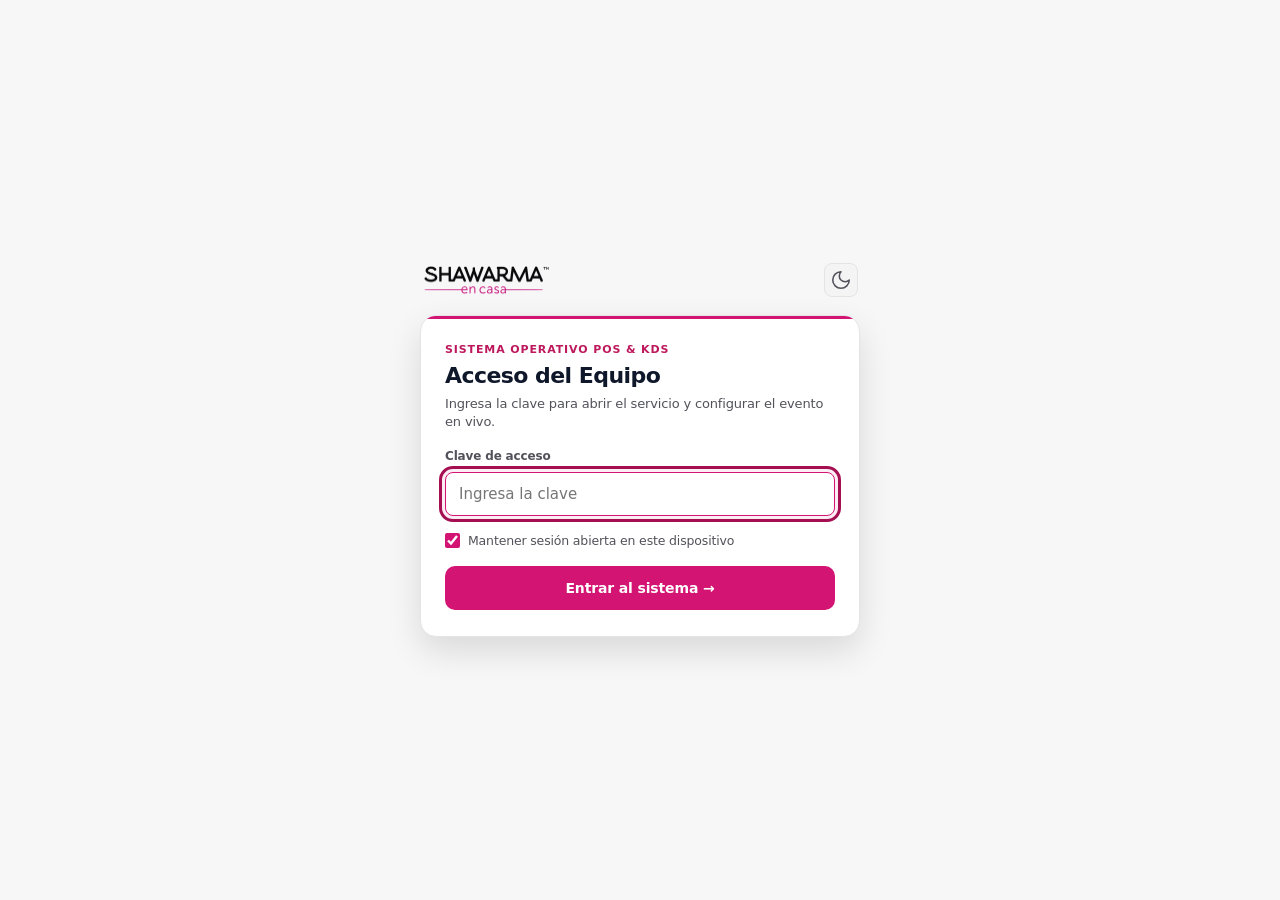
==== public/index.html @ c9a81798 "Add files via upload" ====
<!DOCTYPE html>
<html lang="es">
<head>
  <meta charset="UTF-8">
  <meta name="viewport" content="width=device-width, initial-scale=1.0, viewport-fit=cover">
  <title>SHAWARMA en casa - Kiosko & KDS</title>
  <meta name="apple-mobile-web-app-capable" content="yes">
  <meta name="apple-mobile-web-app-status-bar-style" content="black-translucent">
  <meta name="apple-mobile-web-app-title" content="Shawarma">
  <link rel="apple-touch-icon" href="images/brand-icon-dark-v34.png?v=20261028-v43">
  <link rel="icon" type="image/png" href="images/brand-icon-dark-v34.png?v=20261028-v43">
  <script>
    (function(){
      try {
        var saved = localStorage.getItem("shawarma_theme") || "auto";
        var isDay = saved === "dia" || (saved === "auto" && !(window.matchMedia && window.matchMedia("(prefers-color-scheme: dark)").matches));
        document.documentElement.dataset.theme = isDay ? "day" : "night";
        var params = new URLSearchParams(window.location.search);
        var path = (window.location.pathname || "/").replace(/^\/+|\/+$/g, "").toLowerCase();
        var view = params.get("turn") ? "guest" : (params.get("view") || (["order","kitchen","display","admin"].indexOf(path) !== -1 ? path : "order"));
        document.documentElement.dataset.bootView = view;
        var isUnlocked = view === "guest" || localStorage.getItem("shawarma_gate_remember_v1") === "1" || sessionStorage.getItem("shawarma_gate_ok_v1") === "1";
        document.documentElement.dataset.gate = isUnlocked ? "open" : "locked";
      } catch(e) {}
    })();
  </script>
  <style id="boutique-critical">
    html[data-theme="night"] { background: #09090B; color-scheme: dark; }
    html[data-theme="day"] { background: #F7F7F8; color-scheme: light; }
    html[data-boot-view="kitchen"] #view-order,
    html[data-boot-view="display"] #view-order,
    html[data-boot-view="admin"] #view-order,
    html[data-boot-view="guest"] #view-order { display: none !important; }
    html[data-theme="day"] .brand-logo-night { display: none !important; }
    html[data-theme="night"] .brand-logo-day { display: none !important; }
    #boutique-gate-overlay { display: none; }
    html[data-gate="locked"] .header-bar,
    html[data-gate="locked"] .view-content,
    html[data-gate="locked"] .p-mobile-review { display: none !important; }
    html[data-gate="locked"] #boutique-gate-overlay,
    html[data-gate="welcome"] #boutique-gate-overlay { display: flex !important; }
    html[data-gate="welcome"] .header-bar,
    html[data-gate="welcome"] .view-content,
    html[data-gate="welcome"] .p-mobile-review { display: none !important; }
  </style>
  <link rel="stylesheet" href="css/core.css?v=20261118-v82">
  <link rel="stylesheet" href="css/premium.css?v=20261118-v82">
  <link rel="stylesheet" href="css/unified.css?v=20261118-v82">
  <link rel="stylesheet" href="css/service.css?v=20261118-v82">
  <link rel="stylesheet" href="css/boutique.css?v=20261122-v105">
</head>
<body class="premium-ui" data-view="order">

  <!-- ========================================================================= -->
  <!-- BOUTIQUE ACCESS GATE (CLAVE) & WELCOME EVENT SETUP                        -->
  <!-- ========================================================================= -->
  <div id="boutique-gate-overlay" class="b-gate-overlay" role="dialog" aria-modal="true" aria-label="Acceso y bienvenida de Shawarma en Casa">
    <div class="b-gate-shell">
      <div class="b-gate-brand">
        <img src="images/shawarma-logo-exact.png?v=20261118-v81" alt="SHAWARMA en casa" class="b-gate-logo brand-logo-night">
        <img src="images/shawarma-logo-day-v80.png?v=20261118-v81" alt="SHAWARMA en casa" class="b-gate-logo brand-logo-day">
        <button type="button" class="header-theme-btn b-gate-theme-btn" onclick="app.toggleQuickTheme()" title="Cambiar entre Modo Día y Modo Noche" aria-label="Cambiar apariencia Día / Noche">
          <svg class="ui-icon theme-icon-sun" width="16" height="16" viewBox="0 0 24 24" fill="none" stroke="currentColor" stroke-width="1.75" stroke-linecap="round" stroke-linejoin="round"><circle cx="12" cy="12" r="4"/><path d="M12 2v2M12 20v2M4.93 4.93l1.41 1.41M17.66 17.66l1.41 1.41M2 12h2M20 12h2M6.34 17.66l-1.41 1.41M19.07 4.93l-1.41 1.41"/></svg>
          <svg class="ui-icon theme-icon-moon" width="16" height="16" viewBox="0 0 24 24" fill="none" stroke="currentColor" stroke-width="1.75" stroke-linecap="round" stroke-linejoin="round"><path d="M12 3a6 6 0 0 0 9 9 9 9 0 1 1-9-9Z"/></svg>
        </button>
      </div>

      <!-- STEP 1: CLAVE DE ACCESO -->
      <form id="b-gate-step-pin" class="b-gate-card" onsubmit="event.preventDefault(); app.submitAccessGate();">
        <div class="b-gate-head">
          <span class="b-gate-eyebrow">Sistema Operativo POS &amp; KDS</span>
          <h1>Acceso del Equipo</h1>
          <p>Ingresa la clave para abrir el servicio y configurar el evento en vivo.</p>
        </div>

        <label class="b-gate-field">
          <span>Clave de acceso</span>
          <input type="password" id="b-gate-pin-input" class="b-gate-input" placeholder="Ingresa la clave" autocomplete="current-password" autocapitalize="off" autocorrect="off" required>
        </label>

        <p id="b-gate-pin-error" class="b-gate-error" role="alert" style="display:none;"></p>

        <label class="b-gate-remember">
          <input type="checkbox" id="b-gate-remember-chk" checked>
          <span>Mantener sesión abierta en este dispositivo</span>
        </label>

        <button type="submit" id="b-gate-pin-submit" class="b-gate-primary-btn">
          <span>Entrar al sistema →</span>
        </button>
      </form>

      <!-- STEP 2: PANTALLA DE BIENVENIDA / DATOS DEL EVENTO -->
      <form id="b-gate-step-welcome" class="b-gate-card" style="display:none;" onsubmit="event.preventDefault(); app.submitWelcomeEvent();">
        <div class="b-gate-head">
          <span class="b-gate-eyebrow">Bienvenido · Nuevo Servicio</span>
          <h1>¿Para quién es el evento hoy?</h1>
          <p>El sistema sincronizará el anfitrión y la cantidad contratada al instante en el teléfono y los dos iPads.</p>
        </div>

        <div id="b-welcome-active-banner" class="b-welcome-active-banner" style="display:none;"></div>

        <label class="b-gate-field">
          <span>¿Quién contrató el evento?</span>
          <input type="text" id="b-welcome-owner" class="b-gate-input" placeholder="Ej. Familia Rodríguez · Cumpleaños Sofía" maxlength="100" autocomplete="off">
        </label>

        <label class="b-gate-field">
          <span>¿Cuántos shawarmas contrataron?</span>
          <input type="number" id="b-welcome-qty" class="b-gate-input" min="0" step="1" inputmode="numeric" placeholder="Ej. 40">
        </label>

        <div class="b-welcome-qty-chips" role="group" aria-label="Cantidades rápidas">
          <button type="button" class="b-qty-chip" onclick="app.setWelcomeQty(20)">20</button>
          <button type="button" class="b-qty-chip" onclick="app.setWelcomeQty(30)">30</button>
          <button type="button" class="b-qty-chip" onclick="app.setWelcomeQty(40)">40</button>
          <button type="button" class="b-qty-chip" onclick="app.setWelcomeQty(50)">50</button>
          <button type="button" class="b-qty-chip" onclick="app.setWelcomeQty(60)">60</button>
          <button type="button" class="b-qty-chip" onclick="app.setWelcomeQty(80)">80</button>
          <button type="button" class="b-qty-chip" onclick="app.setWelcomeQty(100)">100</button>
        </div>

        <div class="b-welcome-station-pick">
          <span class="b-gate-sublabel">Abrir directamente en este dispositivo</span>
          <div class="b-welcome-role-grid">
            <button type="button" class="b-role-pill is-selected" data-welcome-target="order" onclick="app.selectWelcomeTarget('order')">Pedidos</button>
            <button type="button" class="b-role-pill" data-welcome-target="armado" onclick="app.selectWelcomeTarget('armado')">1. Armado</button>
            <button type="button" class="b-role-pill" data-welcome-target="plancha" onclick="app.selectWelcomeTarget('plancha')">2. Plancha</button>
            <button type="button" class="b-role-pill" data-welcome-target="kitchen" onclick="app.selectWelcomeTarget('kitchen')">Cocina (Todos)</button>
          </div>
        </div>

        <button type="submit" class="b-gate-primary-btn">
          <span>Guardar y comenzar servicio →</span>
        </button>

        <button type="button" class="b-gate-secondary-link" onclick="app.skipWelcomeScreen()">
          Continuar sin modificar los datos actuales
        </button>
      </form>
    </div>
  </div>

  <!-- Top App Navigation Header - BRAND LEFT, 3 NAV TABS CENTER, CLOCK + STOPWATCH + TOOLS RIGHT -->
  <header class="header-bar">
    <div class="header-left-group">
      <div class="brand-section">
        <img src="images/shawarma-logo-exact.png?v=20261118-v82" alt="SHAWARMA en casa" class="brand-logo-img brand-logo-night">
        <img src="images/shawarma-logo-day-v80.png?v=20261118-v82" alt="SHAWARMA en casa" class="brand-logo-img brand-logo-day">
      </div>
    </div>

    <!-- Navigation Tabs (3 clean tabs on iPad/Mac, 4-tab Native Bottom Bar on Phone) -->
    <nav class="tabs-nav" role="tablist">
      <button class="tab-btn active" id="tab-order" onclick="app.switchView('order')" role="tab" aria-controls="view-order">
        <span class="tab-icon-wrap">
          <span class="tab-icon"><svg class="ui-icon" width="20" height="20" viewBox="0 0 24 24" fill="none" stroke="currentColor" stroke-width="1.75" stroke-linecap="round" stroke-linejoin="round"><path d="M16 4h2a2 2 0 0 1 2 2v14a2 2 0 0 1-2 2H6a2 2 0 0 1-2-2V6a2 2 0 0 1 2-2h2"/><rect x="8" y="2" width="8" height="4" rx="1" ry="1"/><path d="M9 14h6"/><path d="M9 18h6"/></svg></span>
        </span>
        <span class="tab-text">Pedidos</span>
      </button>
      <button class="tab-btn" id="tab-kitchen" onclick="app.switchView('kitchen')" role="tab" aria-controls="view-kitchen">
        <span class="tab-icon-wrap">
          <span class="tab-icon"><svg class="ui-icon" width="20" height="20" viewBox="0 0 24 24" fill="none" stroke="currentColor" stroke-width="1.75" stroke-linecap="round" stroke-linejoin="round"><path d="M6 19v2"/><path d="M18 19v2"/><path d="M4 11h16v6a2 2 0 0 1-2 2H6a2 2 0 0 1-2-2v-6Z"/><path d="M8 4c0 2-2 2-2 4"/><path d="M12 4c0 2-2 2-2 4"/><path d="M16 4c0 2-2 2-2 4"/></svg></span>
          <span class="badge-count" id="badge-kds-count" style="display:none;">0</span>
        </span>
        <span class="tab-text">Cocina</span>
      </button>
      <button class="tab-btn" id="tab-display" onclick="app.switchView('display')" role="tab" aria-controls="view-display">
        <span class="tab-icon-wrap">
          <span class="tab-icon"><svg class="ui-icon" width="20" height="20" viewBox="0 0 24 24" fill="none" stroke="currentColor" stroke-width="1.75" stroke-linecap="round" stroke-linejoin="round"><rect x="2" y="3" width="20" height="14" rx="2" ry="2"/><line x1="8" y1="21" x2="16" y2="21"/><line x1="12" y1="17" x2="12" y2="21"/></svg></span>
        </span>
        <span class="tab-text">Monitor</span>
      </button>
      <button class="tab-btn" id="tab-admin" onclick="app.switchView('admin')" role="tab" aria-controls="view-admin">
        <span class="tab-icon-wrap">
          <span class="tab-icon"><svg class="ui-icon" width="20" height="20" viewBox="0 0 24 24" fill="none" stroke="currentColor" stroke-width="1.75" stroke-linecap="round" stroke-linejoin="round"><path d="M12.22 2h-.44a2 2 0 0 0-2 2v.18a2 2 0 0 1-1 1.73l-.43.25a2 2 0 0 1-2 0l-.15-.08a2 2 0 0 0-2.73.73l-.22.38a2 2 0 0 0 .73 2.73l.15.1a2 2 0 0 1 1 1.72v.51a2 2 0 0 1-1 1.74l-.15.09a2 2 0 0 0-.73 2.73l.22.38a2 2 0 0 0 2.73.73l.15-.08a2 2 0 0 1 2 0l.43.25a2 2 0 0 1 1 1.73V20a2 2 0 0 0 2 2h.44a2 2 0 0 0 2-2v-.18a2 2 0 0 1 1-1.73l.43-.25a2 2 0 0 1 2 0l.15.08a2 2 0 0 0 2.73-.73l.22-.39a2 2 0 0 0-.73-2.73l-.15-.08a2 2 0 0 1-1-1.74v-.5a2 2 0 0 1 1-1.74l.15-.09a2 2 0 0 0 .73-2.73l-.22-.38a2 2 0 0 0-2.73-.73l-.15.08a2 2 0 0 1-2 0l-.43-.25a2 2 0 0 1-1-1.73V4a2 2 0 0 0-2-2z"/><circle cx="12" cy="12" r="3"/></svg></span>
        </span>
        <span class="tab-text">Admin</span>
      </button>
    </nav>

    <!-- Right Header Cluster: Clock | Stopwatch | Theme, Chat, Admin Gear, Status -->
    <div class="header-right-cluster">
      <div class="header-time-inline">
        <div class="header-clock-card header-clock-left" id="event-clock-container" title="Hora actual del servicio">
          <span id="event-clock-text">--:-- --</span>
        </div>
        <div class="header-station" id="header-time-widgets">
          <div class="header-timer-card" id="event-timer-container" title="Cronómetro de duración del evento">
            <div class="header-timer-content">
              <span class="header-micro-label">CRONÓMETRO</span>
              <span id="event-timer-text">00:00:00</span>
            </div>
            <div class="timer-btn-group" id="timer-btn-group">
              <button type="button" id="btn-timer-toggle" class="timer-control-btn" onclick="app.toggleEventTimer()" title="Pausar / Reanudar Cronómetro">
                <span id="timer-toggle-icon" style="display: inline-flex; align-items: center; justify-content: center;"><svg class="ui-icon" width="14" height="14" viewBox="0 0 24 24" fill="none" stroke="currentColor" stroke-width="1.8" stroke-linecap="round" stroke-linejoin="round"><polygon points="7 4.5 19 12 7 19.5 7 4.5"/></svg></span>
              </button>
              <button type="button" id="btn-timer-reset" class="timer-control-btn" onclick="app.resetEventTimer()" title="Reiniciar Cronómetro a 00:00:00">
                <span id="timer-reset-icon" style="display: inline-flex; align-items: center; justify-content: center;"><svg class="ui-icon" width="14" height="14" viewBox="0 0 24 24" fill="none" stroke="currentColor" stroke-width="1.8" stroke-linecap="round" stroke-linejoin="round"><path d="M5 12a7 7 0 1 0 7-7 7 7 0 0 0-5.2 2.3L4 10"/><path d="M4 5v5h5"/></svg></span>
              </button>
            </div>
          </div>
        </div>
      </div>

      <div class="header-right-tools">
        <button type="button" class="header-theme-btn" id="btn-quick-theme" onclick="app.toggleQuickTheme()" title="Cambiar entre Modo Día y Modo Noche" aria-label="Cambiar apariencia Día / Noche">
          <svg class="ui-icon theme-icon-sun" width="16" height="16" viewBox="0 0 24 24" fill="none" stroke="currentColor" stroke-width="1.75" stroke-linecap="round" stroke-linejoin="round"><circle cx="12" cy="12" r="4"/><path d="M12 2v2M12 20v2M4.93 4.93l1.41 1.41M17.66 17.66l1.41 1.41M2 12h2M20 12h2M6.34 17.66l-1.41 1.41M19.07 4.93l-1.41 1.41"/></svg>
          <svg class="ui-icon theme-icon-moon" width="16" height="16" viewBox="0 0 24 24" fill="none" stroke="currentColor" stroke-width="1.75" stroke-linecap="round" stroke-linejoin="round"><path d="M12 3a6 6 0 0 0 9 9 9 9 0 1 1-9-9Z"/></svg>
        </button>

        <button type="button" class="header-chat-btn" id="btn-team-chat" onclick="app.toggleTeamChat()" title="Abrir chat con el equipo" aria-label="Abrir chat del equipo">
          <svg class="ui-icon" width="16" height="16" viewBox="0 0 24 24" fill="none" stroke="currentColor" stroke-width="1.75" stroke-linecap="round" stroke-linejoin="round"><path d="M21 15a2 2 0 0 1-2 2H7l-4 4V5a2 2 0 0 1 2-2h14a2 2 0 0 1 2 2z"/></svg>
          <span class="badge-count" id="team-chat-badge" style="display:none;">0</span>
        </button>

        <button type="button" class="header-admin-btn" id="btn-header-admin" onclick="app.switchView('admin')" title="Administración y ajustes" aria-label="Abrir Administración">
          <svg class="ui-icon" width="16" height="16" viewBox="0 0 24 24" fill="none" stroke="currentColor" stroke-width="1.75" stroke-linecap="round" stroke-linejoin="round"><path d="M12.22 2h-.44a2 2 0 0 0-2 2v.18a2 2 0 0 1-1 1.73l-.43.25a2 2 0 0 1-2 0l-.15-.08a2 2 0 0 0-2.73.73l-.22.38a2 2 0 0 0 .73 2.73l.15.1a2 2 0 0 1 1 1.72v.51a2 2 0 0 1-1 1.74l-.15.09a2 2 0 0 0-.73 2.73l.22.38a2 2 0 0 0 2.73.73l.15-.08a2 2 0 0 1 2 0l.43.25a2 2 0 0 1 1 1.73V20a2 2 0 0 0 2 2h.44a2 2 0 0 0 2-2v-.18a2 2 0 0 1 1-1.73l.43-.25a2 2 0 0 1 2 0l.15.08a2 2 0 0 0 2.73-.73l.22-.39a2 2 0 0 0-.73-2.73l-.15-.08a2 2 0 0 1-1-1.74v-.5a2 2 0 0 1 1-1.74l.15-.09a2 2 0 0 0 .73-2.73l-.22-.38a2 2 0 0 0-2.73-.73l-.15.08a2 2 0 0 1-2 0l-.43-.25a2 2 0 0 1-1-1.73V4a2 2 0 0 0-2-2z"/><circle cx="12" cy="12" r="3"/></svg>
        </button>

        <div class="connection-badge" id="conn-badge">
          <div class="connection-dot"></div>
          <span id="conn-text">En línea</span>
        </div>
      </div>
    </div>
  </header>

  <!-- ========================================================================= -->
  <!-- VIEW 1: POS PEDIDOS (ULTRA SPEED)                                         -->
  <!-- ========================================================================= -->
  <main class="view-content active" id="view-order">
    <div id="pos-contract-bar" class="pos-contract-bar" style="display:none;" aria-live="polite"></div>
    <div class="kiosk-grid">
      
      <!-- Left Column: Fast Controls -->
      <section class="pos-card">
        
        <!-- Guest Name & Table -->
        <div class="guest-inputs-row">
          <div class="guest-input-col">
            <label class="field-label" for="guest-name">Nombre del invitado</label>
            <input type="text" id="guest-name" class="text-input-pos" placeholder="Nombre del invitado" autocomplete="off" autocorrect="off">
          </div>
          <div class="guest-input-col">
            <label class="field-label" for="guest-table">Mesa / referencia</label>
            <input type="text" id="guest-table" class="text-input-pos" placeholder="Ej. Mesa 2" autocomplete="off">
          </div>
        </div>

        <!-- 1. Protein Selection (Mixto, Pollo, Carne, Falafel) -->
        <div class="pos-section-header">
          <span>1. Elige la proteína</span>
          <span>Selección obligatoria</span>
        </div>
        <div class="protein-selector-grid">
          <button type="button" class="protein-card-btn selected" data-protein="Mixto" onclick="app.selectProtein('Mixto')">
            <span class="protein-emoji"><img src="images/protein-mixto-pink-v3.png?v=20261118-v80" alt="Mixto" class="protein-icon-art protein-art-mixto" width="38" height="38"></span>
            <span class="protein-title">Shawarma Mixto <span class="p-star-star" title="Especialidad de la casa">★</span></span>
          </button>
          <button type="button" class="protein-card-btn" data-protein="Pollo" onclick="app.selectProtein('Pollo')">
            <span class="protein-emoji"><img src="images/protein-pollo-white.png?v=20261118-v80" alt="Pollo" class="protein-icon-art" width="38" height="38"></span>
            <span class="protein-title">Shawarma de Pollo</span>
          </button>
          <button type="button" class="protein-card-btn" data-protein="Carne" onclick="app.selectProtein('Carne')">
            <span class="protein-emoji"><img src="images/protein-carne-white.png?v=20261118-v80" alt="Carne" class="protein-icon-art" width="38" height="38"></span>
            <span class="protein-title">Shawarma de Carne</span>
          </button>
          <button type="button" class="protein-card-btn" data-protein="Falafel" onclick="app.selectProtein('Falafel')">
            <span class="protein-emoji"><img src="images/protein-falafel-white.png?v=20261118-v80" alt="Falafel" class="protein-icon-art" width="38" height="38"></span>
            <span class="protein-title">Shawarma Falafel</span>
          </button>
        </div>

        <!-- 2. Fast Presets (Con Todo, Bowl, Para Niños, Sin Salsas, Solo Carnes, Sin Cebolla, Sin Pepinillo, Sin Tomate) -->
        <div class="pos-section-header">
          <span>2. Atajos</span>
          <span>Recetas rápidas</span>
        </div>
        <div class="presets-row">
          <button type="button" class="preset-pill-btn active" id="preset-con-todo" onclick="app.applyPreset('con-todo')">
            <span class="preset-icon"></span>
            <span class="preset-txt-main">Con todo</span>
          </button>
          <button type="button" class="preset-pill-btn preset-bowl" id="preset-bowl" onclick="app.applyPreset('bowl')">
            <span class="preset-icon"></span>
            <span class="preset-txt-main">Bowl sin pan</span>
          </button>
          <button type="button" class="preset-pill-btn preset-ninos" id="preset-ninos" onclick="app.applyPreset('ninos')">
            <span class="preset-icon"><img src="images/protein-mixto-white-v3.png?v=20261118-v80" alt="Pan y proteína" class="preset-protein-art" width="20" height="20"></span>
            <span class="preset-txt-main">Pan y proteína</span>
          </button>
          <button type="button" class="preset-pill-btn" id="preset-sin-salsas" onclick="app.applyPreset('sin-salsas')">
            <span class="preset-icon"></span>
            <span class="preset-txt-main">Sin salsas</span>
          </button>
          <button type="button" class="preset-pill-btn" id="preset-solo-carnes" onclick="app.applyPreset('solo-carnes')">
            <span class="preset-icon"></span>
            <span class="preset-txt-main">Carnes y salsas</span>
          </button>
          <button type="button" class="preset-pill-btn preset-no-item" id="preset-sin-cebolla" onclick="app.applyPreset('sin-cebolla')">
            <span class="preset-icon"></span>
            <span class="preset-txt-main">Sin cebolla</span>
          </button>
          <button type="button" class="preset-pill-btn preset-no-item" id="preset-sin-pepinillo" onclick="app.applyPreset('sin-pepinillo')">
            <span class="preset-icon"></span>
            <span class="preset-txt-main">Sin pepinillo</span>
          </button>
          <button type="button" class="preset-pill-btn preset-no-item" id="preset-sin-tomate" onclick="app.applyPreset('sin-tomate')">
            <span class="preset-icon"></span>
            <span class="preset-txt-main">Sin tomate</span>
          </button>
        </div>

        <!-- 3. Clean 8 Ingredients Matrix (SÍ QUIERE / NO QUIERE) -->
        <div class="pos-section-header">
          <span>3. Ingredientes</span>
          <span>Incluir o quitar</span>
        </div>
        <div class="ingredients-grid-pos" id="ingredients-matrix">
          <!-- Rendered dynamically by JS without subtitles -->
        </div>

        <!-- 4. Quick Notes Buttons for PREPARADOR -->
        <div style="margin-top: 10px;">
          <label class="field-label">Notas para cocina</label>
          <div class="quick-notes-container" id="quick-notes-bar">
            <button type="button" class="quick-note-chip" onclick="app.toggleQuickNote('Salsa Adicional')">Salsa Adicional</button>
            <button type="button" class="quick-note-chip" onclick="app.toggleQuickNote('Salsa Aparte')">Salsa Aparte</button>
            <button type="button" class="quick-note-chip" onclick="app.toggleQuickNote('Tabule Aparte')">Tabule Aparte</button>
            <button type="button" class="quick-note-chip" onclick="app.toggleQuickNote('Salsa de Tahini')">Salsa de Tahini</button>
            <button type="button" class="quick-note-chip" onclick="app.toggleQuickNote('Cortado por la mitad')">Cortado por la mitad</button>
            <button type="button" class="quick-note-chip" onclick="app.toggleQuickNote('Bien Tostado')">Bien Tostado</button>
            <button type="button" class="quick-note-chip" onclick="app.toggleQuickNote('Sin Falafel')">Sin Falafel</button>
            <button type="button" class="quick-note-chip" onclick="app.toggleQuickNote('Para Llevar')">Para Llevar</button>
          </div>
          <input type="text" id="order-notes" class="text-input-pos" style="height: 46px; font-size: 14px;" placeholder="Otra indicación para cocina…" oninput="app.updateQuickNoteButtons(); app.updatePreviewAndTurn()">
        </div>

      </section>

      <!-- Right Column: Live Turn Badge & Submit -->
      <aside class="sidebar-pos">
        <div class="summary-card-pos">
          
          <!-- Strict Turn Counter Header -->
          <div class="turn-badge-card">
            <div class="summary-top-tag">RESUMEN DEL PEDIDO</div>
            <div class="turn-row-modern">
              <div class="turn-number-giant" id="next-turn-display">01</div>
              <div class="turn-label-txt" id="turn-label-display">Próximo<br>turno</div>
            </div>
          </div>

          <div class="summary-divider-line"></div>

          <!-- Recipe Preview -->
          <div class="live-preview-box">
            <div class="tags-flow-container" id="preview-tags-container">
              <div class="p-guest-modern-block">
                <div class="p-guest-primary no-name">Invitado sin asignar</div>
              </div>
              <div class="p-summary-divider"></div>
              <div class="p-product-modern-row">
                <div class="p-product-icon-wrap">
                  <img src="images/protein-mixto-white-v3.png?v=20261011-v20" alt="Mixto" class="protein-icon-art">
                </div>
                <div class="p-product-modern-info">
                  <h3 class="p-preview-title">Shawarma Mixto <span class="p-star-star" title="Especialidad de la casa">★</span></h3>
                  <div class="p-standard">Con todo · 9 ingredientes</div>
                </div>
              </div>
            </div>
          </div>

          <!-- Group Tray (Bandeja Grupal para Parejas y Familias) -->
          <div id="group-tray-box" style="display: none;">
            <div style="display: flex; justify-content: space-between; align-items: center; margin-bottom: 8px;">
              <span style="font-size: 12px; font-weight: 700; display: flex; align-items: center; gap: 6px;">
                <span></span> <span id="group-tray-title">Bandeja grupal (0)</span>
              </span>
              <button type="button" onclick="app.clearCurrentGroup()" style="background: transparent; border: none; color: #f87171; font-size: 11px; font-weight: 600; cursor: pointer;">
                Descartar grupo
              </button>
            </div>
            <div id="group-tray-items-list" style="display: flex; flex-direction: column; gap: 6px;">
              <!-- Rendered dynamically -->
            </div>
          </div>

          <!-- Add to Group Button -->
          <button type="button" id="btn-add-to-group" onclick="app.addCurrentToGroup()">
            <svg width="16" height="16" viewBox="0 0 24 24" fill="none" stroke="currentColor" stroke-width="2" stroke-linecap="round" stroke-linejoin="round">
              <line x1="12" y1="5" x2="12" y2="19"></line>
              <line x1="5" y1="12" x2="19" y2="12"></line>
            </svg>
            <span id="btn-add-to-group-label">Agregar otro shawarma</span>
          </button>

          <!-- Submit Button -->
          <button type="button" class="btn-submit-pos" id="btn-submit-order" onclick="app.submitOrder()">
            <svg width="16" height="16" viewBox="0 0 24 24" fill="none" stroke="currentColor" stroke-width="2" stroke-linecap="round" stroke-linejoin="round">
              <line x1="22" y1="2" x2="11" y2="13"></line>
              <polygon points="22 2 15 22 11 13 2 9 22 2"></polygon>
            </svg>
            <span id="btn-submit-label">Enviar a cocina</span>
          </button>

          <!-- Cancel Edit Button (Hidden by default) -->
          <button type="button" id="btn-cancel-edit" onclick="app.cancelEditOrder()" style="display: none;">
            Cancelar edición
          </button>

          <!-- Logo Ahumado Sutil -->
          <div class="sidebar-watermark-container" style="margin-top: 14px; margin-bottom: 2px; text-align: center; opacity: 0.45; pointer-events: none;">
            <img src="images/identity-logo.png?v=20261118-v80" alt="Símbolo de Shawarma en Casa" id="sidebar-watermark-logo" class="sidebar-watermark-img" style="height: 80px; width: auto; object-fit: contain;">
            <div class="sidebar-watermark-verse" style="font-size: 11px; font-style: italic; margin-top: 4px; line-height: 1.4;">
              “Y ahora, que toda la Gloria sea para Dios...”<br>Efesios 3:20 NTV
            </div>
          </div>

        </div>
      </aside>

    </div>
  </main>

  <!-- ========================================================================= -->
  <!-- VIEW 2: KITCHEN DISPLAY SYSTEM (KDS)                                      -->
  <!-- ========================================================================= -->
  <main class="view-content" id="view-kitchen">

    <!-- Unified Boutique KDS Command Dock (Compressed 1-Row Pipeline + Batching Strip) -->
    <section class="kds-command-dock" aria-label="Controles de cocina">
      <!-- Zone 1: Unified 4-Stage Pipeline Tabs (left) + Live Event Contract Button (right) -->
      <div class="kds-dock-row kds-top-row">
        <div class="kds-dock-left">
          <div id="kds-station-bar" class="kds-station-bar" role="tablist" aria-label="Línea de Cocina">
            <button type="button" class="kds-station-btn active" data-station="armado" onclick="app.setKdsStation('armado')" role="tab" aria-selected="true">
              <svg class="ui-icon kds-st-svg" width="14" height="14" viewBox="0 0 24 24" fill="none" stroke="currentColor" stroke-width="1.75" stroke-linecap="round" stroke-linejoin="round" aria-hidden="true"><polygon points="12 2 2 7 12 12 22 7 12 2"/><polyline points="2 17 12 22 22 17"/><polyline points="2 12 12 17 22 12"/></svg>
              <span class="kds-st-label">1. Armado</span>
              <strong class="kds-st-badge" id="count-station-armado">0</strong>
            </button>
            <button type="button" class="kds-station-btn" data-station="plancha" onclick="app.setKdsStation('plancha')" role="tab" aria-selected="false">
              <svg class="ui-icon kds-st-svg" width="14" height="14" viewBox="0 0 24 24" fill="none" stroke="currentColor" stroke-width="1.75" stroke-linecap="round" stroke-linejoin="round" aria-hidden="true"><path d="M8.5 14.5A2.5 2.5 0 0 0 11 12c0-1.38-.5-2-1-3-1.072-2.143-.224-4.054 2-6 .5 2.5 2 4.9 4 6.5 2 1.6 3 3.5 3 5.5a7 7 0 1 1-14 0c0-1.153.433-2.294 1-3a2.5 2.5 0 0 0 2.5 2.5z"/></svg>
              <span class="kds-st-label">2. Plancha y Entrega</span>
              <strong class="kds-st-badge" id="count-station-plancha">0</strong>
            </button>
            <button type="button" class="kds-station-btn" data-station="delivered" onclick="app.setKdsStation('delivered')" role="tab" aria-selected="false">
              <svg class="ui-icon kds-st-svg" width="14" height="14" viewBox="0 0 24 24" fill="none" stroke="currentColor" stroke-width="1.75" stroke-linecap="round" stroke-linejoin="round" aria-hidden="true"><path d="M22 11.08V12a10 10 0 1 1-5.93-9.14"/><polyline points="22 4 12 14.01 9 11.01"/></svg>
              <span class="kds-st-label">Entregados</span>
              <strong class="kds-st-badge" id="count-delivered-kds">0</strong>
            </button>
            <button type="button" class="kds-station-btn" data-station="all" onclick="app.setKdsStation('all')" role="tab" aria-selected="false">
              <span class="kds-st-label">Todos</span>
              <strong class="kds-st-badge" id="count-all-kds">0</strong>
            </button>
          </div>
        </div>

        <button type="button" id="kds-contract-inline" class="kds-contract-inline" onclick="app.openWelcomeScreen()" title="Toca para editar el cliente o cantidad contratada del evento" style="display:none;" aria-live="polite"></button>
      </div>

      <!-- Zone 2: Preparaciones Iguales Summary Strip + Batch Action CTA -->
      <div class="kds-dock-row kds-batching-bar desktop-only-kds-summary" id="kds-batching-row">
        <div class="p-batch-heading">
          <span>Preparaciones iguales</span>
          <strong id="p-batch-total">0 pedidos · 0 uds</strong>
        </div>
        <div class="batch-chips-wrapper" id="kds-batch-counters">
          <!-- Rendered by JS -->
        </div>
        <div class="desktop-only-kds-summary kds-batch-cta-wrap">
          <button type="button" class="p-batch-ready" onclick="app.markNextBatchReady()">
            <span>Pasar tanda a plancha · hasta 6</span>
          </button>
        </div>
      </div>
    </section>

    <!-- Cards Grid -->
    <div class="kds-cards-stream" id="kds-cards-grid">
      <!-- Order cards rendered dynamically -->
    </div>

  </main>

  <!-- ========================================================================= -->
  <!-- VIEW 3: MONITOR DE EVENTO                                                 -->
  <!-- ========================================================================= -->
  <main class="view-content" id="view-display">
    <div id="event-monitor-top-bar" class="p-event-monitor-top"></div>
    <div class="turn-display-layout">
      
      <!-- Delivered Column -->
      <div class="turn-column-box">
        <div class="turn-column-header col-prep-hdr">
          <span>Entregados</span>
        </div>
        <div class="turns-cards-container" id="display-prep-list"></div>
      </div>

      <!-- Balance Column -->
      <div class="turn-column-box">
        <div class="turn-column-header col-ready-hdr">
          <span>Balance de los que faltan</span>
        </div>
        <div class="turns-cards-container" id="display-ready-list"></div>
      </div>

    </div>
  </main>

  <!-- ========================================================================= -->
  <!-- VIEW 4: ADMIN & REPORTES                                                  -->
  <!-- ========================================================================= -->
  <main class="view-content" id="view-admin">
<div class="u-page-heading"><div><span class="p-eyebrow">Configuración y servicio</span><h1>Administración</h1></div><p>El mismo sistema. Todo en su lugar.</p></div>
    <div class="u-admin-grid">
      <section class="pos-card u-card "><div class="u-section-title"><h2><svg class="ui-icon" viewBox="0 0 24 24" fill="none" stroke="currentColor" stroke-width="2" stroke-linecap="round" stroke-linejoin="round"><circle cx="12" cy="12" r="3"/><path d="M19.4 15a1.65 1.65 0 0 0 .33 1.82l.06.06a2 2 0 0 1 0 2.83 2 2 0 0 1-2.83 0l-.06-.06a1.65 1.65 0 0 0-1.82-.33 1.65 1.65 0 0 0-1 1.51V21a2 2 0 0 1-2 2 2 2 0 0 1-2-2v-.09A1.65 1.65 0 0 0 9 19.4a1.65 1.65 0 0 0-1.82.33l-.06.06a2 2 0 0 1-2.83 0 2 2 0 0 1 0-2.83l.06-.06a1.65 1.65 0 0 0 .33-1.82 1.65 1.65 0 0 0-1.51-1H3a2 2 0 0 1-2-2 2 2 0 0 1 2-2h.09A1.65 1.65 0 0 0 4.6 9a1.65 1.65 0 0 0-.33-1.82l-.06-.06a2 2 0 0 1 0-2.83 2 2 0 0 1 2.83 0l.06.06a1.65 1.65 0 0 0 1.82.33H9a1.65 1.65 0 0 0 1-1.51V3a2 2 0 0 1 2-2 2 2 0 0 1 2 2v.09a1.65 1.65 0 0 0 1 1.51 1.65 1.65 0 0 0 1.82-.33l.06-.06a2 2 0 0 1 2.83 0 2 2 0 0 1 0 2.83l-.06.06a1.65 1.65 0 0 0-.33 1.82V9a1.65 1.65 0 0 0 1.51 1H21a2 2 0 0 1 2 2 2 2 0 0 1-2 2h-.09a1.65 1.65 0 0 0-1.51 1z"/></svg>Apariencia</h2><p>La misma interfaz en Mac, iPad y celular.</p></div><div class="u-theme-options"><button type="button" class="u-button" id="btn-theme-noche" onclick="app.setTheme('noche')"><svg class="ui-icon" viewBox="0 0 24 24" fill="none" stroke="currentColor" stroke-width="2" stroke-linecap="round" stroke-linejoin="round"><rect x="2" y="3" width="20" height="14" rx="2"/><line x1="8" y1="21" x2="16" y2="21"/><line x1="12" y1="17" x2="12" y2="21"/></svg>Noche</button><button type="button" class="u-button" id="btn-theme-dia" onclick="app.setTheme('dia')"><svg class="ui-icon" viewBox="0 0 24 24" fill="none" stroke="currentColor" stroke-width="2" stroke-linecap="round" stroke-linejoin="round"><path d="M20 6 9 17l-5-5"/></svg>Día</button><button type="button" class="u-button" id="btn-theme-auto" onclick="app.setTheme('auto')"><svg class="ui-icon" viewBox="0 0 24 24" fill="none" stroke="currentColor" stroke-width="2" stroke-linecap="round" stroke-linejoin="round"><circle cx="12" cy="12" r="3"/><path d="M19.4 15a1.65 1.65 0 0 0 .33 1.82l.06.06a2 2 0 0 1 0 2.83 2 2 0 0 1-2.83 0l-.06-.06a1.65 1.65 0 0 0-1.82-.33 1.65 1.65 0 0 0-1 1.51V21a2 2 0 0 1-2 2 2 2 0 0 1-2-2v-.09A1.65 1.65 0 0 0 9 19.4a1.65 1.65 0 0 0-1.82.33l-.06.06a2 2 0 0 1-2.83 0 2 2 0 0 1 0-2.83l.06-.06a1.65 1.65 0 0 0 .33-1.82 1.65 1.65 0 0 0-1.51-1H3a2 2 0 0 1-2-2 2 2 0 0 1 2-2h.09A1.65 1.65 0 0 0 4.6 9a1.65 1.65 0 0 0-.33-1.82l-.06-.06a2 2 0 0 1 0-2.83 2 2 0 0 1 2.83 0l.06.06a1.65 1.65 0 0 0 1.82.33H9a1.65 1.65 0 0 0 1-1.51V3a2 2 0 0 1 2-2 2 2 0 0 1 2 2v.09a1.65 1.65 0 0 0 1 1.51 1.65 1.65 0 0 0 1.82-.33l.06-.06a2 2 0 0 1 2.83 0 2 2 0 0 1 0 2.83l-.06.06a1.65 1.65 0 0 0-.33 1.82V9a1.65 1.65 0 0 0 1.51 1H21a2 2 0 0 1 2 2 2 2 0 0 1-2 2h-.09a1.65 1.65 0 0 0-1.51 1z"/></svg>Automático</button></div><div class="u-language-setting"><span id="u-language-label">Idioma de este dispositivo</span><div class="u-language-options" role="group" aria-labelledby="u-language-label"><button type="button" class="u-button" id="u-language-es" lang="es" data-i18n-ignore onclick="app.setLanguage('es')" aria-pressed="true">Español</button><button type="button" class="u-button" id="u-language-en" lang="en" data-i18n-ignore onclick="app.setLanguage('en')" aria-pressed="false">English</button></div></div></section>
      <section class="pos-card u-card "><div class="u-section-title"><h2><svg class="ui-icon" viewBox="0 0 24 24" fill="none" stroke="currentColor" stroke-width="2" stroke-linecap="round" stroke-linejoin="round"><path d="M19 21v-2a4 4 0 0 0-4-4H9a4 4 0 0 0-4 4v2"/><circle cx="12" cy="7" r="4"/></svg>Dispositivo y operador</h2></div><div class="u-between"><div><strong id="admin-operator-display">Dispositivo 1</strong><p class="u-muted">Identifica quién toma los pedidos.</p></div><button type="button" class="u-button " onclick="app.promptChangeOperator()"><svg class="ui-icon" viewBox="0 0 24 24" fill="none" stroke="currentColor" stroke-width="2" stroke-linecap="round" stroke-linejoin="round"><path d="m14 5 5 5M3 21l1-6L16 3a2 2 0 0 1 5 5L9 20ZM13 21h9"/></svg><span>Cambiar nombre</span></button></div></section>
      <section class="pos-card u-card u-full"><div class="u-section-title"><h2><svg class="ui-icon" viewBox="0 0 24 24" fill="none" stroke="currentColor" stroke-width="2" stroke-linecap="round" stroke-linejoin="round"><rect x="2" y="3" width="20" height="14" rx="2"/><line x1="8" y1="21" x2="16" y2="21"/><line x1="12" y1="17" x2="12" y2="21"/></svg>Conexión entre pantallas</h2><p>Pedidos, cocina y monitor deben usar el mismo servidor.</p></div><div class="u-address" id="admin-url-text"></div><p class="u-muted" id="u-network-note"></p></section>
      <section class="pos-card u-card u-full"><div class="u-section-title"><h2><svg class="ui-icon" viewBox="0 0 24 24" fill="none" stroke="currentColor" stroke-width="2" stroke-linecap="round" stroke-linejoin="round"><path d="M9 5H7a2 2 0 0 0-2 2v12a2 2 0 0 0 2 2h10a2 2 0 0 0 2-2V7a2 2 0 0 0-2-2h-2"/><rect x="9" y="3" width="6" height="4" rx="1"/></svg>Resumen del evento</h2></div><div class="u-metrics u-event-metrics"><div class="u-metric"><svg class="ui-icon" viewBox="0 0 24 24" fill="none" stroke="currentColor" stroke-width="2" stroke-linecap="round" stroke-linejoin="round"><path d="M9 5H7a2 2 0 0 0-2 2v12a2 2 0 0 0 2 2h10a2 2 0 0 0 2-2V7a2 2 0 0 0-2-2h-2"/><rect x="9" y="3" width="6" height="4" rx="1"/></svg><strong id="stat-total">0</strong><span>Total unidades</span></div><div class="u-metric"><img src="images/protein-mixto-white-v3.png?v=20261011-v17" alt="Mixto" class="u-protein-icon" width="20" height="20"><strong id="stat-mixto">0</strong><span>Mixto</span></div><div class="u-metric"><img src="images/protein-pollo-white-v3.png?v=20261011-v17" alt="Pollo" class="u-protein-icon" width="20" height="20"><strong id="stat-pollo">0</strong><span>Pollo</span></div><div class="u-metric"><img src="images/protein-carne-white-v3.png?v=20261011-v17" alt="Carne" class="u-protein-icon" width="20" height="20"><strong id="stat-carne">0</strong><span>Carne</span></div><div class="u-metric"><img src="images/protein-falafel-white-v3.png?v=20261011-v17" alt="Falafel" class="u-protein-icon" width="20" height="20"><strong id="stat-falafel">0</strong><span>Falafel</span></div><div class="u-metric"><svg class="ui-icon" viewBox="0 0 24 24" fill="none" stroke="currentColor" stroke-width="2" stroke-linecap="round" stroke-linejoin="round"><path d="M4 11a8 8 0 0 0 16 0H4Z"/><path d="M6 19h12"/></svg><strong id="stat-bowls">0</strong><span>Bowls · sin pan</span></div></div><p class="u-stats-note">Las proteínas incluyen los bowls. Bowls es un dato adicional, no se suma otra vez al total.</p><div class="u-actions"><button type="button" class="u-button u-primary" onclick="app.showClientInvoiceModal()"><svg class="ui-icon" viewBox="0 0 24 24" fill="none" stroke="currentColor" stroke-width="2" stroke-linecap="round" stroke-linejoin="round"><path d="M9 5H7a2 2 0 0 0-2 2v12a2 2 0 0 0 2 2h10a2 2 0 0 0 2-2V7a2 2 0 0 0-2-2h-2"/><rect x="9" y="3" width="6" height="4" rx="1"/></svg><span>Resumen para el cliente</span></button><button type="button" class="u-button " onclick="app.exportRawCSV()"><svg class="ui-icon" viewBox="0 0 24 24" fill="none" stroke="currentColor" stroke-width="2" stroke-linecap="round" stroke-linejoin="round"><line x1="8" y1="6" x2="21" y2="6"/><line x1="8" y1="12" x2="21" y2="12"/><line x1="8" y1="18" x2="21" y2="18"/><line x1="3" y1="6" x2="3.01" y2="6"/><line x1="3" y1="12" x2="3.01" y2="12"/><line x1="3" y1="18" x2="3.01" y2="18"/></svg><span>Exportar pedidos CSV</span></button></div></section>
      <section class="pos-card u-card u-full"><div class="u-section-title"><h2><svg class="ui-icon" viewBox="0 0 24 24" fill="none" stroke="currentColor" stroke-width="2" stroke-linecap="round" stroke-linejoin="round"><path d="M3 3h7v7H3ZM14 3h7v7h-7ZM3 14h7v7H3ZM14 14h3v3h-3ZM20 14v3M14 20h3M20 20h1"/></svg>Código QR de Reseña</h2><p>Muestra el código QR oficial para que los comensales califiquen el servicio directamente.</p></div><div class="u-actions"><button type="button" class="u-button u-primary" onclick="app.showGoogleReviewQRModal()"><svg class="ui-icon" viewBox="0 0 24 24" fill="none" stroke="currentColor" stroke-width="2" stroke-linecap="round" stroke-linejoin="round"><path d="M3 3h7v7H3ZM14 3h7v7h-7ZM3 14h7v7H3ZM14 14h3v3h-3ZM20 14v3M14 20h3M20 20h1"/></svg><span>Mostrar QR de Reseña</span></button></div><p class="u-muted">Pide a los clientes que escaneen el código desde su celular para calificar directamente en segundos.</p></section>
      <section id="finance-locked-card" class="pos-card u-card u-full u-between"><div><div class="u-section-title"><h2><svg class="ui-icon" viewBox="0 0 24 24" fill="none" stroke="currentColor" stroke-width="2" stroke-linecap="round" stroke-linejoin="round"><circle cx="12" cy="12" r="3"/><path d="M19.4 15a1.65 1.65 0 0 0 .33 1.82l.06.06a2 2 0 0 1 0 2.83 2 2 0 0 1-2.83 0l-.06-.06a1.65 1.65 0 0 0-1.82-.33 1.65 1.65 0 0 0-1 1.51V21a2 2 0 0 1-2 2 2 2 0 0 1-2-2v-.09A1.65 1.65 0 0 0 9 19.4a1.65 1.65 0 0 0-1.82.33l-.06.06a2 2 0 0 1-2.83 0 2 2 0 0 1 0-2.83l.06-.06a1.65 1.65 0 0 0 .33-1.82 1.65 1.65 0 0 0-1.51-1H3a2 2 0 0 1-2-2 2 2 0 0 1 2-2h.09A1.65 1.65 0 0 0 4.6 9a1.65 1.65 0 0 0-.33-1.82l-.06-.06a2 2 0 0 1 0-2.83 2 2 0 0 1 2.83 0l.06.06a1.65 1.65 0 0 0 1.82.33H9a1.65 1.65 0 0 0 1-1.51V3a2 2 0 0 1 2-2 2 2 0 0 1 2 2v.09a1.65 1.65 0 0 0 1 1.51 1.65 1.65 0 0 0 1.82-.33l.06-.06a2 2 0 0 1 2.83 0 2 2 0 0 1 0 2.83l-.06.06a1.65 1.65 0 0 0-.33 1.82V9a1.65 1.65 0 0 0 1.51 1H21a2 2 0 0 1 2 2 2 2 0 0 1-2 2h-.09a1.65 1.65 0 0 0-1.51 1z"/></svg>Costos y rentabilidad</h2></div><p class="u-muted">Accede con el PIN financiero configurado en este dispositivo.</p></div><button type="button" class="u-button " onclick="app.promptUnlockFinance()"><svg class="ui-icon" viewBox="0 0 24 24" fill="none" stroke="currentColor" stroke-width="2" stroke-linecap="round" stroke-linejoin="round"><circle cx="12" cy="12" r="3"/><path d="M19.4 15a1.65 1.65 0 0 0 .33 1.82l.06.06a2 2 0 0 1 0 2.83 2 2 0 0 1-2.83 0l-.06-.06a1.65 1.65 0 0 0-1.82-.33 1.65 1.65 0 0 0-1 1.51V21a2 2 0 0 1-2 2 2 2 0 0 1-2-2v-.09A1.65 1.65 0 0 0 9 19.4a1.65 1.65 0 0 0-1.82.33l-.06.06a2 2 0 0 1-2.83 0 2 2 0 0 1 0-2.83l.06-.06a1.65 1.65 0 0 0 .33-1.82 1.65 1.65 0 0 0-1.51-1H3a2 2 0 0 1-2-2 2 2 0 0 1 2-2h.09A1.65 1.65 0 0 0 4.6 9a1.65 1.65 0 0 0-.33-1.82l-.06-.06a2 2 0 0 1 0-2.83 2 2 0 0 1 2.83 0l.06.06a1.65 1.65 0 0 0 1.82.33H9a1.65 1.65 0 0 0 1-1.51V3a2 2 0 0 1 2-2 2 2 0 0 1 2 2v.09a1.65 1.65 0 0 0 1 1.51 1.65 1.65 0 0 0 1.82-.33l.06-.06a2 2 0 0 1 2.83 0 2 2 0 0 1 0 2.83l-.06.06a1.65 1.65 0 0 0-.33 1.82V9a1.65 1.65 0 0 0 1.51 1H21a2 2 0 0 1 2 2 2 2 0 0 1-2 2h-.09a1.65 1.65 0 0 0-1.51 1z"/></svg><span>Abrir módulo financiero</span></button></section>
      <section id="finance-unlocked-card" class="pos-card u-card u-full" style="display:none">
        <div class="u-between"><div class="u-section-title"><h2><svg class="ui-icon" viewBox="0 0 24 24" fill="none" stroke="currentColor" stroke-width="2" stroke-linecap="round" stroke-linejoin="round"><circle cx="12" cy="12" r="3"/><path d="M19.4 15a1.65 1.65 0 0 0 .33 1.82l.06.06a2 2 0 0 1 0 2.83 2 2 0 0 1-2.83 0l-.06-.06a1.65 1.65 0 0 0-1.82-.33 1.65 1.65 0 0 0-1 1.51V21a2 2 0 0 1-2 2 2 2 0 0 1-2-2v-.09A1.65 1.65 0 0 0 9 19.4a1.65 1.65 0 0 0-1.82.33l-.06.06a2 2 0 0 1-2.83 0 2 2 0 0 1 0-2.83l.06-.06a1.65 1.65 0 0 0 .33-1.82 1.65 1.65 0 0 0-1.51-1H3a2 2 0 0 1-2-2 2 2 0 0 1 2-2h.09A1.65 1.65 0 0 0 4.6 9a1.65 1.65 0 0 0-.33-1.82l-.06-.06a2 2 0 0 1 0-2.83 2 2 0 0 1 2.83 0l.06.06a1.65 1.65 0 0 0 1.82.33H9a1.65 1.65 0 0 0 1-1.51V3a2 2 0 0 1 2-2 2 2 0 0 1 2 2v.09a1.65 1.65 0 0 0 1 1.51 1.65 1.65 0 0 0 1.82-.33l.06-.06a2 2 0 0 1 2.83 0 2 2 0 0 1 0 2.83l-.06.06a1.65 1.65 0 0 0-.33 1.82V9a1.65 1.65 0 0 0 1.51 1H21a2 2 0 0 1 2 2 2 2 0 0 1-2 2h-.09a1.65 1.65 0 0 0-1.51 1z"/></svg>Costos y rentabilidad</h2></div><div class="u-actions"><button type="button" class="u-button " onclick="app.changeFinancePinPrompt()"><svg class="ui-icon" viewBox="0 0 24 24" fill="none" stroke="currentColor" stroke-width="2" stroke-linecap="round" stroke-linejoin="round"><path d="m14 5 5 5M3 21l1-6L16 3a2 2 0 0 1 5 5L9 20ZM13 21h9"/></svg><span>Cambiar PIN</span></button><button type="button" class="u-button " onclick="app.lockFinance()"><svg class="ui-icon" viewBox="0 0 24 24" fill="none" stroke="currentColor" stroke-width="2" stroke-linecap="round" stroke-linejoin="round"><line x1="18" y1="6" x2="6" y2="18"/><line x1="6" y1="6" x2="18" y2="18"/></svg><span>Bloquear</span></button></div></div>
        <div class="u-actions"><button type="button" class="u-button " onclick="app.toggleCostSettingsModal(true)"><svg class="ui-icon" viewBox="0 0 24 24" fill="none" stroke="currentColor" stroke-width="2" stroke-linecap="round" stroke-linejoin="round"><path d="m14 5 5 5M3 21l1-6L16 3a2 2 0 0 1 5 5L9 20ZM13 21h9"/></svg><span>Editar insumos y empaques</span></button><button type="button" class="u-button " onclick="app.addSupplyRow()"><svg class="ui-icon" viewBox="0 0 24 24" fill="none" stroke="currentColor" stroke-width="2" stroke-linecap="round" stroke-linejoin="round"><line x1="12" y1="5" x2="12" y2="19"/><line x1="5" y1="12" x2="19" y2="12"/></svg><span>Agregar renglón</span></button><button type="button" class="u-button " onclick="app.exportFinancialCSV()"><svg class="ui-icon" viewBox="0 0 24 24" fill="none" stroke="currentColor" stroke-width="2" stroke-linecap="round" stroke-linejoin="round"><line x1="8" y1="6" x2="21" y2="6"/><line x1="8" y1="12" x2="21" y2="12"/><line x1="8" y1="18" x2="21" y2="18"/><line x1="3" y1="6" x2="3.01" y2="6"/><line x1="3" y1="12" x2="3.01" y2="12"/><line x1="3" y1="18" x2="3.01" y2="18"/></svg><span>Exportar costos CSV</span></button></div>
        <div class="u-finance-inputs"><label>Cantidad de shawarmas<input type="number" min="0" step="1" id="cost-input-shawarmas" placeholder="0" oninput="app.recalculateCosts()"></label><label>Ingreso del evento ($)<input type="number" step="0.01" min="0" id="cost-input-revenue" placeholder="0.00" oninput="app.recalculateCosts()"></label><label>Logística y otros gastos ($)<input type="number" step="0.01" min="0" id="cost-input-logistics" placeholder="0.00" oninput="app.recalculateCosts()"></label></div>
        <div class="u-metrics"><div class="u-metric"><strong id="kpi-cost-total">0</strong><span>Costo de insumos</span></div><div class="u-metric"><strong id="kpi-profit-net">0</strong><span>Resultado neto</span></div><div class="u-metric"><strong id="kpi-margin-pct">0</strong><span>Margen</span></div><div class="u-metric"><strong id="kpi-cost-per-unit">0</strong><span>Costo por unidad</span></div><div class="u-metric"><strong id="kpi-single-plate-cost">0</strong><span>Mixto estándar</span></div></div>
        <h3 class="u-subheading">Insumos y empaques</h3><div class="u-table-scroll" tabindex="0" role="region" aria-label="Desglose de costos"><table class="u-table"><thead><tr><th>Insumo</th><th>Uso</th><th>Cantidad</th><th>Costo unitario</th><th>Subtotal</th></tr></thead><tbody id="cost-breakdown-tbody"></tbody></table></div>
      </section>
      <section class="pos-card u-card u-full"><div class="u-section-title"><h2><svg class="ui-icon" viewBox="0 0 24 24" fill="none" stroke="currentColor" stroke-width="2" stroke-linecap="round" stroke-linejoin="round"><path d="M21 16V8a2 2 0 0 0-1-1.73l-7-4a2 2 0 0 0-2 0l-7 4A2 2 0 0 0 3 8v8a2 2 0 0 0 1 1.73l7 4a2 2 0 0 0 2 0l7-4A2 2 0 0 0 21 16z"/><polyline points="3.27 6.96 12 12.01 20.73 6.96"/><line x1="12" y1="22.08" x2="12" y2="12"/></svg>Historial de eventos archivados</h2><p>Consulta los eventos guardados anteriormente y descarga su historial.</p></div><div class="u-metrics u-two-metrics"><div class="u-metric"><strong id="vault-total-orders">0</strong><span>Comandas guardadas</span></div><div class="u-metric"><strong id="vault-total-events">0</strong><span>Eventos archivados</span></div></div><div id="vault-events-list" class="u-archive-list"></div><div class="u-actions"><button type="button" class="u-button " onclick="app.exportVaultCSV()"><svg class="ui-icon" viewBox="0 0 24 24" fill="none" stroke="currentColor" stroke-width="2" stroke-linecap="round" stroke-linejoin="round"><line x1="8" y1="6" x2="21" y2="6"/><line x1="8" y1="12" x2="21" y2="12"/><line x1="8" y1="18" x2="21" y2="18"/><line x1="3" y1="6" x2="3.01" y2="6"/><line x1="3" y1="12" x2="3.01" y2="12"/><line x1="3" y1="18" x2="3.01" y2="18"/></svg><span>Exportar historial CSV</span></button></div></section>
      <section class="pos-card u-card u-full"><div class="u-section-title"><h2><svg class="ui-icon" viewBox="0 0 24 24" fill="none" stroke="currentColor" stroke-width="2" stroke-linecap="round" stroke-linejoin="round"><path d="M21 16V8a2 2 0 0 0-1-1.73l-7-4a2 2 0 0 0-2 0l-7 4A2 2 0 0 0 3 8v8a2 2 0 0 0 1 1.73l7 4a2 2 0 0 0 2 0l7-4A2 2 0 0 0 21 16z"/><polyline points="3.27 6.96 12 12.01 20.73 6.96"/><line x1="12" y1="22.08" x2="12" y2="12"/></svg>Copia de seguridad del evento activo</h2><p>Descarga una copia completa en archivo ZIP que contiene el Excel para consulta y el JSON para resguardo.</p></div><p class="u-muted" id="u-safety-storage">Copias de recuperación del dispositivo: activo.</p><p class="u-muted" id="u-safety-wake">Pantalla activa: disponible.</p><div class="u-actions"><button type="button" class="u-button u-primary" onclick="app.downloadEventBundle()"><svg class="ui-icon" viewBox="0 0 24 24" fill="none" stroke="currentColor" stroke-width="2" stroke-linecap="round" stroke-linejoin="round"><path d="M21 16V8a2 2 0 0 0-1-1.73l-7-4a2 2 0 0 0-2 0l-7 4A2 2 0 0 0 3 8v8a2 2 0 0 0 1 1.73l7 4a2 2 0 0 0 2 0l7-4A2 2 0 0 0 21 16z"/><polyline points="3.27 6.96 12 12.01 20.73 6.96"/><line x1="12" y1="22.08" x2="12" y2="12"/></svg><span>Descargar copia de seguridad (Excel + JSON)</span></button><button type="button" class="u-button " onclick="app.toggleScreenAwake()"><svg class="ui-icon" viewBox="0 0 24 24" fill="none" stroke="currentColor" stroke-width="2" stroke-linecap="round" stroke-linejoin="round"><rect x="2" y="3" width="20" height="14" rx="2"/><line x1="8" y1="21" x2="16" y2="21"/><line x1="12" y1="17" x2="12" y2="21"/></svg><span>Mantener pantalla activa</span></button></div></section>
      <section class="pos-card u-card u-full"><div class="u-section-title"><h2><svg class="ui-icon" viewBox="0 0 24 24" fill="none" stroke="currentColor" stroke-width="2" stroke-linecap="round" stroke-linejoin="round"><circle cx="12" cy="12" r="10"/><line x1="12" y1="8" x2="12" y2="12"/><line x1="12" y1="16" x2="12.01" y2="16"/></svg>Gestión y Cierre del Evento</h2><p>Cierra el evento con respaldo completo para comenzar el siguiente desde el Turno #1, o descarta pedidos de prueba.</p></div><div class="u-actions"><button type="button" class="u-button u-primary" onclick="app.closeEventBackupAndStartNext()"><svg class="ui-icon" viewBox="0 0 24 24" fill="none" stroke="currentColor" stroke-width="2" stroke-linecap="round" stroke-linejoin="round"><path d="M20 6 9 17l-5-5"/></svg><span>Cerrar este evento, respaldar y próximo evento</span></button><button type="button" class="u-button u-danger s-clear-button" onclick="app.closeEventWithoutSaving()"><svg class="ui-icon" viewBox="0 0 24 24" fill="none" stroke="currentColor" stroke-width="2" stroke-linecap="round" stroke-linejoin="round"><path d="M3 6h18M9 6V3h6v3M5 6l1 15h12l1-15M10 10v7M14 10v7"/></svg><span>Cerrar evento sin guardar</span></button><button type="button" class="u-button " onclick="app.showClientInvoiceModal()"><svg class="ui-icon" viewBox="0 0 24 24" fill="none" stroke="currentColor" stroke-width="2" stroke-linecap="round" stroke-linejoin="round"><line x1="8" y1="6" x2="21" y2="6"/><line x1="8" y1="12" x2="21" y2="12"/><line x1="8" y1="18" x2="21" y2="18"/><line x1="3" y1="6" x2="3.01" y2="6"/><line x1="3" y1="12" x2="3.01" y2="12"/><line x1="3" y1="18" x2="3.01" y2="18"/></svg><span>Ver resumen / Reporte del evento</span></button></div><p class="u-muted"><strong>Cerrar este evento, respaldar y próximo evento:</strong> Guarda automáticamente la copia completa en Excel y JSON, muestra el resumen con el desglose de comandas servidas y reinicia todo el sistema limpiamente en el <strong>Turno #1</strong> para tu siguiente catering.</p><p class="u-muted"><strong>Cerrar evento sin guardar:</strong> Diseñado exclusivamente para pruebas de conexión y rendimiento previas al evento. Descarta todos los pedidos de prueba sin generar respaldos y deja el sistema 100% limpio en el <strong>Turno #1</strong> listo para el catering real.</p></section>
    </div>
  </main>

  <!-- ========================================================================= -->
  <!-- ========================================================================= -->
  <!-- VIEW 5: NOTIFICADOR VIRTUAL DEL COMENSAL / BUZZER MÓVIL                    -->
  <!-- ========================================================================= -->
  <main class="view-content" id="view-guest" style="max-width: 460px; margin: 24px auto; padding: 16px;">
    <div style="text-align: center; margin-bottom: 22px;">
      <img src="images/shawarma-logo-exact.png?v=20261011-v16" id="guest-view-logo" alt="SHAWARMA en casa" style="height: 48px; max-width: 220px; object-fit: contain; filter: drop-shadow(0 4px 16px rgba(0,0,0,0.5));">
    </div>

    <!-- Pager Container -->
    <div id="guest-buzzer-card" style="background: var(--bg-surface); border: 1px solid var(--border-color); border-top: 3px solid var(--brand-pink); border-radius: 20px; padding: 32px 24px; text-align: center; box-shadow: 0 20px 60px rgba(0,0,0,0.55); backdrop-filter: blur(12px); transition: all 0.35s ease; position: relative;">
      
      <!-- Close Button (X) -->
      <button type="button" id="btn-close-guest-view" onclick="app.exitGuestView()" aria-label="Cerrar vista y volver a pedidos" style="position: absolute; top: 16px; right: 16px; background: var(--bg-surface-2); border: 1.5px solid var(--border-color); color: var(--text-white); width: 38px; height: 38px; border-radius: 50%; cursor: pointer; display: flex; align-items: center; justify-content: center; z-index: 10; transition: all 0.2s ease; box-shadow: 0 2px 10px rgba(0,0,0,0.3);">
        <svg class="ui-icon" viewBox="0 0 24 24" fill="none" stroke="currentColor" stroke-width="2.5" stroke-linecap="round" stroke-linejoin="round" style="width: 18px; height: 18px;"><line x1="18" y1="6" x2="6" y2="18"></line><line x1="6" y1="6" x2="18" y2="18"></line></svg>
      </button>

      <!-- Order Turn & Name -->
      <div class="p-eyebrow" style="font-size: 12px; letter-spacing: 0.14em; margin-bottom: 4px;">TU TURNO ASIGNADO</div>
      <div id="guest-view-turn" style="font-size: 64px; font-weight: 850; line-height: 1; letter-spacing: -1.5px; color: #ffffff; text-shadow: 0 0 24px rgba(225, 29, 72, 0.45); margin: 8px 0; font-variant-numeric: tabular-nums;">#0</div>
      <div id="guest-view-name" style="font-size: 22px; font-weight: 750; color: var(--text-white); margin-bottom: 6px;">Comensal</div>
      <div>
        <div id="guest-view-detail" style="display: inline-flex; align-items: center; justify-content: center; gap: 6px; padding: 6px 14px; border-radius: 20px; background: var(--bg-surface-2); border: 1px solid var(--border-color); font-size: 13px; font-weight: 600; color: var(--text-dim); margin-top: 4px;">Shawarma Mixto</div>
      </div>

      <!-- Divider -->
      <div style="height: 1px; background: linear-gradient(90deg, transparent, var(--border-color), transparent); margin: 24px 0;"></div>

      <!-- State In Preparation -->
      <div id="guest-state-prep">
        <div class="guest-prep-badge" style="display: inline-flex; align-items: center; justify-content: center; width: 64px; height: 64px; border-radius: 50%; background: rgba(245, 158, 11, 0.12); border: 1.5px solid rgba(245, 158, 11, 0.35); box-shadow: 0 0 24px rgba(245, 158, 11, 0.2); margin-bottom: 14px; animation: pulse 2s infinite;">
          <svg class="ui-icon" viewBox="0 0 24 24" fill="none" stroke="#f59e0b" stroke-width="2" stroke-linecap="round" stroke-linejoin="round" style="width: 30px; height: 30px;"><polygon points="12 2 15.09 8.26 22 9.27 17 14.14 18.18 21.02 12 17.77 5.82 21.02 7 14.14 2 9.27 8.91 8.26 12 2"></polygon></svg>
        </div>
        <div style="font-size: 20px; font-weight: 800; color: #f59e0b; margin-bottom: 4px; letter-spacing: 0.5px;">En Preparación</div>
        <p style="font-size: 14px; color: var(--text-dim); line-height: 1.5; max-width: 360px; margin: 0 auto 10px;">
          Tu pedido está en fila y se preparará fresco al momento.
        </p>
        <div style="display: inline-flex; align-items: center; gap: 6px; padding: 4px 12px; border-radius: 12px; background: rgba(245, 158, 11, 0.08); border: 1px solid rgba(245, 158, 11, 0.2); color: #f59e0b; font-size: 12.5px; font-weight: 700; margin-bottom: 18px;">
          <span>⏱️ Tiempo estimado: ~10 - 15 min</span>
        </div>

        <div style="background: var(--bg-surface-2); border: 1px solid var(--border-color); border-radius: 12px; padding: 12px 16px; font-size: 13px; line-height: 1.45; color: var(--text-dim); display: flex; align-items: center; gap: 10px; margin-bottom: 18px; text-align: left;">
          <svg class="ui-icon" viewBox="0 0 24 24" fill="none" stroke="var(--brand-pink)" stroke-width="2" stroke-linecap="round" stroke-linejoin="round" style="width: 20px; height: 20px; flex-shrink: 0;"><path d="M18 8A6 6 0 0 0 6 8c0 7-3 9-3 9h18s-3-2-3-9"></path><path d="M13.73 21a2 2 0 0 1-3.46 0"></path></svg>
          <span>Mantén esta pantalla en tu navegador para ver la actualización de tu turno en tiempo real.</span>
        </div>

        <div id="guest-perm-box" style="margin-bottom: 12px;">
          <button type="button" id="btn-request-perm" class="u-button" style="width: 100%; justify-content: center; border-color: rgba(16, 185, 129, 0.4); color: var(--yes-green); font-size: 13px; font-weight: 700; min-height: 42px; gap: 8px;" onclick="app.requestNotificationPermission()">
            <svg class="ui-icon" viewBox="0 0 24 24" fill="none" stroke="currentColor" stroke-width="2" stroke-linecap="round" stroke-linejoin="round" style="width: 16px; height: 16px;"><path d="M18 8A6 6 0 0 0 6 8c0 7-3 9-3 9h18s-3-2-3-9"></path><path d="M13.73 21a2 2 0 0 1-3.46 0"></path></svg>
            <span>Activar sonido de aviso al estar listo</span>
          </button>
        </div>

        <div>
          <button type="button" class="u-button" style="width: 100%; justify-content: center; font-size: 12.5px; font-weight: 700; min-height: 40px; border-color: var(--border-color); color: var(--text-dim); gap: 6px;" onclick="app.simulateGuestReady()">
            <span>⚡</span>
            <span>Probar animación y aviso de "¡Listo!"</span>
          </button>
        </div>
      </div>

      <!-- State Ready (Buzzer Alarm) -->
      <div id="guest-state-ready" style="display: none;">
        <div class="guest-ready-badge" style="display: inline-flex; align-items: center; justify-content: center; width: 72px; height: 72px; border-radius: 50%; background: rgba(16, 185, 129, 0.15); border: 2px solid var(--yes-green); box-shadow: 0 0 32px rgba(16, 185, 129, 0.4); margin-bottom: 14px; animation: bounce 1.2s infinite;">
          <svg class="ui-icon" viewBox="0 0 24 24" fill="none" stroke="var(--yes-green)" stroke-width="3" stroke-linecap="round" stroke-linejoin="round" style="width: 36px; height: 36px;"><polyline points="20 6 9 17 4 12"></polyline></svg>
        </div>
        <div style="font-size: 26px; font-weight: 900; color: var(--yes-green); margin-bottom: 6px; letter-spacing: -0.5px;">¡TU SHAWARMA ESTÁ LISTO!</div>
        <p style="font-size: 15px; color: var(--text-white); font-weight: 600; line-height: 1.45; margin-bottom: 22px;">
          Tu orden está lista en el puesto de servicio. Por favor, acércate a retirarla.
        </p>
        <div id="guest-ack-btn-container" style="margin-bottom: 14px;">
          <button type="button" class="u-button u-primary" style="background: var(--yes-green) !important; border-color: var(--yes-green) !important; color: #ffffff !important; min-height: 52px; font-size: 16px; font-weight: 850; box-shadow: 0 6px 20px rgba(16, 185, 129, 0.45); width: 100%; justify-content: center;" onclick="app.ackGuestReady()">
            ✅ ¡Entendido! Voy a recogerlo
          </button>
        </div>
        <button type="button" style="background: transparent; color: var(--text-dim); border: none; font-size: 12px; font-weight: 700; cursor: pointer; padding: 6px;" onclick="app.resetGuestSimulation()">
          ↺ Volver a estado de preparación
        </button>
      </div>

      <!-- Exit Button -->
      <div style="margin-top: 24px; padding-top: 16px; border-top: 1px solid var(--border-color);">
        <button type="button" class="u-button" onclick="app.exitGuestView()" style="width: 100%; justify-content: center; font-size: 13px; font-weight: 750; min-height: 42px; border-color: var(--border-color); color: var(--text-dim); gap: 6px;">
          <span>✕</span>
          <span>Cerrar / Volver al Sistema de Pedidos</span>
        </button>
      </div>

    </div>
  </main>

  <!-- ========================================================================= -->
  <!-- MODAL DE CÓDIGO QR PARA EL INVITADO (BUZZER VIRTUAL)                      -->
  <!-- ========================================================================= -->
  <div class="modal-overlay u-overlay" id="order-qr-modal" style="z-index: 10000;" onclick="app.closeQRModal(event)">
    <section class="u-dialog u-qr-dialog" onclick="event.stopPropagation()" role="dialog" aria-modal="true" aria-labelledby="qr-modal-turn" style="max-width: 430px; text-align: center; border-radius: 18px; padding: 26px 22px;">
      <header class="u-dialog-heading" style="margin-bottom: 10px; padding-bottom: 12px; border-bottom: 1px solid var(--border-color); display: flex; align-items: center; justify-content: space-between;">
        <div style="text-align: left;">
          <span class="p-eyebrow" style="font-size: 11px; letter-spacing: 0.12em;">AVISO AL CELULAR DEL INVITADO</span>
          <h2 id="qr-modal-turn" style="font-size: 28px; font-weight: 850; color: var(--text-white); margin: 2px 0 0; letter-spacing: -0.5px;">TURNO #0</h2>
        </div>
        <button type="button" class="p-icon-button" onclick="app.closeQRModal()" aria-label="Cerrar modal" style="background: var(--bg-surface-2); border: 1px solid var(--border-color); color: var(--text-white); width: 34px; height: 34px; border-radius: 8px; cursor: pointer; display: grid; place-items: center;">
          <svg class="ui-icon" viewBox="0 0 24 24" fill="none" stroke="currentColor" stroke-width="2" stroke-linecap="round" stroke-linejoin="round" style="width: 16px; height: 16px;"><line x1="18" y1="6" x2="6" y2="18"></line><line x1="6" y1="6" x2="18" y2="18"></line></svg>
        </button>
      </header>

      <div class="p-guest-line" style="display: flex; flex-direction: column; align-items: center; justify-content: center; gap: 4px; border: none; padding: 0 0 14px 0; margin-bottom: 14px; border-bottom: 1px solid var(--border-color);">
        <div style="display: inline-flex; align-items: center; justify-content: center; gap: 8px;">
          <img id="qr-modal-protein-icon" src="images/protein-mixto-pink-v3.png?v=20261015-v30" alt="Shawarma" style="width: 24px; height: 24px; object-fit: contain; flex-shrink: 0; display: inline-block;">
          <strong id="qr-modal-name" style="font-size: 16px; font-weight: 800; color: var(--text-white); text-transform: uppercase; letter-spacing: 0.5px;">SHAWARMA MIXTO</strong>
        </div>
        <div id="qr-modal-guest-sub" style="font-size: 17px; color: #ffffff; font-weight: 850; letter-spacing: 0.2px; margin-top: 2px;"></div>
      </div>

      <div style="text-align: center; margin-bottom: 16px;">
        <div class="qr-canvas-wrapper" style="background: #ffffff; padding: 16px; border-radius: 16px; display: inline-block; box-shadow: 0 10px 32px rgba(0,0,0,0.35);">
          <div id="qr-code-canvas-container" style="display: flex; justify-content: center; align-items: center; min-width: 220px; min-height: 220px;"></div>
        </div>
      </div>

      <div style="margin-bottom: 14px;">
        <a id="qr-modal-test-link" href="#" target="_blank" class="u-button" style="width: 100%; justify-content: center; text-decoration: none; font-weight: 700; gap: 8px; min-height: 42px; font-size: 13px;">
          <svg class="ui-icon" viewBox="0 0 24 24" fill="none" stroke="currentColor" stroke-width="2" stroke-linecap="round" stroke-linejoin="round" style="width: 16px; height: 16px;"><rect x="5" y="2" width="14" height="20" rx="2" ry="2"></rect><line x1="12" y1="18" x2="12.01" y2="18"></line></svg>
          <span>Abrir pantalla del celular y probar</span>
        </a>
      </div>

      <div style="background: var(--bg-surface-2); border: 1px solid var(--border-color); border-radius: 10px; padding: 11px 14px; display: flex; align-items: flex-start; gap: 10px; text-align: left; margin-bottom: 18px;">
        <svg class="ui-icon" viewBox="0 0 24 24" fill="none" stroke="var(--brand-pink)" stroke-width="2" stroke-linecap="round" stroke-linejoin="round" style="width: 20px; height: 20px; flex-shrink: 0; margin-top: 2px;"><path d="M3 3h7v7H3ZM14 3h7v7h-7ZM3 14h7v7H3ZM14 14h3v3h-3ZM20 14v3M14 20h3M20 20h1"/></svg>
        <p style="font-size: 12.5px; color: var(--text-dim); line-height: 1.45; margin: 0;">
          Pídele al comensal que <strong>escanee este código con la cámara de su teléfono</strong> para seguir su turno en vivo en la pantalla de su celular.
        </p>
      </div>

      <footer class="u-dialog-footer" style="padding-top: 0; border: none; margin-top: 0;">
        <button type="button" class="u-button u-primary" style="width: 100%; justify-content: center; min-height: 46px; font-weight: 750; font-size: 14px;" onclick="app.closeQRModal()">
          Entendido / Cerrar
        </button>
      </footer>
    </section>
  </div>

  <!-- ========================================================================= -->
  <!-- ========================================================================= -->
  <!-- MODAL DE CÓDIGO QR PARA CALIFICAR EL SERVICIO                             -->
  <!-- ========================================================================= -->
  <div class="modal-overlay u-overlay" id="google-review-modal" style="display: none; z-index: 10000;" onclick="app.closeGoogleReviewModal(event)">
    <section class="u-dialog u-qr-dialog" onclick="event.stopPropagation()" role="dialog" aria-modal="true" aria-labelledby="google-review-modal-title" style="max-width: 380px; width: 90%; min-height: 590px; text-align: center; border-radius: 30px; padding: 48px 20px 84px; background: #c61179; border: 2px solid rgba(255, 255, 255, 0.22); box-shadow: 0 25px 65px rgba(0,0,0,0.75); position: relative; color: #ffffff; display: flex; flex-direction: column; align-items: center; justify-content: flex-start; box-sizing: border-box;">
      
      <!-- Botón de Cerrar (X) Superior -->
      <button type="button" class="p-icon-button" onclick="app.closeGoogleReviewModal()" aria-label="Cerrar modal" style="position: absolute; top: 18px; right: 18px; background: rgba(0,0,0,0.25); border: 1.5px solid rgba(255,255,255,0.35); color: #ffffff; width: 36px; height: 36px; border-radius: 50%; cursor: pointer; display: grid; place-items: center;">
        <svg class="ui-icon" viewBox="0 0 24 24" fill="none" stroke="currentColor" stroke-width="2.5" stroke-linecap="round" stroke-linejoin="round" style="width: 18px; height: 18px;"><line x1="18" y1="6" x2="6" y2="18"></line><line x1="6" y1="6" x2="18" y2="18"></line></svg>
      </button>

      <!-- Encabezado idéntico al flyer oficial con más espacio vertical -->
      <div style="margin-bottom: 26px;">
        <h2 id="google-review-modal-title" style="font-family: -apple-system, BlinkMacSystemFont, 'Segoe UI', Roboto, Helvetica, Arial, sans-serif; font-size: 32px; font-weight: 900; line-height: 1.08; letter-spacing: -0.5px; color: #ffffff; text-transform: uppercase; margin: 0; text-shadow: 2px 3px 0px rgba(0,0,0,0.75);">
          TU REVIEW<br>ES IMPORTANTE
        </h2>
      </div>

      <!-- Código QR Oficial Ultra Nítido (1200x1200px HD con Centro en Negro) -->
      <div style="background: #ffffff; padding: 14px; border-radius: 20px; display: inline-block; box-shadow: 0 12px 32px rgba(0,0,0,0.45); margin: 0 auto;">
        <img id="google-review-qr-img" src="images/google-review-qr-v28.png?v=20261013-v29" onerror="this.src='images/google-review-qr.png?v=20261013-v29'" alt="Código QR para Calificar en Google" style="width: 270px; height: 270px; display: block; border-radius: 6px; margin: 0 auto; box-shadow: 0 2px 8px rgba(0,0,0,0.06);">
      </div>
    </section>
  </div>

  <!-- MODAL FLOTANTE DE DETALLE DE PEDIDO (MONITOR DE TURNOS)                   -->
  <!-- ========================================================================= -->
  <div class="modal-overlay" id="order-detail-modal" onclick="app.closeModal(event)">
    <div class="modal-card" onclick="event.stopPropagation()">
      <div style="display:flex; justify-content:space-between; align-items:flex-start; border-bottom:1px solid var(--border-color); padding-bottom:14px; margin-bottom:16px;">
        <div>
          <div style="font-size:26px; font-weight:900; color:var(--brand-pink);" id="modal-turn-title">TURNO #0</div>
          <div style="font-size:13px; color:var(--text-dim);" id="modal-time-detail">Hora del pedido</div>
        </div>
        <button type="button" style="background:#272736; border:none; color:white; font-size:18px; font-weight:900; width:36px; height:36px; border-radius:50%; cursor:pointer;" onclick="app.closeModal()">✕</button>
      </div>

      <div style="margin-bottom:16px;">
        <div style="font-size:18px; font-weight:900; color:white;" id="modal-guest-name">COMENSAL</div>
        <div style="font-size:13px; color:#38bdf8; font-weight:800; margin-top:2px;" id="modal-table-name">📍 Mesa / Ref</div>
      </div>

      <div id="modal-product-banner" style="margin-bottom:14px;"></div>
      <div id="modal-ingredients-body" style="display:flex; flex-direction:column; gap:8px;"></div>
      <div id="modal-notes-box" style="margin-top:14px;"></div>

      <div style="margin-top:16px; display: flex; justify-content: space-between; align-items: center; gap: 8px;">
        <button type="button" id="modal-btn-prev" style="background:#272736; color:white; border:none; padding:12px; border-radius:var(--radius-md); font-weight:900; font-size:14px; cursor:pointer; flex: 1;" onclick="app.navigateModal(-1)">◀ Ant.</button>
        <button type="button" style="background:var(--brand-pink); color:white; border:none; padding:12px 16px; border-radius:var(--radius-md); font-weight:900; font-size:14px; cursor:pointer; flex: 2;" onclick="app.closeModal()">Entendido</button>
        <button type="button" id="modal-btn-next" style="background:#272736; color:white; border:none; padding:12px; border-radius:var(--radius-md); font-weight:900; font-size:14px; cursor:pointer; flex: 1;" onclick="app.navigateModal(1)">Sig. ▶</button>
      </div>
    </div>
  </div>

  <!-- ========================================================================= -->
  <!-- MODAL: RESUMEN EJECUTIVO & FACTURA PARA CLIENTE (PRINTABLE / PDF / WAO)   -->
  <!-- ========================================================================= -->
  <div id="client-invoice-modal" style="display: none; position: fixed; inset: 0; background: rgba(0,0,0,0.85); z-index: 9999; backdrop-filter: blur(8px); align-items: center; justify-content: center; padding: 16px; overflow-y: auto;">
    <div style="background: #ffffff; color: #0f172a; max-width: 650px; width: 100%; border-radius: 16px; padding: 32px; box-shadow: 0 25px 50px -12px rgba(0, 0, 0, 0.5); font-family: -apple-system, BlinkMacSystemFont, 'Segoe UI', Roboto, sans-serif; position: relative; margin: auto;">
      
      <!-- Top Action Bar (Print, Language & Close) - Hidden when printing -->
      <div class="no-print" style="display: flex; justify-content: space-between; align-items: center; border-bottom: 1px solid #e2e8f0; padding-bottom: 16px; margin-bottom: 24px; flex-wrap: wrap; gap: 10px;">
        <!-- Selector de Idioma (Español / English) -->
        <div style="display: flex; background: #f1f5f9; border: 1px solid #cbd5e1; border-radius: 8px; padding: 3px; gap: 3px;">
          <button type="button" id="btn-lang-es" style="background: #0f172a; color: white; border: none; padding: 6px 14px; border-radius: 6px; font-weight: 900; font-size: 12px; cursor: pointer; transition: all 0.15s ease;" onclick="app.setInvoiceLang('es')">
            🇪🇸 Español
          </button>
          <button type="button" id="btn-lang-en" style="background: transparent; color: #64748b; border: none; padding: 6px 14px; border-radius: 6px; font-weight: 800; font-size: 12px; cursor: pointer; transition: all 0.15s ease;" onclick="app.setInvoiceLang('en')">
            🇺🇸 English
          </button>
        </div>

        <div style="display: flex; gap: 8px;">
          <button type="button" onclick="window.print()" style="background: #0f172a; color: white; border: none; padding: 8px 16px; border-radius: 8px; font-size: 13px; font-weight: 800; cursor: pointer; display: inline-flex; align-items: center; gap: 6px;">
            <span>🖨️</span> <span id="btn-print-label">Imprimir / PDF</span>
          </button>
          <button type="button" onclick="app.copyInvoiceToClipboard()" style="background: #10b981; color: white; border: none; padding: 8px 16px; border-radius: 8px; font-size: 13px; font-weight: 800; cursor: pointer; display: inline-flex; align-items: center; gap: 6px;">
            <span>📋</span> <span id="btn-whatsapp-label">Copiar WhatsApp</span>
          </button>
          <button type="button" onclick="app.closeClientInvoiceModal()" style="background: #f1f5f9; color: #475569; border: 1px solid #cbd5e1; padding: 8px 14px; border-radius: 8px; font-size: 13px; font-weight: 800; cursor: pointer;">
            ✕
          </button>
        </div>
      </div>

      <!-- Printable Document Header (Perfect Top Alignment & Balance) -->
      <div style="display: flex; justify-content: space-between; align-items: flex-start; margin-bottom: 24px; border-bottom: 2px solid #0f172a; padding-bottom: 18px;">
        <div style="display: flex; flex-direction: column; justify-content: flex-start; padding-top: 2px;">
          <img src="images/shawarma-logo-light.png?v=20261011-v16" alt="SHAWARMA en casa" style="height: 48px; width: auto; max-width: 250px; object-fit: contain; display: block;">
        </div>
        <div style="text-align: right; display: flex; flex-direction: column; justify-content: flex-start;">
          <div style="font-size: 22px; font-weight: 900; color: #0f172a; line-height: 1.1; letter-spacing: -0.5px;" id="invoice-doc-title">ESTADO DE CUENTA</div>
          <div style="font-size: 13px; font-weight: 800; color: #e11d48; margin-top: 4px;" id="invoice-doc-number">#FAC-0001</div>
          <div style="font-size: 12px; color: #64748b; margin-top: 2px;" id="invoice-doc-date">Fecha: 28/08/2026</div>
        </div>
      </div>

      <!-- Event Information Strip -->
      <div style="display: grid; grid-template-columns: repeat(3, 1fr); gap: 12px; background: #f8fafc; border: 1px solid #e2e8f0; padding: 14px 16px; border-radius: 10px; margin-bottom: 24px; font-size: 12px;">
        <div>
          <span style="color: #64748b; font-weight: 700; display: block; text-transform: uppercase;" id="lbl-inv-event">Evento / Cliente:</span>
          <strong style="color: #0f172a; font-size: 13px;" id="invoice-event-name">Catering Privado</strong>
        </div>
        <div>
          <span style="color: #64748b; font-weight: 700; display: block; text-transform: uppercase;" id="lbl-inv-duration">Duración del Servicio:</span>
          <strong style="color: #0f172a; font-size: 13px;" id="invoice-event-duration">01h 45m</strong>
        </div>
        <div>
          <span style="color: #64748b; font-weight: 700; display: block; text-transform: uppercase;" id="lbl-inv-operator">Atendido por:</span>
          <strong style="color: #0f172a; font-size: 13px;" id="invoice-operator-name">Dispositivo 1</strong>
        </div>
      </div>

      <!-- Itemized Table Breakdown -->
      <div style="margin-bottom: 24px;">
        <table style="width: 100%; border-collapse: collapse; font-size: 13px;">
          <thead>
            <tr style="background: #0f172a; color: white;">
              <th style="padding: 10px 14px; text-align: left; border-top-left-radius: 8px; font-weight: 800;" id="th-inv-desc">Descripción del Producto</th>
              <th style="padding: 10px 14px; text-align: center; font-weight: 800;" id="th-inv-format">Formato</th>
              <th style="padding: 10px 14px; text-align: right; border-top-right-radius: 8px; font-weight: 800;" id="th-inv-qty">Cantidad</th>
            </tr>
          </thead>
          <tbody id="invoice-items-tbody">
            <!-- Rendered dynamically by JS -->
          </tbody>
          <tfoot>
            <tr style="border-top: 2px solid #0f172a; background: #f8fafc;">
              <td colspan="2" style="padding: 14px; font-weight: 900; font-size: 14px; text-transform: uppercase;" id="td-inv-total-label">Total Shawarmas Despachados</td>
              <td style="padding: 14px; text-align: right; font-weight: 900; font-size: 20px; color: #0f172a;" id="invoice-total-count">0</td>
            </tr>
          </tfoot>
        </table>
      </div>

      <!-- Turn Range Details (Without FIFO Audit text) -->
      <div style="background: #f1f5f9; padding: 12px 16px; border-radius: 8px; font-size: 12px; color: #475569; margin-bottom: 24px; text-align: center;">
        <span id="lbl-inv-range">Rango de Comandas:</span> <strong id="invoice-turn-range">Turnos #0001 al #0025</strong>
      </div>

      <!-- Footer Note & Verse -->
      <div style="text-align: center; border-top: 1px solid #e2e8f0; padding-top: 16px; color: #94a3b8; font-size: 11px;">
        <div style="font-weight: 800; color: #475569; margin-bottom: 2px;">SHAWARMA EN CASA • EXPERIENCIA GASTRONÓMICA</div>
        <div style="font-style: italic;">“Y ahora, que toda la Gloria sea para Dios...” — Efesios 3:20 NTV</div>
      </div>

    </div>
  </div>

  <!-- ========================================================================= -->
  <!-- MODAL: PIN DE SEGURIDAD PARA MODULO FINANCIERO                           -->
  <!-- ========================================================================= -->
  <div id="finance-pin-modal" style="display: none; position: fixed; inset: 0; background: rgba(0,0,0,0.85); z-index: 9999; backdrop-filter: blur(8px); align-items: center; justify-content: center; padding: 16px;">
    <div style="background: var(--bg-surface); color: var(--text-white); max-width: 360px; width: 100%; border-radius: 16px; border: 1.5px solid #10b981; padding: 28px; box-shadow: 0 25px 50px -12px rgba(0, 0, 0, 0.5); text-align: center; margin: auto;">
      <div style="font-size: 32px; margin-bottom: 8px;">🔒</div>
      <h3 style="font-size: 18px; font-weight: 900; color: #10b981; margin: 0 0 6px 0;">Acceso Financiero Privado</h3>
      <p style="font-size: 12px; color: var(--text-dim); margin-bottom: 20px;">
        Ingresa tu clave de 4 dígitos para ver costos y rentabilidad. (Clave por defecto: <strong style="color: #38bdf8;">1234</strong>)
      </p>
      
      <div style="margin-bottom: 20px;">
        <input type="password" id="input-finance-pin" maxlength="4" placeholder="••••" style="width: 160px; text-align: center; font-size: 32px; letter-spacing: 8px; background: var(--bg-dark); border: 2px solid #10b981; color: #10b981; padding: 10px; border-radius: 12px; font-weight: 900;" onkeydown="if(event.key==='Enter') app.submitFinancePin()">
      </div>

      <div style="display: flex; gap: 10px; justify-content: center;">
        <button type="button" onclick="app.closeFinancePinModal()" style="background: var(--bg-surface-2); color: var(--text-dim); border: 1px solid var(--border-color); padding: 10px 18px; border-radius: 8px; font-weight: 800; font-size: 13px; cursor: pointer;">
          Cancelar
        </button>
        <button type="button" onclick="app.submitFinancePin()" style="background: #10b981; color: white; border: none; padding: 10px 24px; border-radius: 8px; font-weight: 900; font-size: 13px; cursor: pointer;">
          Entrar 🔓
        </button>
      </div>

      <div style="margin-top: 16px; font-size: 11px;">
        <a href="javascript:void(0)" onclick="app.resetFinancePinPrompt()" style="color: #64748b; text-decoration: underline;">¿Olvidaste o deseas restablecer el PIN?</a>
      </div>
    </div>
  </div>

  <!-- ========================================================================= -->
  <!-- MODAL: CONFIGURADOR DE PRECIOS POR CAJA/PAQUETE (ESCANDALLO)             -->
  <!-- ========================================================================= -->
  <div id="cost-settings-modal" style="display: none; position: fixed; inset: 0; background: rgba(0,0,0,0.85); z-index: 9999; backdrop-filter: blur(8px); align-items: center; justify-content: center; padding: 16px; overflow-y: auto;">
    <div style="background: var(--bg-surface); color: var(--text-white); max-width: 720px; width: 100%; border-radius: 16px; border: 1.5px solid var(--border-color); padding: 28px; box-shadow: 0 25px 50px -12px rgba(0, 0, 0, 0.5); position: relative; margin: auto;">
      
      <div style="display: flex; justify-content: space-between; align-items: center; margin-bottom: 16px; border-bottom: 1px solid var(--border-color); padding-bottom: 12px;">
        <div style="font-size: 18px; font-weight: 900; color: #10b981; display: flex; align-items: center; gap: 8px;">
          <span>⚙️</span> <span>Configurar Precios de Compra por Caja / Paquete</span>
        </div>
        <button type="button" onclick="app.toggleCostSettingsModal(false)" style="background: var(--bg-surface-2); color: var(--text-dim); border: 1px solid var(--border-color); width: 32px; height: 32px; border-radius: 8px; font-weight: 900; cursor: pointer;">✕</button>
      </div>

      <p style="font-size: 12px; color: var(--text-dim); margin-bottom: 16px; line-height: 1.4;">
        Escribe lo que te costó la caja o paquete y cuántas unidades trae. La aplicación calculará automáticamente el <strong>costo unitario exacto</strong> de cada insumo.
      </p>

      <div style="max-height: 440px; overflow-y: auto; padding-right: 6px; display: flex; flex-direction: column; gap: 8px;" id="cost-settings-inputs-list">
        <!-- Rendered dynamically by JS -->
      </div>

      <div style="margin-top: 20px; display: flex; justify-content: space-between; align-items: center; border-top: 1px solid var(--border-color); padding-top: 16px; flex-wrap: wrap; gap: 10px;">
        <button type="button" onclick="app.resetCostConfigToDefault()" style="background: var(--bg-surface-2); color: var(--text-dim); border: 1px solid var(--border-color); padding: 10px 16px; border-radius: 8px; font-size: 12px; font-weight: 800; cursor: pointer;">
          Restablecer Valores Reales
        </button>
        <button type="button" onclick="app.saveCostSettingsFromModal()" style="background: #10b981; color: white; border: none; padding: 10px 24px; border-radius: 8px; font-size: 13px; font-weight: 900; cursor: pointer;">
          💾 Guardar y Recalcular
        </button>
      </div>

    </div>
  </div>

  <div class="toast-tray" id="toast-tray"></div>

  <!-- ========================================================================= -->
  <!-- JAVASCRIPT LOGIC (100% INLINE, ROBUST & OFFLINE)                          -->
  <!-- ========================================================================= -->
  <script>
    const INGREDIENTS_CONFIG = [
      { id: 'hummus', name: 'Hummus', icon: '🫘', isDefault: true },
      { id: 'tabule', name: 'Tabule', icon: '🥗', isDefault: true },
      { id: 'cebolla', name: 'Cebolla', icon: '🧅', isDefault: true },
      { id: 'tomate', name: 'Tomate', icon: '🍅', isDefault: true },
      { id: 'pepinillo', name: 'Pepinillo', icon: '🥒', isDefault: true },
      { id: 'nabo', name: 'Nabo', icon: '🟣', isDefault: true },
      { id: 'ajo', name: 'Salsa de Ajo', icon: '🧄', isDefault: true },
      { id: 'ajonjoli', name: 'Salsa de Ajonjolí', icon: '🥣', isDefault: true },
      { id: 'falafel', name: 'Falafel', icon: '🧆', isDefault: true },
      { id: 'picante', name: 'Picante (Opcional)', icon: '🔥', isDefault: false }
    ];

    const DEFAULT_COST_CONFIG = {
      waxed_paper: { 
        name: '📄 Hojas de Papel Encerado', 
        pack_price: 5.65, 
        pack_qty: 500, 
        unit_cost: 5.65 / 500, 
        qty_formula: '3 hojas por shawarma en pan' 
      },
      plate_premium: { 
        name: '🍽️ Platos Plásticos Premium', 
        pack_price: 13.49, 
        pack_qty: 25, 
        unit_cost: 13.49 / 25, 
        qty_formula: '1 por cada plato servido' 
      },
      cup_black: { 
        name: '🥣 Tacitas Negras (2 oz)', 
        pack_price: 4.69, 
        pack_qty: 250, 
        unit_cost: 4.69 / 250, 
        qty_formula: '1 para salsa + 1 si piden picante' 
      },
      lid_black: { 
        name: '🔘 Tapas para Tacitas Negras (2 oz)', 
        pack_price: 4.50, 
        pack_qty: 250, 
        unit_cost: 4.50 / 250, 
        qty_formula: '1 por cada tacita servida' 
      },
      spoons: { 
        name: '🥄 Cucharitas Plásticas', 
        pack_price: 1.50, 
        pack_qty: 45, 
        unit_cost: 1.50 / 45, 
        qty_formula: '1 por comanda/plato' 
      },
      black_napkin: { 
        name: '⬛ Servilletas Negras de Fondo', 
        pack_price: 2.50, 
        pack_qty: 20, 
        unit_cost: 2.50 / 20, 
        qty_formula: '1 de fondo elegante por plato' 
      },
      sticker_logo: { 
        name: '🏷️ Stickers con Logo', 
        pack_price: 80.00, 
        pack_qty: 400, 
        unit_cost: 80.00 / 400, 
        qty_formula: '1 por shawarma en pan' 
      },
      pita_bread: { 
        name: '🥖 Pan Árabe Pita', 
        pack_price: 1.75, 
        pack_qty: 6, 
        unit_cost: 1.75 / 6, 
        qty_formula: '1 por shawarma en pan' 
      },
      falafel: { 
        name: '🧆 Falafeles (Bolsa de 70)', 
        pack_price: 18.75, 
        pack_qty: 70, 
        unit_cost: 18.75 / 70, 
        qty_formula: '1 por shawarma regular + 4 por shawarma de Falafel' 
      },
      protein_carne: { 
        name: '🥩 Carne Sazonada (3 lbs = $75 para 20-24 mixtos)', 
        pack_price: 75.00, 
        pack_qty: 22, 
        unit_cost: 75.00 / 22, 
        qty_formula: 'Porción en shawarma mixto (rinde 20-24)' 
      },
      protein_pollo: { 
        name: '🍗 Pollo Sazonado (4 lbs @ $5/lb = $20 para 20-24 mixtos)', 
        pack_price: 20.00, 
        pack_qty: 22, 
        unit_cost: 20.00 / 22, 
        qty_formula: 'Porción en shawarma mixto (rinde 20-24)' 
      },
      ing_tomate: { 
        name: '🍅 Tomate Fresco (Libra $0.98)', 
        pack_price: 0.98, 
        pack_qty: 5.333, 
        unit_cost: 0.98 / 5.333, 
        qty_formula: 'Porción ~3 oz de tomate' 
      },
      ing_cebolla: { 
        name: '🧅 Cebolla Fresca (Libra $1.50)', 
        pack_price: 1.50, 
        pack_qty: 8, 
        unit_cost: 1.50 / 8, 
        qty_formula: 'Porción ~2 oz de cebolla' 
      },
      ing_pepinillo: { 
        name: '🥒 Pepinillos Encurtidos (Lata $11.00)', 
        pack_price: 11.00, 
        pack_qty: 55, 
        unit_cost: 11.00 / 55, 
        qty_formula: 'Porción de pepinillo agridulce' 
      },
      ing_tabule: { 
        name: '🥗 Tabule Fresco Casero', 
        pack_price: 5.00, 
        pack_qty: 25, 
        unit_cost: 0.20, 
        qty_formula: 'Porción de tabule fresco' 
      },
      ing_nabo: { 
        name: '🟣 Nabo Encurtido Rosa', 
        pack_price: 4.50, 
        pack_qty: 30, 
        unit_cost: 0.15, 
        qty_formula: 'Porción de nabo libanés' 
      },
      ing_hummus: { 
        name: '🫘 Hummus Crema de Garbanzo', 
        pack_price: 6.00, 
        pack_qty: 25, 
        unit_cost: 0.24, 
        qty_formula: 'Porción base de hummus' 
      },
      ing_salsa_ajo: { 
        name: '🧄 Salsa de Ajo Casera (Toum)', 
        pack_price: 4.50, 
        pack_qty: 17, 
        unit_cost: 4.50 / 17, 
        qty_formula: '1 tacita (2 oz) de crema de ajo' 
      },
      ing_salsa_tahini: { 
        name: '🥣 Salsa de Ajonjolí (Tarator/Tahini)', 
        pack_price: 4.50, 
        pack_qty: 17, 
        unit_cost: 4.50 / 17, 
        qty_formula: '1 tacita (2 oz) de salsa de sésamo' 
      },
      ing_picante: { 
        name: '🔥 Picante Especial Casero', 
        pack_price: 4.00, 
        pack_qty: 25, 
        unit_cost: 0.16, 
        qty_formula: 'Porción de salsa picante artesanal' 
      }
    };

    class SoundEngine {
      constructor() { this.ctx = null; }
      init() {
        if (!this.ctx) {
          const AudioCtx = window.AudioContext || window.webkitAudioContext;
          if (AudioCtx) this.ctx = new AudioCtx();
        }
        if (this.ctx && this.ctx.state === 'suspended') this.ctx.resume();
      }
      playClick() {
        this.init();
        if (!this.ctx) return;
        try {
          const osc = this.ctx.createOscillator();
          const gain = this.ctx.createGain();
          osc.frequency.setValueAtTime(800, this.ctx.currentTime);
          osc.frequency.exponentialRampToValueAtTime(300, this.ctx.currentTime + 0.04);
          gain.gain.setValueAtTime(0.15, this.ctx.currentTime);
          gain.gain.exponentialRampToValueAtTime(0.01, this.ctx.currentTime + 0.04);
          osc.connect(gain); gain.connect(this.ctx.destination);
          osc.start(); osc.stop(this.ctx.currentTime + 0.04);
        } catch(e) {}
      }
      playChime() {
        this.init();
        if (!this.ctx) return;
        try {
          const now = this.ctx.currentTime;
          [587.33, 880].forEach((freq, idx) => {
            const osc = this.ctx.createOscillator();
            const gain = this.ctx.createGain();
            osc.frequency.setValueAtTime(freq, now + idx * 0.14);
            gain.gain.setValueAtTime(0.25, now + idx * 0.14);
            gain.gain.exponentialRampToValueAtTime(0.001, now + idx * 0.14 + 0.35);
            osc.connect(gain); gain.connect(this.ctx.destination);
            osc.start(now + idx * 0.14); osc.stop(now + idx * 0.14 + 0.35);
          });
        } catch(e) {}
      }
      playReady() {
        this.init();
        if (!this.ctx) return;
        try {
          const now = this.ctx.currentTime;
          const notes = [523.25, 659.25, 783.99, 1046.50];
          notes.forEach((freq, idx) => {
            const osc = this.ctx.createOscillator();
            const gain = this.ctx.createGain();
            osc.type = 'triangle';
            osc.frequency.setValueAtTime(freq, now + idx * 0.12);
            gain.gain.setValueAtTime(0.3, now + idx * 0.12);
            gain.gain.exponentialRampToValueAtTime(0.001, now + idx * 0.12 + 0.6);
            osc.connect(gain); gain.connect(this.ctx.destination);
            osc.start(now + idx * 0.12); osc.stop(now + idx * 0.12 + 0.6);
          });
        } catch(e) {}
      }
      playBell() {
        this.init();
        if (!this.ctx) return;
        try {
          const now = this.ctx.currentTime;
          const osc = this.ctx.createOscillator();
          const gain = this.ctx.createGain();
          osc.type = 'sine';
          osc.frequency.setValueAtTime(1200, now);
          osc.frequency.exponentialRampToValueAtTime(400, now + 0.8);
          gain.gain.setValueAtTime(0.4, now);
          gain.gain.exponentialRampToValueAtTime(0.001, now + 0.8);
          osc.connect(gain); gain.connect(this.ctx.destination);
          osc.start(now); osc.stop(now + 0.8);
        } catch(e) {}
      }
      playFestiveFanfare() {
        this.init();
        if (!this.ctx) return;
        try {
          const now = this.ctx.currentTime;
          const notes = [523.25, 659.25, 783.99, 1046.50];
          notes.forEach((freq, idx) => {
            const osc = this.ctx.createOscillator();
            const gain = this.ctx.createGain();
            osc.type = 'triangle';
            osc.frequency.setValueAtTime(freq, now + idx * 0.12);
            gain.gain.setValueAtTime(0.3, now + idx * 0.12);
            gain.gain.exponentialRampToValueAtTime(0.001, now + idx * 0.12 + 0.6);
            osc.connect(gain); gain.connect(this.ctx.destination);
            osc.start(now + idx * 0.12); osc.stop(now + idx * 0.12 + 0.6);
          });
        } catch(e) {}
      }
    }

    const soundEngine = new SoundEngine();

    class AppState {
      constructor() {
        this.currentView = 'order';
        this.selectedProtein = 'Mixto';
        this.selectedPreset = 'con-todo';
        this.ingredientPreferences = {};
        this.currentGroupItems = [];
        this.editingOrderId = null;
        this.editingOrderTurn = null;
        this.invoiceLang = 'es';
        this.isFinanceUnlocked = false;
        this.financePin = localStorage.getItem('shawarma_finance_pin') || '1234';
        this.costConfig = JSON.parse(localStorage.getItem('shawarma_cost_config_v2') || 'null') || JSON.parse(JSON.stringify(DEFAULT_COST_CONFIG));
        this.db = {
          event_info: { name: 'Shawarma en Casa', turn_counter: 0, timer: { started_at: null, is_paused: false } },
          orders: []
        };
        this.kdsFilter = 'active';
        this.broadcast = null;

        // Cola de salida garantizada (Outbox de pedidos y acciones) y gestor de conectividad
        this.outboxQueue = JSON.parse(localStorage.getItem('shawarma_outbox_queue_v1') || '[]');
        this.isProcessingOutbox = false;
        this.actionOutboxQueue = JSON.parse(localStorage.getItem('shawarma_action_outbox_v1') || '[]');
        this.isProcessingActions = false;
        this.sse = null;
        this.lastHeartbeat = Date.now();
        this.lastPollAt = 0;
        this.isOnline = navigator.onLine !== false;
      }

      init() {
        const savedTheme = localStorage.getItem('shawarma_theme') || 'auto';
        this.setTheme(savedTheme, false);

        // Escuchar cambios de Modo Oscuro / Claro en el Sistema Operativo (iOS / Android / Mac)
        if (window.matchMedia) {
          window.matchMedia('(prefers-color-scheme: dark)').addEventListener('change', () => {
            const currentPref = localStorage.getItem('shawarma_theme') || 'auto';
            if (currentPref === 'auto') {
              this.setTheme('auto', false);
            }
          });
        }

        let savedOp = localStorage.getItem('shawarma_operator_name');
        if (!savedOp || savedOp === 'Dispositivo 1' || savedOp.includes('(')) {
          const ua = navigator.userAgent || '';
          const isIPhone = /iPhone|iPod/i.test(ua);
          const isIPad = /iPad/i.test(ua) || (/Macintosh/i.test(ua) && navigator.maxTouchPoints > 1);
          const maxDim = Math.max(window.screen?.width || 0, window.screen?.height || 0);
          if (isIPhone) {
            savedOp = 'Leandro';
          } else if (isIPad) {
            savedOp = maxDim <= 1100 ? 'Anaíz' : 'Andrés';
          } else {
            savedOp = 'Andrés';
          }
          try { localStorage.setItem('shawarma_operator_name', savedOp); } catch(e) {}
        }
        this.operatorName = savedOp;
        try {
          localStorage.removeItem('shawarma_unconfirmed_submission_v1');
          if (this) this.safetyUnconfirmed = null;
        } catch(e) {}

        this.updateOperatorDisplay();

        if ('serviceWorker' in navigator) {
          navigator.serviceWorker.register('/sw.js').then(reg => {
            this.swRegistration = reg;
          }).catch(() => {});
        }

        // Listeners de Conectividad Automática (Reconexión inmediata sin recargar página)
        window.addEventListener('online', () => {
          this.isOnline = true;
          this.updateConnectionBadge();
          this.processOutboxQueue();
          this.processActionOutboxQueue();
          this.fetchServer();
          this.startSSE();
        });

        window.addEventListener('offline', () => {
          this.isOnline = false;
          this.updateConnectionBadge();
        });

        // Recuperación instantánea cuando el iPad o teléfono despierta de pantalla bloqueada (iOS Safari)
        document.addEventListener('visibilitychange', () => {
          if (document.visibilityState === 'visible') {
            this.processOutboxQueue();
            this.processActionOutboxQueue();
            this.fetchServer();
            this.checkSSEWatchdog();
          }
        });

        this.initBroadcast();
        this.resetForm();
        this.checkParams();
        this.loadLocal();
        this.fetchServer();
        this.startSSE();
        this.fetchVaultArchives();
        this.processOutboxQueue();
        this.processActionOutboxQueue();
        this.updateKDSBadge();

        // Cronómetro en tiempo real y pulso keep-alive continuo
        setInterval(() => this.updateEventTimerDisplay(), 1000);
        setInterval(() => this.updateTimers(), 10000);

        // Watchdog de salud SSE cada 10 segundos (detecta sockets congelados sin falsos positivos)
        setInterval(() => this.checkSSEWatchdog(), 10000);

        // Procesar colas de salida cada 2.5 segundos si hay comandas o cambios pendientes
        setInterval(() => {
          this.processOutboxQueue();
          this.processActionOutboxQueue();
        }, 2500);

        // Sondeo de respaldo inteligente: cada 8s si SSE está vivo, cada 3s solo si SSE cayó
        setInterval(() => {
          if (this.currentView === 'kitchen' || this.currentView === 'display') {
            const sseOpen = this.sse && this.sse.readyState === 1;
            const intervalMs = sseOpen ? 8000 : 3000;
            if (Date.now() - (this.lastPollAt || 0) >= intervalMs) {
              this.lastPollAt = Date.now();
              this.fetchServer();
            }
          }
        }, 3000);
        
        // Pulso Keep-Alive para evitar que el servidor duerma durante el evento
        setInterval(() => {
          fetch('/api/ping').then(() => {
            this.isOnline = true;
            this.updateConnectionBadge();
          }).catch(() => {
            this.isOnline = false;
            this.updateConnectionBadge();
          });
        }, 60000); // Cada 60 segundos
        
        document.addEventListener('touchstart', () => soundEngine.init(), { once: true });
        document.addEventListener('click', () => soundEngine.init(), { once: true });
      }

      promptChangeOperator() {
        soundEngine.playClick();
        const current = this.operatorName || 'Dispositivo 1';
        const name = prompt('Nombre o identificador de este dispositivo / operador (ej: iPad Barra 1, Caja, Andrés, Leandro):', current);
        if (name && name.trim()) {
          this.operatorName = name.trim();
          localStorage.setItem('shawarma_operator_name', this.operatorName);
          this.updateOperatorDisplay();
          this.showToast(`📱 Operador configurado: ${this.operatorName}`, 'info');
        }
      }

      updateOperatorDisplay() {
        const el = document.getElementById('pos-operator-name');
        const adminEl = document.getElementById('admin-operator-display');
        const invEl = document.getElementById('invoice-operator-name');
        if (el) el.textContent = this.operatorName || 'Dispositivo 1';
        if (adminEl) adminEl.textContent = this.operatorName || 'Dispositivo 1';
        if (invEl) invEl.textContent = this.operatorName || 'Dispositivo 1';
      }

      initBroadcast() {
        if ('BroadcastChannel' in window) {
          this.broadcast = new BroadcastChannel('shawarma_channel');
          this.broadcast.onmessage = (e) => {
            if (e.data && e.data.type === 'EVENT_RESET') {
              this.handleCleanEventReset(e.data.data);
            } else if (e.data && e.data.db) {
              this.syncData(e.data.db, false);
            }
          };
        }
      }

      checkParams() {
        const p = new URLSearchParams(window.location.search);
        const st = p.get('station');
        if (st && ['all', 'armado', 'plancha'].includes(st)) {
          this.kdsStation = st;
          try { localStorage.setItem('shawarma_kds_station_v1', st); } catch(_) {}
        }
        let v = p.get('view');
        if (!v) {
          const path = (window.location.pathname || '').replace(/^\/+|\/+$/g, '');
          if (['order', 'kitchen', 'display', 'admin', 'guest'].includes(path)) {
            v = path;
          }
        }
        if (v === 'guest') {
          this.guestOrderId = p.get('order_id') || p.get('id');
          this.switchView('guest');
          return;
        }
        if (v && ['order', 'kitchen', 'display', 'admin'].includes(v)) {
          this.switchView(v);
        }
      }

      switchView(v) {
        try { soundEngine?.playClick?.(); } catch(_) {}
        this.currentView = v;
        if (document.body) document.body.dataset.view = v;
        const detailModal = document.getElementById('order-detail-modal');
        if (detailModal) {
          detailModal.classList.remove('active');
          detailModal.style.display = 'none';
        }
        const qrModal = document.getElementById('order-qr-modal');
        if (qrModal) {
          qrModal.classList.remove('active');
          qrModal.style.display = 'none';
        }

        document.querySelectorAll('.tab-btn').forEach(b => b.classList.remove('active'));
        const tab = document.getElementById(`tab-${v}`);
        if (tab) tab.classList.add('active');

        document.querySelectorAll('.view-content').forEach(view => view.classList.remove('active'));
        const activeEl = document.getElementById(`view-${v}`);
        if (activeEl) activeEl.classList.add('active');

        if (v === 'guest') {
          const header = document.querySelector('.header-bar');
          const nav = document.querySelector('.tabs-nav');
          if (header) header.style.display = 'none';
          if (nav) nav.style.display = 'none';
          this.renderGuestView();
        } else {
          const header = document.querySelector('.header-bar');
          const nav = document.querySelector('.tabs-nav');
          if (header) header.style.display = '';
          if (nav) nav.style.display = '';
          if (window.history && window.history.replaceState && window.location.search.includes('view=guest')) {
            window.history.replaceState(null, '', window.location.pathname);
          }
        }

        if (v === 'kitchen') this.renderKDS();
        if (v === 'display') this.renderDisplay();
        if (v === 'admin') {
          this.fetchVaultArchives();
          this.renderAdmin();
        }
      }

      loadLocal() {
        try {
          const cached = localStorage.getItem('shawarma_db_v6');
          if (cached) this.syncData(JSON.parse(cached), false);
        } catch(e) {}
      }

      updateConnectionBadge() {
        const badge = document.getElementById('conn-badge');
        const text = document.getElementById('conn-text');
        const dot = badge ? badge.querySelector('.connection-dot') : null;
        if (!badge || !text) return;

        const queueCount = (this.outboxQueue || []).length + (this.actionOutboxQueue || []).length;

        if (queueCount > 0) {
          badge.dataset.connection = 'syncing';
          badge.style.color = '#f59e0b';
          badge.style.borderColor = 'rgba(245, 158, 11, 0.4)';
          badge.style.background = 'rgba(245, 158, 11, 0.12)';
          if (dot) {
            dot.style.background = '#f59e0b';
            dot.style.boxShadow = '0 0 8px #f59e0b';
          }
          text.textContent = `${queueCount} en cola (enviando...)`;
        } else if (this.isOnline && navigator.onLine !== false) {
          badge.dataset.connection = 'online';
          badge.style.color = '#10b981';
          badge.style.borderColor = 'rgba(16, 185, 129, 0.3)';
          badge.style.background = 'rgba(16, 185, 129, 0.1)';
          if (dot) {
            dot.style.background = '#10b981';
            dot.style.boxShadow = '0 0 6px #10b981';
          }
          text.textContent = 'En línea';
        } else {
          badge.dataset.connection = 'offline';
          badge.style.color = '#ef4444';
          badge.style.borderColor = 'rgba(239, 68, 68, 0.4)';
          badge.style.background = 'rgba(239, 68, 68, 0.12)';
          if (dot) {
            dot.style.background = '#ef4444';
            dot.style.boxShadow = '0 0 8px #ef4444';
          }
          text.textContent = 'Sin red';
        }
      }

      saveActionOutboxQueue() {
        try {
          localStorage.setItem('shawarma_action_outbox_v1', JSON.stringify(this.actionOutboxQueue || []));
        } catch(e) {}
      }

      enqueueActionOutbox(endpoint, payload, dedupeKey = '') {
        if (!Array.isArray(this.actionOutboxQueue)) this.actionOutboxQueue = [];
        if (dedupeKey) {
          this.actionOutboxQueue = this.actionOutboxQueue.filter(item => item.dedupeKey !== dedupeKey);
        }
        this.actionOutboxQueue.push({
          id: 'act_' + Date.now() + '_' + Math.random().toString(36).slice(2, 7),
          endpoint,
          payload,
          dedupeKey,
          createdAt: Date.now(),
          attempts: 0
        });
        this.saveActionOutboxQueue();
        this.updateConnectionBadge();
      }

      applyPendingActionsToData(data) {
        if (!data || !Array.isArray(data.orders) || !Array.isArray(this.actionOutboxQueue) || this.actionOutboxQueue.length === 0) return;
        for (const act of this.actionOutboxQueue) {
          const p = act.payload || {};
          if (act.endpoint === '/api/orders/status' && p.id) {
            const o = data.orders.find(x => String(x.id) === String(p.id));
            if (o) {
              o.status = p.status;
              if (p.status === 'ready') o.prepared_at ||= new Date(act.createdAt).toISOString();
              if (p.status === 'delivered') o.delivered_at ||= new Date(act.createdAt).toISOString();
            }
          } else if (act.endpoint === '/api/orders/update' && p.id) {
            const o = data.orders.find(x => String(x.id) === String(p.id));
            if (o) Object.assign(o, p);
          } else if (act.endpoint === '/api/orders/delete' && p.id) {
            data.orders = data.orders.filter(x => String(x.id) !== String(p.id));
          }
        }
      }

      async processActionOutboxQueue() {
        if (this.isProcessingActions || !Array.isArray(this.actionOutboxQueue) || this.actionOutboxQueue.length === 0) {
          return;
        }
        this.isProcessingActions = true;
        const remaining = [];
        let anySynced = false;

        for (const item of this.actionOutboxQueue) {
          try {
            item.attempts = (item.attempts || 0) + 1;
            const controller = new AbortController();
            const timeoutId = setTimeout(() => controller.abort(), 6000);
            const res = await fetch(item.endpoint, {
              method: 'POST',
              headers: { 'Content-Type': 'application/json' },
              body: JSON.stringify(item.payload),
              signal: controller.signal
            });
            clearTimeout(timeoutId);

            if (res.ok || res.status === 404) {
              anySynced = true;
              this.isOnline = true;
            } else {
              remaining.push(item);
            }
          } catch(err) {
            this.isOnline = false;
            remaining.push(item);
          }
        }

        this.actionOutboxQueue = remaining;
        this.saveActionOutboxQueue();
        this.isProcessingActions = false;
        this.updateConnectionBadge();
        if (anySynced && remaining.length === 0) {
          this.fetchServer();
        }
      }

      saveOutboxQueue() {
        try {
          localStorage.setItem('shawarma_outbox_queue_v1', JSON.stringify(this.outboxQueue || []));
        } catch(e) {}
      }

      enqueueOutbox(orderData) {
        if (!Array.isArray(this.outboxQueue)) this.outboxQueue = [];
        if (!this.outboxQueue.some(item => item.id === orderData.id)) {
          this.outboxQueue.push({
            id: orderData.id,
            data: orderData,
            createdAt: Date.now(),
            attempts: 0
          });
          this.saveOutboxQueue();
          this.updateConnectionBadge();
        }
      }

      async processOutboxQueue() {
        if (this.isProcessingOutbox || !this.outboxQueue || this.outboxQueue.length === 0) {
          this.updateConnectionBadge();
          return;
        }

        this.isProcessingOutbox = true;
        const remaining = [];

        for (const item of this.outboxQueue) {
          try {
            item.attempts = (item.attempts || 0) + 1;
            const controller = new AbortController();
            const timeoutId = setTimeout(() => controller.abort(), 6000);

            const res = await fetch('/api/orders', {
              method: 'POST',
              headers: { 'Content-Type': 'application/json' },
              body: JSON.stringify(item.data),
              signal: controller.signal
            });
            clearTimeout(timeoutId);

            if (res.ok) {
              const result = await res.json();
              if (result.order) {
                if (!this.db) this.db = { event_info: {}, orders: [] };
                if (!Array.isArray(this.db.orders)) this.db.orders = [];
                const idx = this.db.orders.findIndex(o => o.id === result.order.id);
                if (idx >= 0) {
                  this.db.orders[idx] = result.order;
                } else {
                  this.db.orders.push(result.order);
                }
                if (result.event_info) {
                  this.db.event_info = result.event_info;
                }
                this.syncData(this.db, true);
                this.showToast(`Turno #${result.order.turn} confirmado (${result.order.guest_name})`, 'success');

                // Sello de confirmación en el botón
                const submitBtn = document.getElementById('btn-submit-order');
                const submitLabel = document.getElementById('btn-submit-label');
                if (submitBtn && submitLabel) {
                  submitBtn.classList.add('btn-submit-success-stamp');
                  const currentTurn = result.order.turn;
                  submitLabel.textContent = `✓ ¡ENVIADO A COCINA (TURNO #${currentTurn})!`;
                  setTimeout(() => {
                    submitBtn.classList.remove('btn-submit-success-stamp');
                    this.updatePreviewAndTurn();
                  }, 1200);
                }
              }
              this.isOnline = true;
            } else {
              remaining.push(item);
            }
          } catch(err) {
            this.isOnline = false;
            remaining.push(item);
          }
        }

        this.outboxQueue = remaining;
        this.saveOutboxQueue();
        this.isProcessingOutbox = false;
        this.updateConnectionBadge();
      }

      async fetchServer() {
        try {
          const controller = new AbortController();
          const timeoutId = setTimeout(() => controller.abort(), 4000);
          const res = await fetch('/api/orders', { signal: controller.signal });
          clearTimeout(timeoutId);
          if (res.ok) {
            const data = await res.json();
            this.isOnline = true;
            this.syncData(data, true);
            this.updateConnectionBadge();
          }
        } catch(e) {
          console.warn('Modo red inestable / local activo:', e);
          this.updateConnectionBadge();
        }
      }

      startSSE() {
        try {
          if (this.sse) {
            try { this.sse.close(); } catch(e) {}
            this.sse = null;
          }

          this.sse = new EventSource('/api/stream');
          this.lastHeartbeat = Date.now();

          this.sse.onopen = () => {
            this.isOnline = true;
            this.lastHeartbeat = Date.now();
            this.updateConnectionBadge();
          };

          this.sse.addEventListener('init', (e) => {
            this.isOnline = true;
            this.lastHeartbeat = Date.now();
            try {
              this.syncData(JSON.parse(e.data), true);
            } catch(err) {}
            this.updateConnectionBadge();
          });

          this.sse.addEventListener('sync', (e) => {
            this.isOnline = true;
            this.lastHeartbeat = Date.now();
            try {
              const oldOrders = this.db.orders || [];
              const fresh = JSON.parse(e.data);
              const freshOrders = fresh.orders || [];

              // Alert kitchen/monitor when a guest confirms they are coming
              freshOrders.forEach(fo => {
                const prev = oldOrders.find(oo => oo.id === fo.id);
                if (fo.guest_ack && (!prev || !prev.guest_ack)) {
                  soundEngine.playChime();
                  this.showToast(`🏃 ¡Turno #${fo.turn} (${fo.guest_name}) viene en camino a retirar!`, 'info');
                }
              });

              // Alertar a Plancha cuando Armado le envía un pedido (pending -> preparing)
              const currentStation = this.getKdsStation ? this.getKdsStation() : 'all';
              if (this.currentView === 'kitchen' && currentStation === 'plancha') {
                const movedToPlancha = freshOrders.filter(fo => {
                  const prev = oldOrders.find(oo => oo.id === fo.id);
                  return fo.status === 'preparing' && prev && prev.status === 'pending';
                });
                if (movedToPlancha.length > 0) {
                  soundEngine.playChime();
                  const turnsTxt = movedToPlancha.map(x => '#' + x.turn).join(', ');
                  this.showToast(`🔥 Recibido en Plancha (${turnsTxt})`, 'success');
                }
              }

              if (freshOrders.length > oldOrders.length) {
                if (currentStation !== 'plancha') {
                  soundEngine.playChime();
                  if (this.currentView === 'kitchen') {
                    const lastTurn = freshOrders[freshOrders.length - 1]?.turn || '';
                    this.showToast(`🌯 ¡Nueva comanda en cocina! (Turno #${lastTurn})`, 'success');
                  }
                }
              }

              this.syncData(fresh, true);
            } catch(err) {}
            this.updateConnectionBadge();
          });

          this.sse.addEventListener('ping', () => {
            this.isOnline = true;
            this.lastHeartbeat = Date.now();
            this.updateConnectionBadge();
          });

          this.sse.addEventListener('event_reset', (e) => {
            this.isOnline = true;
            this.lastHeartbeat = Date.now();
            try {
              const fresh = JSON.parse(e.data);
              this.handleCleanEventReset(fresh);
              this.showToast('✨ Evento nuevo listo en Turno #1', 'info');
            } catch(err) {}
            this.updateConnectionBadge();
          });

          this.sse.onerror = () => {
            this.updateConnectionBadge();
          };
        } catch(e) {
          console.warn('Error al iniciar SSE:', e);
        }
      }

      checkSSEWatchdog() {
        const now = Date.now();
        // Si el stream está cerrado o no ha recibido ping real en más de 40s (servidor envía ping cada 15s)
        if (!this.sse || this.sse.readyState === 2 || (now - this.lastHeartbeat > 40000)) {
          this.startSSE();
          this.fetchServer();
        }
      }

      recordInVault(orders) {
        if (!orders || orders.length === 0) return;
        try {
          let vault = JSON.parse(localStorage.getItem('shawarma_permanent_vault_v2') || '[]');
          const vaultIds = new Set(vault.map(o => o.id));
          let changed = false;
          orders.forEach(o => {
            if (!vaultIds.has(o.id)) {
              vault.push(o);
              vaultIds.add(o.id);
              changed = true;
            } else {
              const idx = vault.findIndex(vo => vo.id === o.id);
              if (idx !== -1 && (vault[idx].status !== o.status || vault[idx].guest_ack !== o.guest_ack)) {
                vault[idx] = o;
                changed = true;
              }
            }
          });
          if (changed) {
            localStorage.setItem('shawarma_permanent_vault_v2', JSON.stringify(vault));
          }
        } catch(e) {}
      }

      getVaultOrders() {
        try {
          return JSON.parse(localStorage.getItem('shawarma_permanent_vault_v2') || '[]');
        } catch(e) {
          return [];
        }
      }

      async pushOrdersToServer(orders) {
        if (!orders || orders.length === 0) return;
        try {
          await fetch('/api/orders/bulk_restore', {
            method: 'POST',
            headers: { 'Content-Type': 'application/json' },
            body: JSON.stringify({ orders: orders })
          });
        } catch(e) {}
      }

      handleCleanEventReset(data, preserveInputs = false) {
        const newEventId = String(data?.event_info?.id || `evt_${Date.now()}`);
        sessionStorage.removeItem('shawarma_intentional_reset');
        localStorage.removeItem('shawarma_reset_in_progress');
        this.activeEventId = newEventId;
        try {
          localStorage.setItem('shawarma_active_event_id', newEventId);
          localStorage.removeItem('shawarma_db_v6');
          localStorage.removeItem('shawarma_permanent_vault_v2');
        } catch(e) {}
        this.db = data || {
          event_info: {
            id: newEventId,
            name: 'Shawarma en Casa',
            created_at: new Date().toISOString(),
            turn_counter: 0,
            timer: { started_at: null, elapsed_seconds: 0, is_paused: false }
          },
          orders: [],
          deleted_orders: []
        };
        this.currentGroupItems = [];
        this.editingOrderId = null;
        this.editingOrderTurn = null;
        this.outboxQueue = [];
        this.actionOutboxQueue = [];
        this.saveOutboxQueue();
        this.saveActionOutboxQueue();
        this.resetForm(preserveInputs);
        this.updatePreviewAndTurn();
        if (this.currentView === 'kitchen') this.renderKDS();
        if (this.currentView === 'display') this.renderDisplay();
        if (this.currentView === 'admin') this.renderAdmin();
        this.updateKDSBadge();
      }

      syncData(data, saveCache = true) {
        if (!data) return;

        const serverOrders = Array.isArray(data.orders) ? data.orders : [];
        const serverEventId = String(data.event_info?.id || '');
        const activeLocalEventId = localStorage.getItem('shawarma_active_event_id') || (this.activeEventId || (this.db?.event_info?.id ? String(this.db.event_info.id) : ''));

        // Si el ID del evento cambió respecto al local, es un evento nuevo / reseteado
        if (serverEventId && activeLocalEventId && serverEventId !== activeLocalEventId) {
          this.handleCleanEventReset(data, false);
          return;
        }

        // Si el evento está fresco (turn_counter 0 y 0 pedidos), no resucitar nada de eventos pasados,
        // pero SI el evento ya es el actual, NO reinicializar ni borrar lo que el operador esté rellenando
        const isFreshEvent = (parseInt(data.event_info?.turn_counter) || 0) === 0 && serverOrders.length === 0;
        if (isFreshEvent && (!this.activeEventId || this.activeEventId !== serverEventId)) {
          this.handleCleanEventReset(data, true);
          return;
        }

        const isIntentionalReset = sessionStorage.getItem('shawarma_intentional_reset') === 'true' || localStorage.getItem('shawarma_reset_in_progress') === 'true';

        // Auto-Heal Protection: SOLO dentro del mismo evento activo con pedidos legítimos
        if (!isFreshEvent && !isIntentionalReset && serverOrders.length === 0 && (parseInt(data.event_info?.turn_counter) || 0) > 0) {
          const memoryOrders = (this.db && Array.isArray(this.db.orders)) ? this.db.orders : [];
          if (memoryOrders.length > 0) {
            data.orders = memoryOrders;
            this.pushOrdersToServer(memoryOrders);
          }
        }

        // Aplicar acciones locales aún en cola offline para que ningún poll viejo reviva estados
        this.applyPendingActionsToData(data);

        this.db = data;
        this.activeEventId = serverEventId;

        // Record in permanent vault
        if (this.db.orders && this.db.orders.length > 0) {
          this.recordInVault(this.db.orders);
        }

        if (saveCache) {
          try { localStorage.setItem('shawarma_db_v6', JSON.stringify(data)); } catch(e) {}
        }
        if (this.broadcast && saveCache) {
          this.broadcast.postMessage({ db: data });
        }

        this.updatePreviewAndTurn();
        if (this.currentView === 'kitchen') this.renderKDS();
        if (this.currentView === 'display') this.renderDisplay();
        if (this.currentView === 'admin') this.renderAdmin();
        if (this.currentView === 'guest') this.renderGuestView();
        this.updateKDSBadge();
      }

      resetForm(preserveInputs = false) {
        this.selectedProtein = 'Mixto';
        this.selectedPreset = 'con-todo';
        this.ingredientPreferences = {};
        INGREDIENTS_CONFIG.forEach(i => { this.ingredientPreferences[i.id] = !!i.isDefault; });

        if (!preserveInputs) {
          const nameInp = document.getElementById('guest-name');
          const tableInp = document.getElementById('guest-table');
          const notesInp = document.getElementById('order-notes');
          if (nameInp) nameInp.value = '';
          if (tableInp) tableInp.value = '';
          if (notesInp) notesInp.value = '';
        }

        this.currentGroupItems = [];
        this.updateGroupTrayUI();
        this.updateProteinCards();
        this.updatePresetPills();
        this.renderIngredientsMatrix();
        this.updateQuickNoteButtons();
        this.updatePreviewAndTurn();
      }

      formatHumanDuration(minutes) {
        const m = Math.max(1, Math.round(minutes));
        if (m < 60) {
          return `${m} min`;
        }
        const hours = Math.floor(m / 60);
        const remainingMins = m % 60;
        if (hours < 24) {
          if (remainingMins === 0) return `${hours} ${hours === 1 ? 'hora' : 'horas'}`;
          return `${hours} ${hours === 1 ? 'hora' : 'horas'} ${remainingMins} min`;
        }
        const days = Math.floor(hours / 24);
        const remainingHours = hours % 24;
        const dayLabel = days === 1 ? '1 día' : `${days} días`;
        if (remainingHours === 0) return dayLabel;
        return `${dayLabel} ${remainingHours} ${remainingHours === 1 ? 'hora' : 'horas'}`;
      }

      selectProtein(protein) {
        soundEngine.playClick();
        this.selectedProtein = protein;
        this.updateProteinCards();
        this.updatePreviewAndTurn();
      }

      updateProteinCards() {
        document.querySelectorAll('.protein-card-btn').forEach(btn => {
          const isSelected = (btn.dataset.protein === this.selectedProtein);
          btn.classList.toggle('selected', isSelected);
          const img = btn.querySelector('.protein-icon-art');
          if (img) {
            const key = (btn.dataset.protein || '').toLowerCase();
            const color = isSelected ? 'pink' : 'white';
            img.src = (key === 'mixto')
              ? `images/protein-mixto-${color}-v3.png?v=20261011-v20`
              : `images/protein-${key}-${color}.png?v=20261011-v20`;
          }
        });
      }

      applyPreset(preset) {
        soundEngine.playClick();
        this.selectedPreset = preset;

        if (preset === 'con-todo' || preset === 'bowl') {
          // Standard 8 ingredients YES, Picante remains false
          INGREDIENTS_CONFIG.forEach(i => {
            this.ingredientPreferences[i.id] = (i.id !== 'picante');
          });
        } else if (preset === 'ninos') {
          // Kids: Pure bread + meat. All false
          INGREDIENTS_CONFIG.forEach(i => { this.ingredientPreferences[i.id] = false; });
        } else if (preset === 'sin-salsas') {
          // Sin Salsas: Sin hummus, ajo, ajonjoli, picante. Vegetales YES
          INGREDIENTS_CONFIG.forEach(i => {
            const isSauce = (i.id === 'hummus' || i.id === 'ajo' || i.id === 'ajonjoli' || i.id === 'picante');
            this.ingredientPreferences[i.id] = !isSauce;
          });
        } else if (preset === 'solo-carnes') {
          // Hummus & Sauces YES, Veggies NO
          INGREDIENTS_CONFIG.forEach(i => {
            const isSauce = (i.id === 'hummus' || i.id === 'ajo' || i.id === 'ajonjoli');
            this.ingredientPreferences[i.id] = isSauce;
          });
        } else if (preset === 'sin-cebolla') {
          // Con Todo sin cebolla
          INGREDIENTS_CONFIG.forEach(i => {
            this.ingredientPreferences[i.id] = (i.id !== 'cebolla' && i.id !== 'picante');
          });
        } else if (preset === 'sin-pepinillo') {
          // Con Todo sin pepinillo
          INGREDIENTS_CONFIG.forEach(i => {
            this.ingredientPreferences[i.id] = (i.id !== 'pepinillo' && i.id !== 'picante');
          });
        } else if (preset === 'sin-tomate') {
          // Con Todo sin tomate
          INGREDIENTS_CONFIG.forEach(i => {
            this.ingredientPreferences[i.id] = (i.id !== 'tomate' && i.id !== 'picante');
          });
        }

        this.updatePresetPills();
        this.renderIngredientsMatrix();
        this.updatePreviewAndTurn();
      }

      updatePresetPills() {
        const presets = ['con-todo', 'bowl', 'ninos', 'sin-salsas', 'solo-carnes', 'sin-cebolla', 'sin-pepinillo', 'sin-tomate'];
        presets.forEach(p => {
          const el = document.getElementById(`preset-${p}`);
          if (el) el.classList.toggle('active', this.selectedPreset === p);
        });
      }

      setPreference(id, wantsIt) {
        soundEngine.playClick();
        this.ingredientPreferences[id] = wantsIt;
        if (!String(this.selectedPreset || '').startsWith('ninos') && this.selectedPreset !== 'bowl') {
          this.selectedPreset = 'custom';
        }
        this.updatePresetPills();
        this.renderIngredientsMatrix();
        this.updatePreviewAndTurn();
      }

      toggleItem(id) {
        const current = this.ingredientPreferences[id] === true;
        this.setPreference(id, !current);
      }

      renderIngredientsMatrix() {
        const grid = document.getElementById('ingredients-matrix');
        if (!grid) return;

        grid.innerHTML = INGREDIENTS_CONFIG.map(item => {
          const wantsIt = this.ingredientPreferences[item.id] === true;
          return `
            <div class="ing-card-item ${wantsIt ? 'state-yes' : 'state-no'}" onclick="app.toggleItem('${item.id}')">
              <div class="ing-item-header">
                <span class="ing-item-icon">${item.icon}</span>
                <span class="ing-item-name">${item.name}</span>
              </div>
              <div class="switch-dual-btn" onclick="event.stopPropagation()">
                <div class="switch-opt switch-yes" onclick="app.setPreference('${item.id}', true)">✓ SÍ QUIERE</div>
                <div class="switch-opt switch-no" onclick="app.setPreference('${item.id}', false)">✕ NO QUIERE</div>
              </div>
            </div>
          `;
        }).join('');
      }

      toggleQuickNote(text) {
        soundEngine.playClick();
        const notesInp = document.getElementById('order-notes');
        if (!notesInp) return;
        let current = notesInp.value.trim();
        let parts = current ? current.split(', ').filter(Boolean) : [];
        
        const idx = parts.indexOf(text);
        if (idx >= 0) {
          parts.splice(idx, 1);
        } else {
          parts.push(text);
        }
        notesInp.value = parts.join(', ');
        this.updateQuickNoteButtons();
        this.updatePreviewAndTurn();
      }

      updateQuickNoteButtons() {
        const notesInp = document.getElementById('order-notes');
        const current = notesInp ? notesInp.value : '';
        document.querySelectorAll('.quick-note-chip').forEach(chip => {
          const txt = chip.textContent.replace(/^[^\wáéíóúÁÉÍÓÚ]+/, '').trim();
          chip.classList.toggle('active', current.includes(txt));
        });
      }

      getRemoved() {
        return INGREDIENTS_CONFIG
          .filter(i => i.isDefault && this.ingredientPreferences[i.id] === false)
          .map(i => i.name);
      }

      getActive() {
        return INGREDIENTS_CONFIG
          .filter(i => this.ingredientPreferences[i.id] === true)
          .map(i => i.name);
      }

      addCurrentToGroup() {
        soundEngine.playClick();
        const removed = this.getRemoved();
        const active = this.getActive();
        const notes = document.getElementById('order-notes')?.value.trim() || '';
        
        const itemObj = {
          protein: this.selectedProtein,
          preset: this.selectedPreset,
          is_bowl: this.selectedPreset === 'bowl',
          ingredients: active,
          removed_ingredients: removed,
          notes: notes
        };

        this.currentGroupItems.push(itemObj);

        // Reset builder back to default ("Con Todo" and clear notes) for the next group member
        this.selectedProtein = 'Mixto';
        this.selectedPreset = 'con-todo';
        this.ingredientPreferences = {};
        INGREDIENTS_CONFIG.forEach(i => {
          this.ingredientPreferences[i.id] = !!i.isDefault;
        });
        const notesInp = document.getElementById('order-notes');
        if (notesInp) notesInp.value = '';
        this.renderIngredientsMatrix();
        this.updatePresetPills();
        this.updateProteinCards();
        this.updateQuickNoteButtons();
        this.updateGroupTrayUI();
        this.updatePreviewAndTurn();

        const count = this.currentGroupItems.length;
        this.showToast(`➕ Shawarma #${count} agregado al grupo. Configura el siguiente...`, 'info');
      }

      removeGroupItem(index) {
        soundEngine.playClick();
        if (index >= 0 && index < this.currentGroupItems.length) {
          this.currentGroupItems.splice(index, 1);
          this.updateGroupTrayUI();
          this.updatePreviewAndTurn();
        }
      }

      clearCurrentGroup() {
        soundEngine.playClick();
        this.currentGroupItems = [];
        this.updateGroupTrayUI();
        this.updatePreviewAndTurn();
        this.showToast('🧹 Grupo descartado. Modo individual activo.', 'info');
      }

      updateGroupTrayUI() {
        const trayBox = document.getElementById('group-tray-box');
        const trayTitle = document.getElementById('group-tray-title');
        const listEl = document.getElementById('group-tray-items-list');
        const addBtn = document.getElementById('btn-add-to-group');

        if (!trayBox || !listEl) return;

        const count = this.currentGroupItems.length;
        if (count === 0) {
          trayBox.style.display = 'none';
          listEl.innerHTML = '';
          if (addBtn) {
            addBtn.innerHTML = `<span>➕</span> <span>Agregar otro Shawarma a este Grupo (Pareja / Familia)</span>`;
          }
          return;
        }

        trayBox.style.display = 'block';
        if (trayTitle) {
          trayTitle.textContent = count === 1 ? 'Bandeja de Pareja / Grupo (1 shawarma guardado)' : `Bandeja de Grupo (${count} shawarmas guardados)`;
        }
        if (addBtn) {
          addBtn.innerHTML = `<span>➕</span> <span>Agregar Shawarma #${count + 2} al Grupo</span>`;
        }

        let html = '';
        this.currentGroupItems.forEach((item, idx) => {
          const removedText = item.removed_ingredients && item.removed_ingredients.length > 0 
            ? `<span style="color:#f87171; font-weight:800; font-size:11px;">⛔ Sin ${item.removed_ingredients.join(', ')}</span>`
            : `<span style="color:#10b981; font-weight:800; font-size:11px;">⭐ Con Todo</span>`;
          const notesText = item.notes ? `<span style="color:#fcd34d; font-size:10px; margin-left:4px;">📝 ${item.notes}</span>` : '';

          html += `
            <div style="background: rgba(0,0,0,0.3); border: 1px solid rgba(167, 139, 250, 0.3); border-radius: 6px; padding: 6px 10px; display: flex; justify-content: space-between; align-items: center; gap: 8px;">
              <div style="font-size: 12px; font-weight: 800; color: #ffffff;">
                <span style="color: #c084fc;">#${idx + 1}</span> ${item.is_bowl ? '🥗 BOWL' : '🌯'} ${item.protein.toUpperCase()} • ${removedText} ${notesText}
              </div>
              <button type="button" onclick="app.removeGroupItem(${idx})" style="background: rgba(239, 68, 68, 0.2); border: 1px solid #ef4444; color: #fca5a5; border-radius: 4px; padding: 2px 6px; font-size: 11px; cursor: pointer; font-weight: 900;" title="Quitar de este grupo">✕</button>
            </div>
          `;
        });
        listEl.innerHTML = html;
      }

      updatePreviewAndTurn() {
        const turnEl = document.getElementById('next-turn-display');
        const submitLabel = document.getElementById('btn-submit-label');
        const turnLabel = document.getElementById('turn-label-display');
        const cancelBtn = document.getElementById('btn-cancel-edit');
        const submitBtn = document.getElementById('btn-submit-order');

        if (this.editingOrderId && this.editingOrderTurn) {
          if (turnEl) turnEl.textContent = `#${this.editingOrderTurn}`;
          if (submitLabel) submitLabel.textContent = `GUARDAR CAMBIOS (TURNO #${this.editingOrderTurn})`;
          if (turnLabel) turnLabel.textContent = 'Editando Comanda';
          if (cancelBtn) cancelBtn.style.display = 'block';
          if (submitBtn) submitBtn.style.background = 'linear-gradient(135deg, #0284c7, #0369a1)';
        } else {
          const activeOrders = this.db?.orders || [];
          const turnCounter = Number(this.db?.event_info?.turn_counter) || 0;
          // Si la cocina está en 0 (evento nuevo o reiniciado), el próximo turno es SIEMPRE el #1
          const nextTurn = activeOrders.length === 0 ? 1 : turnCounter + 1;
          if (turnEl) turnEl.textContent = `#${nextTurn}`;
          const groupCount = this.currentGroupItems.length;
          if (groupCount > 0) {
            const totalInGroup = groupCount + 1;
            if (submitLabel) submitLabel.textContent = `ENVIAR GRUPO (${totalInGroup} SHAWARMAS) A COCINA`;
            if (turnLabel) turnLabel.textContent = totalInGroup === 2 ? 'Turno Pareja (2 Shawarmas)' : `Turno Grupo (${totalInGroup} Shawarmas)`;
            if (submitBtn) submitBtn.style.background = 'linear-gradient(135deg, #7c3aed, #4f46e5)';
          } else {
            if (submitLabel) submitLabel.textContent = `ENVIAR A COCINA (TURNO #${nextTurn})`;
            if (turnLabel) turnLabel.textContent = 'Turno Asignado (FIFO)';
            if (submitBtn) submitBtn.style.background = '';
          }
          if (cancelBtn) cancelBtn.style.display = 'none';
        }

        const tagsContainer = document.getElementById('preview-tags-container');
        if (!tagsContainer) return;

        const isBowl = this.selectedPreset === 'bowl';

        if (window.ShawarmaPremium?.recipeHTML) return;

        const p = this.selectedProtein || 'Mixto';
        const iconFile = (key === 'mixto')
          ? `images/protein-mixto-pink-v3.png?v=20261011-v17`
          : `images/protein-${key}-pink.png?v=20261011-v17`;
        const iconImg = `<img src="${iconFile}" alt="${p}" class="protein-icon-art">`;
        const title = isBowl ? `Bowl ${p}` : `Shawarma ${p}`;
        const removed = this.getRemoved();
        let desc = 'Con todo (ingredientes completos)';
        if (this.selectedPreset === 'ninos') desc = 'Menú infantil';
        else if (removed.length > 0) desc = `Sin ${removed.join(', ')}`;
        tagsContainer.innerHTML = `<h3 class="p-preview-title">${iconImg}${title}</h3><p class="p-recipe-line">${desc}</p>`;
      }

      async submitOrder() {
        const nameInput = document.getElementById('guest-name');
        const tableInput = document.getElementById('guest-table');
        const notesInput = document.getElementById('order-notes');

        const guestName = nameInput ? nameInput.value.trim() : '';
        if (!guestName) {
          soundEngine.playNotification();
          this.showToast('⚠️ Por favor, ingresa el nombre del invitado para enviar la comanda.', 'warning');
          if (nameInput) {
            nameInput.focus();
            nameInput.style.borderColor = '#ef4444';
            nameInput.style.boxShadow = '0 0 0 3px rgba(239, 68, 68, 0.35)';
            setTimeout(() => {
              nameInput.style.borderColor = '';
              nameInput.style.boxShadow = '';
            }, 2500);
          }
          return;
        }
        const table = tableInput?.value.trim() || '';
        const notes = notesInput?.value.trim() || '';
        const removed = this.getRemoved();
        const active = this.getActive();

        // 1. MODO EDICIÓN: Modificar comanda existente (Individual o Grupal)
        if (this.editingOrderId) {
          const editId = this.editingOrderId;
          const editTurn = this.editingOrderTurn;
          const editedCurrentItem = {
            protein: this.selectedProtein,
            preset: this.selectedPreset,
            is_bowl: this.selectedPreset === 'bowl',
            ingredients: active,
            removed_ingredients: removed,
            notes: notes
          };
          const isGroupEdit = this.currentGroupItems.length > 0;
          const finalEditItems = isGroupEdit
            ? [...this.currentGroupItems, editedCurrentItem]
            : [editedCurrentItem];
          const updatedPayload = {
            id: editId,
            guest_name: guestName,
            table: table,
            protein: isGroupEdit ? finalEditItems.map(i => i.protein).join(' + ') : this.selectedProtein,
            preset: isGroupEdit ? 'grupo' : this.selectedPreset,
            is_bowl: finalEditItems.some(i => i.is_bowl),
            is_group: isGroupEdit,
            items_count: finalEditItems.length,
            items: finalEditItems,
            quantity: finalEditItems.length,
            ingredients: active,
            removed_ingredients: removed,
            notes: notes
          };

          // Actualizar localmente
          const target = (this.db.orders || []).find(o => o.id === editId);
          if (target) {
            Object.assign(target, updatedPayload, { updated_at: new Date().toISOString() });
            this.syncData(this.db, true);
          }

          soundEngine.playClick();
          this.showToast(`✅ Comanda Turno #${editTurn} modificada con éxito`, 'success');
          this.cancelEditOrder();
          this.switchView('kitchen');

          this.enqueueActionOutbox('/api/orders/update', updatedPayload, 'update:' + editId);
          await this.processActionOutboxQueue();
          return;
        }

        // 2. MODO CREACIÓN: Nueva comanda (Individual o Grupal)
        let isGroupOrder = false;
        let finalItems = [];

        const currentConfiguredItem = {
          protein: this.selectedProtein,
          preset: this.selectedPreset,
          is_bowl: this.selectedPreset === 'bowl',
          ingredients: active,
          removed_ingredients: removed,
          notes: notes
        };

        if (this.currentGroupItems.length > 0) {
          isGroupOrder = true;
          finalItems = [...this.currentGroupItems, currentConfiguredItem];
        } else {
          finalItems = [currentConfiguredItem];
        }

        const summaryProteins = finalItems.map(i => i.protein).join(' + ');

        const clientOrderId = 'ord_' + Date.now() + '_' + Math.random().toString(36).substring(2, 8);

        const orderData = {
          id: clientOrderId,
          guest_name: guestName,
          table: table,
          protein: isGroupOrder ? summaryProteins : this.selectedProtein,
          preset: isGroupOrder ? 'grupo' : this.selectedPreset,
          is_bowl: finalItems.some(i => i.is_bowl),
          ingredients: active,
          removed_ingredients: removed,
          notes: notes,
          is_group: isGroupOrder,
          items_count: finalItems.length,
          items: finalItems,
          operator: this.operatorName || 'Dispositivo 1',
          quantity: finalItems.length,
          created_at: new Date().toISOString()
        };

        const btn = document.getElementById('btn-submit-order');
        if (btn) btn.disabled = true;

        soundEngine.playClick();
        this.currentGroupItems = [];
        this.updateGroupTrayUI();
        this.resetForm();
        this.updatePreviewAndTurn();

        // 1. Guardar de inmediato en la cola de salida permanente
        this.enqueueOutbox(orderData);

        // 2. Procesar la cola (si hay red, se confirma en milisegundos con número oficial)
        try {
          await this.processOutboxQueue();
        } finally {
          if (btn) btn.disabled = false;
        }
      }

      editOrder(orderId) {
        soundEngine.playClick();
        const order = (this.db.orders || []).find(o => o.id === orderId);
        if (!order) return;

        this.editingOrderId = order.id;
        this.editingOrderTurn = order.turn;

        // Soporte completo para edición de pedidos grupales (carga bandeja + último ítem en el editor)
        const hasGroupItems = order.is_group && Array.isArray(order.items) && order.items.length > 1;
        let editableItem = order;
        if (hasGroupItems) {
          this.currentGroupItems = JSON.parse(JSON.stringify(order.items.slice(0, -1)));
          editableItem = order.items[order.items.length - 1] || order;
        } else {
          this.currentGroupItems = [];
          if (Array.isArray(order.items) && order.items.length === 1) {
            editableItem = order.items[0];
          }
        }

        this.selectedProtein = editableItem.protein || order.protein || 'Mixto';
        this.selectedPreset = editableItem.preset || (editableItem.is_bowl ? 'bowl' : 'con-todo');

        // Mapeo de ingredientes
        this.ingredientPreferences = {};
        const activeList = editableItem.ingredients || order.ingredients || [];
        INGREDIENTS_CONFIG.forEach(i => {
          this.ingredientPreferences[i.id] = activeList.some(ai => ai.toLowerCase().includes(i.name.toLowerCase()) || ai.toLowerCase() === i.id);
        });

        const nameInp = document.getElementById('guest-name');
        const tableInp = document.getElementById('guest-table');
        const notesInp = document.getElementById('order-notes');
        if (nameInp) nameInp.value = order.guest_name || '';
        if (tableInp) tableInp.value = order.table || '';
        if (notesInp) notesInp.value = editableItem.notes || order.notes || '';

        this.updateGroupTrayUI();
        this.updateProteinCards();
        this.updatePresetPills();
        this.renderIngredientsMatrix();
        this.updateQuickNoteButtons();

        // Actualizar UI a modo edición
        const submitLabel = document.getElementById('btn-submit-label');
        if (submitLabel) submitLabel.textContent = `GUARDAR CAMBIOS (TURNO #${order.turn})`;
        const submitBtn = document.getElementById('btn-submit-order');
        if (submitBtn) {
          submitBtn.style.background = 'linear-gradient(135deg, #0284c7, #0369a1)';
        }
        const cancelBtn = document.getElementById('btn-cancel-edit');
        if (cancelBtn) cancelBtn.style.display = 'block';

        const turnLabel = document.getElementById('turn-label-display');
        if (turnLabel) turnLabel.textContent = 'Editando Comanda';
        const nextTurnDisplay = document.getElementById('next-turn-display');
        if (nextTurnDisplay) nextTurnDisplay.textContent = `#${order.turn}`;

        this.updatePreviewAndTurn();
        this.switchView('order');
      }

      cancelEditOrder() {
        this.editingOrderId = null;
        this.editingOrderTurn = null;
        this.currentGroupItems = [];
        this.updateGroupTrayUI();
        
        const cancelBtn = document.getElementById('btn-cancel-edit');
        if (cancelBtn) cancelBtn.style.display = 'none';

        const submitBtn = document.getElementById('btn-submit-order');
        if (submitBtn) {
          submitBtn.style.background = '';
        }
        const turnLabel = document.getElementById('turn-label-display');
        if (turnLabel) turnLabel.textContent = 'Turno Asignado (FIFO)';

        this.resetForm();
      }

      async deleteOrderPrompt(orderId, turn) {
        soundEngine.playClick();
        if (!confirm(`¿Estás seguro de ELIMINAR la comanda Turno #${turn}?`)) return;

        const target = (this.db.orders || []).find(o => o.id === orderId);
        if (target) {
          this.db.deleted_orders = this.db.deleted_orders || [];
          const deletedEntry = {
            id: target.id,
            turn: target.turn,
            guest_name: target.guest_name,
            table: target.table,
            protein: target.protein,
            preset: target.preset,
            is_bowl: !!target.is_bowl,
            is_group: !!target.is_group,
            items_count: target.items_count || 1,
            notes: target.notes,
            operator: target.operator,
            created_at: target.created_at,
            deleted_at: new Date().toISOString()
          };
          this.db.deleted_orders = this.db.deleted_orders.filter(d => d.id !== orderId && String(d.turn) !== String(target.turn));
          this.db.deleted_orders.push(deletedEntry);
        }

        // Remover de la lista de activos y encolar borrado garantizado
        this.db.orders = (this.db.orders || []).filter(o => o.id !== orderId);
        this.enqueueActionOutbox('/api/orders/delete', { id: orderId }, 'delete:' + orderId);
        this.syncData(this.db, true);
        this.showToast(`🗑️ Comanda Turno #${turn} eliminada (registrada en Admin)`, 'info');
        await this.processActionOutboxQueue();
      }

      async toggleEventTimer() {
        soundEngine.playClick();
        try {
          const res = await fetch('/api/event/timer', {
            method: 'POST',
            headers: { 'Content-Type': 'application/json' },
            body: JSON.stringify({ action: 'toggle_pause' })
          });
          if (res.ok) {
            const data = await res.json();
            if (data.event_info) {
              this.db.event_info = data.event_info;
              this.syncData(this.db, true);
            }
          }
        } catch(e) {
          if (!this.db.event_info) this.db.event_info = {};
          this.db.event_info.timer = this.db.event_info.timer || { started_at: new Date().toISOString(), is_paused: false };
          this.db.event_info.timer.is_paused = !this.db.event_info.timer.is_paused;
          this.syncData(this.db, true);
        }
        this.updateEventTimerDisplay();
      }

      async resetEventTimer() {
        soundEngine.playClick();
        if (!confirm('¿Deseas reiniciar el cronómetro a 00:00:00?')) return;
        try {
          const res = await fetch('/api/event/timer', {
            method: 'POST',
            headers: { 'Content-Type': 'application/json' },
            body: JSON.stringify({ action: 'reset' })
          });
          if (res.ok) {
            const data = await res.json();
            if (data.event_info) {
              this.db.event_info = data.event_info;
              this.syncData(this.db, true);
            }
          }
        } catch(e) {
          if (!this.db.event_info) this.db.event_info = {};
          this.db.event_info.timer = { started_at: null, is_paused: false, elapsed_seconds: 0 };
          this.syncData(this.db, true);
        }
        this.updateEventTimerDisplay();
        this.showToast('⏱️ Cronómetro reiniciado a 00:00:00', 'info');
      }

      async promptResetTurnCounter() {
        // Obsoletado: La numeración de turnos es estrictamente secuencial y gestionada por el servidor.
      }

      updateEventTimerDisplay() {
        const timerEl = document.getElementById('event-timer-text');
        const iconEl = document.getElementById('timer-toggle-icon');
        const kdsTimerEl = document.getElementById('kds-timer-text');
        const kdsIconEl = document.getElementById('kds-timer-toggle-icon');

        const timer = this.db?.event_info?.timer;
        const playSvg = '<svg class="ui-icon" width="15" height="15" viewBox="0 0 24 24" fill="none" stroke="currentColor" stroke-width="2" stroke-linecap="round" stroke-linejoin="round"><polygon points="7 4.5 19 12 7 19.5 7 4.5"/></svg>';
        const pauseSvg = '<svg class="ui-icon" width="15" height="15" viewBox="0 0 24 24" fill="none" stroke="currentColor" stroke-width="2" stroke-linecap="round" stroke-linejoin="round"><path d="M7 4.5v15M15 4.5v15"/></svg>';

        if (!timer || !timer.started_at) {
          if (timerEl) timerEl.textContent = '00:00:00';
          if (kdsTimerEl) kdsTimerEl.textContent = '00:00:00';
          if (iconEl) iconEl.innerHTML = playSvg;
          if (kdsIconEl) kdsIconEl.innerHTML = playSvg;
          return;
        }

        const start = new Date(timer.started_at).getTime();
        const end = timer.is_paused && timer.paused_at ? new Date(timer.paused_at).getTime() : Date.now();
        const diffSec = Math.max(0, Math.floor((end - start) / 1000));

        const hrs = String(Math.floor(diffSec / 3600)).padStart(2, '0');
        const mins = String(Math.floor((diffSec % 3600) / 60)).padStart(2, '0');
        const secs = String(diffSec % 60).padStart(2, '0');
        const timeFormatted = `${hrs}:${mins}:${secs}`;

        if (timerEl) timerEl.textContent = timeFormatted;
        if (kdsTimerEl) kdsTimerEl.textContent = timeFormatted;
        if (iconEl) iconEl.innerHTML = timer.is_paused ? playSvg : pauseSvg;
        if (kdsIconEl) kdsIconEl.innerHTML = timer.is_paused ? playSvg : pauseSvg;
      }

      setKdsFilter(f) {
        this.kdsFilter = f;
        document.querySelectorAll('.kds-filter-tab').forEach(t => {
          t.classList.toggle('active', t.dataset.filter === f);
        });
        this.renderKDS();
      }

      renderKDS() {
        const grid = document.getElementById('kds-cards-grid');
        const batchEl = document.getElementById('kds-batch-counters');
        if (!grid) return;

        const orders = this.db.orders || [];
        const active = orders.filter(o => o.status === 'pending' || o.status === 'preparing');
        const ready = orders.filter(o => o.status === 'ready');
        const delivered = orders.filter(o => o.status === 'delivered');

        const activeCountEl = document.getElementById('count-active-kds');
        const readyCountEl = document.getElementById('count-ready-kds');
        const deliveredCountEl = document.getElementById('count-delivered-kds');
        if (activeCountEl) activeCountEl.textContent = active.length;
        if (readyCountEl) readyCountEl.textContent = ready.length;
        if (deliveredCountEl) deliveredCountEl.textContent = delivered.length;

        // Render Intelligent Batching Summary
        if (batchEl) {
          const summary = {};
          active.forEach(o => {
            const isBowl = o.preset === 'bowl' || o.is_bowl;
            const p = o.protein || 'Mixto';
            const removed = o.removed_ingredients || [];
            const key = `${p}__${isBowl ? 'BOWL' : 'SHAWARMA'}__${removed.sort().join('|')}`;
            if (!summary[key]) {
              summary[key] = {
                count: 0,
                protein: p,
                isBowl: isBowl,
                removed: removed,
                desc: isBowl ? `BOWL (${removed.length > 0 ? 'Sin ' + removed.join(', ') : 'Completo'})` : (removed.length === 0 ? 'Con Todo' : 'Sin ' + removed.join(', '))
              };
            }
            summary[key].count++;
          });

          const groups = Object.values(summary).sort((a, b) => b.count - a.count);
          let summaryHtml = '';
          if (groups.length === 0) {
            summaryHtml = `<div style="color:var(--text-dim); font-size:13px; padding:6px 0;">No hay shawarmas en preparación actualmente.</div>`;
          } else {
            groups.forEach(grp => {
              const isMixtoConTodo = (grp.protein || '').toLowerCase().includes('mixto') && !grp.isBowl && (grp.removed || []).length === 0;
              const proteinDisplay = isMixtoConTodo ? `⭐ ${grp.protein}` : grp.protein;
              summaryHtml += `
                <div class="batch-pill-item">
                  <span class="count-badge">${grp.count}</span>
                  <div>
                    <div class="kds-batch-protein" style="font-weight:900; color:var(--text-white); font-size:15px; text-transform:uppercase;">${proteinDisplay}</div>
                    <div class="kds-batch-desc" style="font-size:12px; color:var(--text-dim); font-weight:800;">${grp.desc}</div>
                  </div>
                </div>
              `;
            });
          }
          batchEl.innerHTML = summaryHtml;
        }

        let displayed = (this.kdsFilter === 'active') ? active : (this.kdsFilter === 'ready' ? ready : (this.kdsFilter === 'delivered' ? delivered : orders));
        displayed.sort((a,b) => a.turn - b.turn);

        if (displayed.length === 0) {
          grid.innerHTML = `<div style="grid-column: 1/-1; text-align: center; padding: 60px; color: var(--text-dim); font-size: 18px;">Sin comandas en esta sección</div>`;
          return;
        }

        let cardListHtml = '';
        displayed.forEach((o, index) => {
          if (index > 0 && index % 6 === 0) {
            const batchCompleted = index / 6;
            cardListHtml += `
              <div class="kds-batch-divider" style="grid-column: 1 / -1; display: flex; align-items: center; justify-content: center; gap: 14px; margin: 24px 0 12px 0;">
                <div class="kds-batch-divider-line" style="flex: 1; height: 2px; background: linear-gradient(90deg, transparent, var(--brand-pink), transparent); opacity: 0.6;"></div>
                <div class="kds-batch-divider-badge" style="background: var(--bg-surface-2); border: 1.5px solid var(--brand-pink); font-size: 13px; font-weight: 900; padding: 6px 18px; border-radius: var(--radius-full); text-transform: uppercase; letter-spacing: 0.5px; display: inline-flex; align-items: center; gap: 6px; box-shadow: 0 4px 12px var(--brand-pink-glow);">
                  <span>🌯</span> <span class="kds-batch-divider-text" style="color: #ffffff;">Fin de Tanda de 6 Shawarmas (Tanda #${batchCompleted + 1})</span>
                </div>
                <div class="kds-batch-divider-line" style="flex: 1; height: 2px; background: linear-gradient(90deg, transparent, var(--brand-pink), transparent); opacity: 0.6;"></div>
              </div>
            `;
          }

          const createdAt = new Date(o.created_at || Date.now());
          const formatTime12 = (d) => {
            if (!d || !Number.isFinite(d.getTime())) return '—';
            let h = d.getHours();
            const m = String(d.getMinutes()).padStart(2, '0');
            const ampm = h >= 12 ? 'pm' : 'am';
            h = h % 12 || 12;
            return `${h}:${m} ${ampm}`;
          };
          const timeStr = formatTime12(createdAt);
          const elapsedMins = Math.max(0, Math.floor((Date.now() - createdAt.getTime()) / 60000));
          
          let prepDurationInfo = '';
          if (o.status === 'ready') {
            const readyAt = o.prepared_at ? new Date(o.prepared_at) : (o.updated_at ? new Date(o.updated_at) : new Date());
            const readyTimeStr = formatTime12(readyAt);
            const totalMins = Math.max(1, Math.round((readyAt.getTime() - createdAt.getTime()) / 60000));
            prepDurationInfo = `<span style="color:#6ee7b7; font-weight:800;">⏱️ Listo ${readyTimeStr} (tardó ${this.formatHumanDuration(totalMins)})</span>`;
          } else if (o.status === 'delivered') {
            const endAt = o.delivered_at ? new Date(o.delivered_at) : (o.updated_at ? new Date(o.updated_at) : (o.prepared_at ? new Date(o.prepared_at) : new Date()));
            const endTimeStr = formatTime12(endAt);
            const totalMins = Math.max(1, Math.round((endAt.getTime() - createdAt.getTime()) / 60000));
            prepDurationInfo = `<span style="color:#10b981; font-weight:800;">✓ Entregado ${endTimeStr} (tardó ${this.formatHumanDuration(totalMins)})</span>`;
          } else {
            const elapsedFormatted = elapsedMins === 0 ? '1 min' : this.formatHumanDuration(elapsedMins);
            prepDurationInfo = `<span>📥 ${timeStr} • ⏱️ Hace ${elapsedFormatted}</span>`;
          }

          let kdsContentHtml = '';

          const isMixtoConTodo = (o.protein || '').toLowerCase().includes('mixto') && !o.is_bowl && o.preset !== 'bowl' && o.preset !== 'ninos' && (o.removed_ingredients || []).length === 0;
          const isGroup = !!(o.is_group && o.items && o.items.length > 1);
          const isDay = document.body.classList.contains('theme-day');

          let productHeaderHtml = '';
          if (isGroup) {
            const groupTypeLabel = o.items.length === 2 ? '👫 PAREJA' : '👥 GRUPO';
            productHeaderHtml = `
              <div class="kds-group-flag" onclick="app.openModal('${o.id}')" style="background: linear-gradient(135deg, #7c3aed, #4f46e5); color: white; padding: 7px 12px; border-radius: 8px; font-weight: 900; font-size: 13px; display: flex; align-items: center; justify-content: space-between; margin-bottom: 8px; box-shadow: 0 2px 10px rgba(124, 58, 237, 0.35); cursor: pointer;" title="Toca para ver ventana emergente con detalle ampliado">
                <span>${groupTypeLabel} (${o.items.length} SHAWARMAS)</span>
                <span style="font-size: 11px; background: rgba(0,0,0,0.35); padding: 2px 8px; border-radius: 9999px;">🔍 Ver Detalle ↗</span>
              </div>
            `;

            kdsContentHtml = `
              <div style="display: flex; flex-direction: column; gap: 6px; margin-bottom: 8px;">
                ${o.items.map((item, idx) => {
                  const isItemBowl = item.is_bowl || item.preset === 'bowl';
                  const isItemKids = item.preset === 'ninos';
                  const removed = item.removed_ingredients || [];
                  
                  let customBadge = '';
                  if (isItemKids) {
                    customBadge = `<span style="background: rgba(59, 130, 246, 0.2); color: ${isDay ? '#1d4ed8' : '#93c5fd'}; padding: 1px 6px; border-radius: 4px; font-size: 10px; font-weight: 900;">👶 NIÑOS</span>`;
                  } else if (removed.length > 0) {
                    customBadge = `<span style="background: rgba(239, 68, 68, 0.2); color: ${isDay ? '#b91c1c' : '#fca5a5'}; padding: 1px 6px; border-radius: 4px; font-size: 10px; font-weight: 800;">⛔ Sin: ${removed.join(', ')}</span>`;
                  } else {
                    customBadge = `<span style="background: rgba(16, 185, 129, 0.2); color: ${isDay ? '#047857' : '#6ee7b7'}; padding: 1px 6px; border-radius: 4px; font-size: 10px; font-weight: 800;">⭐ CON TODO</span>`;
                  }

                  const noteBadge = item.notes ? `<div style="font-size: 10px; color: ${isDay ? '#b45309' : '#fcd34d'}; font-weight: 700; margin-top: 2px;">📝 ${item.notes}</div>` : '';

                  const itemBg = isDay ? '#f1f5f9' : 'rgba(139, 92, 246, 0.08)';
                  const itemBorder = isDay ? '1px solid #cbd5e1' : '1px solid rgba(139, 92, 246, 0.35)';
                  const itemTextColor = isDay ? '#0f172a' : '#ffffff';
                  const itemNumberColor = isDay ? '#7c3aed' : '#c084fc';

                  return `
                    <div onclick="app.openModal('${o.id}')" style="background: ${itemBg}; border: ${itemBorder}; border-radius: 6px; padding: 6px 9px; cursor: pointer;">
                      <div style="display: flex; justify-content: space-between; align-items: center;">
                        <span style="font-size: 12px; font-weight: 900; color: ${itemTextColor};"><strong style="color: ${itemNumberColor};">#${idx + 1}</strong> ${isItemBowl ? '🥗 BOWL' : '🌯'} ${item.protein.toUpperCase()}</span>
                        ${customBadge}
                      </div>
                      ${noteBadge}
                    </div>
                  `;
                }).join('')}
              </div>
            `;
          } else if (o.preset === 'bowl' || o.is_bowl) {
            productHeaderHtml = `
              <div class="kds-bowl-flag-header">
                <span>🥗 BOWL DE ${o.protein.toUpperCase()} (EN PLATO - SIN PAN)</span>
              </div>
            `;
          } else {
            productHeaderHtml = `
              <div class="kds-protein-flag">
                <span>🌯 ${isMixtoConTodo ? '⭐ ' : ''}SHAWARMA DE ${o.protein.toUpperCase()}</span>
              </div>
            `;
          }

          if (!isGroup) {
            if (o.preset === 'ninos') {
              const hasIngs = o.ingredients && o.ingredients.length > 0;
              const ingsList = hasIngs ? o.ingredients.map(i => i.toUpperCase()).join(' • ') : `SOLO PAN Y ${o.protein.toUpperCase()} (SIN SALSAS NI VEGETALES)`;
              kdsContentHtml += `<div class="kds-alert-tag-danger" style="background:#1e3a8a; border-color:#3b82f6; color:#bfdbfe; font-weight:900;">👶 PARA NIÑOS (${ingsList})</div>`;
            } else {
              if (o.removed_ingredients && o.removed_ingredients.length > 0) {
                kdsContentHtml += `
                  <div class="kds-alert-tag-danger">
                    <div style="font-size:11px; text-transform:uppercase; color:#fca5a5; margin-bottom:2px; font-weight:900;">⛔ NO QUIERE:</div>
                    <div>${o.removed_ingredients.map(r => r.toUpperCase()).join(' • ')}</div>
                  </div>
                `;
              }

              if (o.ingredients && o.ingredients.length > 0) {
                const allCore = (o.removed_ingredients || []).length === 0;
                kdsContentHtml += `
                  <div class="kds-alert-tag-success">
                    <div style="font-size:11px; text-transform:uppercase; color:#a7f3d0; margin-bottom:2px; font-weight:900;">✅ SÍ LLEVA:</div>
                    <div>${allCore ? '⭐ CON TODO (LOS 8 INGREDIENTES COMPLETOS)' : o.ingredients.map(i => i.toUpperCase()).join(' • ')}</div>
                  </div>
                `;
              }
            }
          }

          let actBtns = '';
          if (isGroup) {
            if (o.status === 'pending' || o.status === 'preparing') {
              actBtns = `
                <button class="kds-btn-action kds-btn-ready" style="grid-column: span 2; background: linear-gradient(135deg, #10b981, #059669);" onclick="app.updateStatus('${o.id}', 'ready')">✅ Marcar Grupo como Listo (${o.items.length})</button>
              `;
            } else if (o.status === 'ready') {
              actBtns = `
                <button class="kds-btn-action kds-btn-deliver" style="grid-column: span 2; font-size: 15px; font-weight: 900; padding: 12px 18px;" onclick="app.updateStatus('${o.id}', 'delivered')">
                  📦 Confirmar Entrega de Grupo
                </button>
              `;
            } else {
              actBtns = `
                <div style="grid-column: span 2; text-align: center; color: #10b981; font-weight: 900; padding: 10px; background: rgba(16,185,129,0.1); border-radius: 8px;">
                  ✓ Grupo Entregado
                </div>
              `;
            }
          } else if (o.status === 'pending' || o.status === 'preparing') {
            actBtns = `
              <button class="kds-btn-action kds-btn-ready" style="grid-column: span 2; background: linear-gradient(135deg, #10b981, #059669);" onclick="app.updateStatus('${o.id}', 'ready')">✅ Marcar como Listo</button>
            `;
          } else if (o.status === 'ready') {
            actBtns = `
              <button class="kds-btn-action kds-btn-deliver" style="grid-column: span 2; font-size: 15px; font-weight: 900; padding: 12px 18px;" onclick="app.updateStatus('${o.id}', 'delivered')">
                📦 Confirmar Entrega
              </button>
            `;
          } else {
            actBtns = `
              <div style="grid-column: span 2; text-align: center; color: #10b981; font-weight: 900; padding: 10px; background: rgba(16,185,129,0.1); border-radius: 8px;">
                ✓ Entregado
              </div>
            `;
          }

          const ackBanner = o.guest_ack && o.status === 'ready' ? `
            <div style="background: #e0f2fe; border: 1.5px solid #0284c7; color: #0369a1; padding: 8px 12px; border-radius: 8px; font-size: 12px; font-weight: 900; display: flex; align-items: center; justify-content: center; gap: 8px; margin-bottom: 10px; box-shadow: 0 2px 8px rgba(2,132,199,0.15); animation: pulse 2s infinite;">
              <span style="font-size: 16px; line-height: 1; flex-shrink: 0;">🏃‍♂️</span>
              <span>COMENSAL CONFIRMÓ QUE VIENE EN CAMINO</span>
            </div>
          ` : '';

          const isKids = o.preset === 'ninos';
          const combinedText = ((o.notes || '') + ' ' + (o.guest_name || '')).toLowerCase();
          const isBirthday = /(cumpleañero|cumpleanero|cumpleaños|cumpleanos|cumple)/i.test(combinedText);

          let specialCardStyle = '';
          if (isBirthday) {
            specialCardStyle = 'border: 2.5px solid #f59e0b !important; box-shadow: 0 0 20px rgba(245, 158, 11, 0.35); background: linear-gradient(180deg, rgba(245, 158, 11, 0.12) 0%, var(--bg-surface) 100px);';
          } else if (isGroup) {
            specialCardStyle = 'border: 2.5px solid #8b5cf6 !important; box-shadow: 0 0 18px rgba(139, 92, 246, 0.30); background: linear-gradient(180deg, rgba(139, 92, 246, 0.10) 0%, var(--bg-surface) 100px);';
          } else if (isKids) {
            specialCardStyle = 'border: 2.5px solid #38bdf8 !important; box-shadow: 0 0 16px rgba(56, 189, 248, 0.25); background: linear-gradient(180deg, rgba(56, 189, 248, 0.08) 0%, var(--bg-surface) 100px);';
          }

          let birthdayBanner = '';

          let kidsBanner = '';
          if (isKids && !isBirthday) {
            kidsBanner = `
              <div style="background: linear-gradient(135deg, #0284c7, #38bdf8); color: white; padding: 5px 10px; border-radius: 6px; font-size: 11px; font-weight: 900; display: flex; align-items: center; justify-content: center; gap: 6px; margin-bottom: 8px; text-transform: uppercase; letter-spacing: 0.5px;">
                <span>👶</span> <span>MENÚ ESPECIAL PARA NIÑOS</span>
              </div>
            `;
          }

          cardListHtml += `
            <div class="kds-card-box status-${o.status}" style="${specialCardStyle}">
              <div>
                <div class="kds-card-top">
                  <div style="min-width: 0; flex: 1;">
                    <div style="display: flex; align-items: center; gap: 8px;">
                      <div class="kds-turn-title">TURNO #${o.turn}</div>
                      <div style="display: inline-flex; gap: 4px; flex-shrink: 0;">
                        <button type="button" style="background: var(--bg-surface-2); border: 1px solid var(--border-color); color: #38bdf8; padding: 3px 8px; border-radius: 6px; font-size: 11px; font-weight: 800; cursor: pointer;" onclick="app.editOrder('${o.id}')" title="Editar comanda">✏️</button>
                        <button type="button" style="background: var(--bg-surface-2); border: 1px solid var(--border-color); color: #f87171; padding: 3px 8px; border-radius: 6px; font-size: 11px; font-weight: 800; cursor: pointer;" onclick="app.deleteOrderPrompt('${o.id}', ${o.turn})" title="Eliminar comanda">🗑️</button>
                      </div>
                    </div>
                    <div class="kds-time-info">${prepDurationInfo}</div>
                  </div>
                  <div style="text-align: right; min-width: 0; max-width: 55%; flex-shrink: 0;">
                    <div class="kds-guest-name">${isBirthday ? `⭐ ${(isFemale ? 'Cumpleañera' : 'Cumpleañero')} ${(o.guest_name || '').replace(/^(cumpleañero|cumpleañera|cumpleanero|cumpleanera|cumple)\s*[:\-–]?\s*/i, '').trim()}`.trim() : (o.guest_name || 'Sin nombre')}</div>
                    ${o.table ? `<div class="kds-table-badge">📍 ${o.table}</div>` : ''}
                  </div>
                </div>

                ${birthdayBanner}
                ${kidsBanner}
                ${ackBanner}
                ${productHeaderHtml}
                ${kdsContentHtml}

                ${o.notes ? `<div style="margin-top: 8px; font-size: 13px; font-weight: 900; color: #fbbf24; background: #261f0d; border: 1px solid #78350f; padding: 8px 10px; border-radius: 6px;">📝 NOTA: ${o.notes.toUpperCase()}</div>` : ''}
              </div>

              <div class="kds-actions-grid">${actBtns}</div>
            </div>
          `;
        });

        grid.innerHTML = cardListHtml;
      }

      recordKDSAction(action) {
        this.lastKDSAction = action;
        const btn = document.getElementById('kds-global-undo-btn');
        const lbl = document.getElementById('kds-global-undo-label');
        if (btn && lbl) {
          lbl.textContent = action.label || 'Deshacer';
          btn.style.display = 'inline-flex';
        }
      }

      async undoLastKDSAction() {
        if (!this.lastKDSAction) return;
        soundEngine.playClick();
        const action = this.lastKDSAction;
        this.lastKDSAction = null;
        const btn = document.getElementById('kds-global-undo-btn');
        if (btn) btn.style.display = 'none';

        if (action.type === 'batch') {
          for (const item of action.items) {
            await this.updateStatus(item.id, item.prevStatus);
          }
          this.showToast(`↩ Tanda (${action.range}) regresada a En preparación`, 'info');
        } else if (action.type === 'single') {
          await this.updateStatus(action.id, action.prevStatus);
          this.showToast(`↩ Turno #${action.turn} regresado a ${action.prevStatus === 'preparing' || action.prevStatus === 'pending' ? 'En preparación' : 'Listos'}`, 'info');
        }
      }

      async updateStatus(id, newStatus) {
        try { soundEngine?.playClick?.(); } catch(_) {}
        const o = (this.db.orders || []).find(item => item.id === id);
        if (o) {
          const prevStatus = o.status;
          if (prevStatus !== newStatus && ['preparing', 'ready', 'delivered'].includes(newStatus)) {
            this.recordKDSAction({
              type: 'single',
              id: id,
              prevStatus: prevStatus,
              turn: o.turn,
              label: `Deshacer Turno #${o.turn}`
            });
          }
          o.status = newStatus;
          if (newStatus === 'preparing') o.preparing_at = o.preparing_at || new Date().toISOString();
          if (newStatus === 'ready') o.prepared_at = new Date().toISOString();
          if (newStatus === 'delivered') {
            o.prepared_at = o.prepared_at || new Date().toISOString();
            o.delivered_at = new Date().toISOString();
          }
        }

        this.enqueueActionOutbox('/api/orders/status', { id: id, status: newStatus }, 'status:' + id);
        this.syncData(this.db, true);
        await this.processActionOutboxQueue();
      }

      async markNextBatchReady() {
        soundEngine.playClick();
        const activeOrders = (this.db.orders || [])
          .filter(o => o.status === 'pending' || o.status === 'preparing')
          .sort((a, b) => a.turn - b.turn);

        if (activeOrders.length === 0) {
          this.showToast('No hay shawarmas en preparación actualmente', 'info');
          return;
        }

        // Take up to 6 active orders
        const batchToReady = activeOrders.slice(0, 6);
        const count = batchToReady.length;
        const nowIso = new Date().toISOString();
        const turnRange = count === 1 
          ? `Turno #${batchToReady[0].turn}` 
          : `Turnos #${batchToReady[0].turn} al #${batchToReady[count - 1].turn}`;

        const prevStates = batchToReady.map(o => ({ id: o.id, prevStatus: o.status }));
        this.recordKDSAction({
          type: 'batch',
          items: prevStates,
          range: turnRange,
          label: `Deshacer ${turnRange}`
        });

        soundEngine.playReady();

        // Update all locally for instant response
        batchToReady.forEach(o => {
          o.status = 'ready';
          o.prepared_at = nowIso;
        });
        this.syncData(this.db, true);
        this.showToast(`Tanda de ${count} pedido(s) lista para entregar (${turnRange})`, 'success');

        // Send to server
        try {
          await Promise.all(batchToReady.map(o =>
            fetch('/api/orders/status', {
              method: 'POST',
              headers: { 'Content-Type': 'application/json' },
              body: JSON.stringify({ id: o.id, status: 'ready' })
            })
          ));
        } catch(e) {}
      }

      renderDisplay() {
        const prepEl = document.getElementById('display-prep-list');
        const readyEl = document.getElementById('display-ready-list');
        if (!prepEl || !readyEl) return;

        const orders = this.db.orders || [];
        const preps = orders.filter(o => o.status === 'pending' || o.status === 'preparing');
        const readies = orders.filter(o => o.status === 'ready');

        prepEl.innerHTML = preps.length === 0 ? '<div style="color: var(--text-dim); padding: 20px;">Sin pedidos en cola</div>' : preps.map(o => `
          <div class="turn-tile tile-prep" onclick="app.openModal('${o.id}')">
            <div class="turn-tile-num">#${o.turn}</div>
            <div class="turn-tile-name">${o.guest_name}</div>
            <div class="turn-tile-sub" style="font-size: 11px; margin-top:2px;">${o.is_bowl ? '🥗 BOWL' : '🌯 SHAWARMA'} ${o.protein.toUpperCase()}</div>
            <div class="turn-tile-action" style="font-size: 10px; margin-top: 4px;">🔍 Toca para ver detalle</div>
          </div>
        `).join('');

        readyEl.innerHTML = readies.length === 0 ? '<div style="color: var(--text-dim); padding: 20px;">Esperando deliciosos shawarmas...</div>' : readies.map(o => `
          <div class="turn-tile tile-ready" onclick="app.openModal('${o.id}')">
            <div class="turn-tile-num">#${o.turn}</div>
            <div class="turn-tile-name">${o.guest_name}</div>
            <div class="turn-tile-ready-badge" style="font-size: 11px; font-weight: 800;">¡LISTO PARA ENTREGAR!</div>
            ${o.guest_ack ? '<div style="background:#0284c7; color:white; font-size:10px; font-weight:900; border-radius:4px; padding:2px 6px; margin-top:4px; display:inline-flex; align-items:center; gap:4px; animation:pulse 1.5s infinite;"><span>🏃‍♂️</span> <span>En camino</span></div>' : ''}
            <div class="turn-tile-ready-action" style="font-size: 10px; margin-top: 4px;">🔍 Toca para ver detalle</div>
          </div>
        `).join('');
      }

      navigateModal(direction) {
        if (!this.currentModalOrderId) return;
        const orders = this.db.orders || [];
        const currentIndex = orders.findIndex(o => o.id === this.currentModalOrderId);
        if (currentIndex === -1) return;
        
        const newIndex = currentIndex + direction;
        if (newIndex >= 0 && newIndex < orders.length) {
          this.openModal(orders[newIndex].id);
        } else {
          this.showToast('No hay más pedidos en esa dirección', 'danger');
        }
      }

      openModal(orderId) {
        soundEngine.playClick();
        const o = (this.db.orders || []).find(item => String(item.id) === String(orderId) || String(item.turn) === String(orderId));
        if (!o) return;

        this.currentModalOrderId = orderId;

        const modal = document.getElementById('order-detail-modal');
        if (!modal) return;
        document.getElementById('modal-turn-title').textContent = `TURNO #${o.turn}`;
        
        const createdAt = new Date(o.created_at || Date.now());
        const format12 = (d) => { if (!d || !Number.isFinite(d.getTime())) return '—'; let h = d.getHours(); const m = String(d.getMinutes()).padStart(2, '0'); const ampm = h >= 12 ? 'pm' : 'am'; h = h % 12 || 12; return `${h}:${m} ${ampm}`; };
        document.getElementById('modal-time-detail').textContent = `Hora pedido: ${format12(createdAt)}`;
        document.getElementById('modal-guest-name').textContent = o.guest_name.toUpperCase();
        document.getElementById('modal-table-name').textContent = o.table ? `📍 MESA / REFERENCIA: ${o.table}` : '📍 Sin mesa asignada';

        const isDay = document.body.classList.contains('theme-day');
        const isGroup = !!(o.is_group && o.items && o.items.length > 1);

        const bannerEl = document.getElementById('modal-product-banner');
        const bodyEl = document.getElementById('modal-ingredients-body');
        const notesBox = document.getElementById('modal-notes-box');

        if (isGroup) {
          const groupTypeLabel = o.items.length === 2 ? '👫 PAREJA' : '👥 GRUPO';
          bannerEl.innerHTML = `
            <div style="background: linear-gradient(135deg, #7c3aed, #4f46e5); color: white; padding: 12px 16px; border-radius: 10px; font-weight: 900; font-size: 16px; display: flex; align-items: center; justify-content: space-between; box-shadow: 0 4px 14px rgba(124, 58, 237, 0.4);">
              <span>${groupTypeLabel} (${o.items.length} SHAWARMAS)</span>
              <span style="font-size: 11px; background: rgba(0,0,0,0.3); padding: 3px 10px; border-radius: 9999px;">Servir Juntos</span>
            </div>
          `;

          let itemsHtml = `
            <div style="display: flex; flex-direction: column; gap: 10px; max-height: 380px; overflow-y: auto; padding-right: 4px;">
              ${o.items.map((item, idx) => {
                const isItemBowl = item.is_bowl || item.preset === 'bowl';
                const isItemKids = item.preset === 'ninos';
                const removed = item.removed_ingredients || [];

                let itemIngsHtml = '';
                if (isItemKids) {
                  const hasIngs = item.ingredients && item.ingredients.length > 0;
                  const ingsList = hasIngs ? item.ingredients.join(', ') : `Solo ${item.protein} y Pan`;
                  itemIngsHtml = isDay
                    ? `<div style="background:#eff6ff; border:1px solid #3b82f6; color:#1d4ed8; padding:6px 10px; border-radius:6px; font-weight:800; font-size:12px; margin-top:4px;">👶 PARA NIÑOS (${ingsList})</div>`
                    : `<div style="background:rgba(59,130,246,0.15); border:1px solid #3b82f6; color:#93c5fd; padding:6px 10px; border-radius:6px; font-weight:800; font-size:12px; margin-top:4px;">👶 PARA NIÑOS (${ingsList})</div>`;
                } else if (removed.length > 0) {
                  itemIngsHtml = isDay
                    ? `<div style="background:#fef2f2; border:1px solid #ef4444; color:#b91c1c; padding:6px 10px; border-radius:6px; font-weight:800; font-size:12px; margin-top:4px;">⛔ NO QUIERE: ${removed.join(', ').toUpperCase()}</div>`
                    : `<div style="background:rgba(239,68,68,0.15); border:1px solid #ef4444; color:#fca5a5; padding:6px 10px; border-radius:6px; font-weight:800; font-size:12px; margin-top:4px;">⛔ NO QUIERE: ${removed.join(', ').toUpperCase()}</div>`;
                } else {
                  itemIngsHtml = isDay
                    ? `<div style="background:#ecfdf5; border:1px solid #10b981; color:#047857; padding:6px 10px; border-radius:6px; font-weight:800; font-size:12px; margin-top:4px;">⭐ CON TODO (8 INGREDIENTES)</div>`
                    : `<div style="background:rgba(16,185,129,0.15); border:1px solid #10b981; color:#6ee7b7; padding:6px 10px; border-radius:6px; font-weight:800; font-size:12px; margin-top:4px;">⭐ CON TODO (8 INGREDIENTES)</div>`;
                }

                let itemNotesHtml = '';
                if (item.notes) {
                  itemNotesHtml = isDay
                    ? `<div style="background:#fffbeb; border:1px solid #f59e0b; color:#92400e; padding:6px 10px; border-radius:6px; font-weight:800; font-size:12px; margin-top:4px;">📝 ${item.notes.toUpperCase()}</div>`
                    : `<div style="background:rgba(245,158,11,0.15); border:1px solid #f59e0b; color:#fcd34d; padding:6px 10px; border-radius:6px; font-weight:800; font-size:12px; margin-top:4px;">📝 ${item.notes.toUpperCase()}</div>`;
                }

                const cardBg = isDay ? '#f8fafc' : 'var(--bg-surface-2)';
                const cardBorder = isDay ? '1.5px solid #cbd5e1' : '1.5px solid rgba(139,92,246,0.4)';
                const titleColor = isDay ? '#0f172a' : '#ffffff';
                const numberColor = isDay ? '#7c3aed' : '#c084fc';

                return `
                  <div style="background: ${cardBg}; border: ${cardBorder}; border-radius: 10px; padding: 12px 14px;">
                    <div style="display: flex; justify-content: space-between; align-items: center; font-size: 15px; font-weight: 900; color: ${titleColor};">
                      <span><span style="color: ${numberColor};">#${idx + 1}</span> ${isItemBowl ? '🥗 BOWL' : '🌯 SHAWARMA'} DE ${item.protein.toUpperCase()}</span>
                    </div>
                    ${itemIngsHtml}
                    ${itemNotesHtml}
                  </div>
                `;
              }).join('')}
            </div>
          `;
          bodyEl.innerHTML = itemsHtml;
          notesBox.innerHTML = '';
        } else {
          if (o.is_bowl || o.preset === 'bowl') {
            bannerEl.innerHTML = isDay 
              ? `<div style="background:#e0f2fe; border:1.5px solid #0284c7; color:#0369a1; padding:10px 14px; border-radius:8px; font-weight:900; font-size:16px;">🥗 BOWL DE ${o.protein.toUpperCase()} (EN PLATO - SIN PAN)</div>`
              : `<div style="background:rgba(6,182,212,0.2); border:2px solid var(--cyan-blue); color:#67e8f9; padding:10px 14px; border-radius:8px; font-weight:900; font-size:16px;">🥗 BOWL DE ${o.protein.toUpperCase()} (EN PLATO - SIN PAN)</div>`;
          } else {
            bannerEl.innerHTML = isDay
              ? `<div style="background:#f1f5f9; border:1.5px solid #cbd5e1; border-left:5px solid var(--brand-pink); color:#0f172a; padding:10px 14px; border-radius:8px; font-weight:900; font-size:16px;">🌯 SHAWARMA DE ${o.protein.toUpperCase()}</div>`
              : `<div style="background:rgba(255,0,127,0.2); border:2px solid var(--brand-pink); color:#ff66b3; padding:10px 14px; border-radius:8px; font-weight:900; font-size:16px;">🌯 SHAWARMA DE ${o.protein.toUpperCase()}</div>`;
          }

          let bodyHtml = '';
          if (o.preset === 'ninos') {
            const hasIngs = o.ingredients && o.ingredients.length > 0;
            const ingsList = hasIngs ? o.ingredients.join(', ') : `Solo pan y ${o.protein} (Sin salsas ni vegetales)`;
            bodyHtml += isDay
              ? `<div style="background:#eff6ff; border:1.5px solid #3b82f6; color:#1d4ed8; padding:10px 14px; border-radius:8px; font-weight:900; font-size:14px;">👶 PARA NIÑOS: ${ingsList}</div>`
              : `<div style="background:#1e3a8a; border:2px solid #3b82f6; color:#bfdbfe; padding:10px 14px; border-radius:8px; font-weight:900; font-size:14px;">👶 PARA NIÑOS: ${ingsList}</div>`;
          } else {
            if (o.removed_ingredients && o.removed_ingredients.length > 0) {
              bodyHtml += isDay
                ? `
                  <div style="background:#fef2f2; border:1.5px solid #ef4444; color:#b91c1c; padding:10px 12px; border-radius:8px; font-size:13px; font-weight:900;">
                    <div style="color:#b91c1c; font-size:11px; text-transform:uppercase;">⛔ NO QUIERE:</div>
                    <div>${o.removed_ingredients.map(r => r.toUpperCase()).join(' • ')}</div>
                  </div>
                `
                : `
                  <div style="background:#3b0d0d; border:2px solid #ef4444; color:#fecaca; padding:10px 12px; border-radius:8px; font-size:13px; font-weight:900;">
                    <div style="color:#fca5a5; font-size:11px; text-transform:uppercase;">⛔ NO QUIERE:</div>
                    <div>${o.removed_ingredients.map(r => r.toUpperCase()).join(' • ')}</div>
                  </div>
                `;
            }
            if (o.ingredients && o.ingredients.length > 0) {
              const allCore = (o.removed_ingredients || []).length === 0;
              bodyHtml += isDay
                ? `
                  <div style="background:#ecfdf5; border:1.5px solid #10b981; color:#047857; padding:10px 12px; border-radius:8px; font-size:13px; font-weight:800;">
                    <div style="color:#047857; font-size:11px; text-transform:uppercase; font-weight:900;">✅ SÍ LLEVA:</div>
                    <div>${allCore ? '⭐ CON TODO (LOS 8 INGREDIENTES COMPLETOS)' : o.ingredients.map(i => i.toUpperCase()).join(' • ')}</div>
                  </div>
                `
                : `
                  <div style="background:#062b1e; border:1.5px solid #10b981; color:#a7f3d0; padding:10px 12px; border-radius:8px; font-size:13px; font-weight:800;">
                    <div style="color:#a7f3d0; font-size:11px; text-transform:uppercase;">✅ SÍ LLEVA:</div>
                    <div>${allCore ? '⭐ CON TODO (LOS 8 INGREDIENTES COMPLETOS)' : o.ingredients.map(i => i.toUpperCase()).join(' • ')}</div>
                  </div>
                `;
            }
          }
          bodyEl.innerHTML = bodyHtml;

          if (o.notes) {
            notesBox.innerHTML = isDay
              ? `<div style="background:#fffbeb; border:1.5px solid #f59e0b; color:#92400e; padding:8px 12px; border-radius:6px; font-size:13px; font-weight:900;">📝 NOTA: ${o.notes.toUpperCase()}</div>`
              : `<div style="background:#261f0d; border:1px solid #78350f; color:#fbbf24; padding:8px 12px; border-radius:6px; font-size:13px; font-weight:900;">📝 NOTA: ${o.notes.toUpperCase()}</div>`;
          } else {
            notesBox.innerHTML = '';
          }
        }

        modal.classList.add('active');
        modal.style.display = 'flex';
      }

      closeModal(event) {
        if (event && event.target && event.target.id !== 'order-detail-modal') return;
        const modal = document.getElementById('order-detail-modal');
        if (modal) {
          modal.classList.remove('active');
          modal.style.display = 'none';
        }
      }

      showOrderQRModal(order) {
        if (!order) return;
        const detailModal = document.getElementById('order-detail-modal');
        if (detailModal) {
          detailModal.classList.remove('active');
          detailModal.style.display = 'none';
        }

        const modal = document.getElementById('order-qr-modal');
        if (!modal) return;
        
        document.getElementById('qr-modal-turn').textContent = `TURNO #${order.turn}`;
        const formatProductTitle = (o) => {
          if (!o) return 'SHAWARMA MIXTO';
          const isBowl = o.is_bowl || o.preset === 'bowl';
          const isKids = o.preset === 'ninos';
          const p = (o.protein || 'Mixto').toLowerCase();
          if (isKids) return 'SHAWARMA DE NIÑOS';
          if (isBowl) {
            if (p.includes('pollo')) return 'BOWL DE POLLO';
            if (p.includes('carne')) return 'BOWL DE CARNE';
            if (p.includes('falafel')) return 'BOWL DE FALAFEL';
            return 'BOWL';
          }
          if (p.includes('pollo')) return 'SHAWARMA DE POLLO';
          if (p.includes('carne')) return 'SHAWARMA DE CARNE';
          if (p.includes('falafel')) return 'SHAWARMA DE FALAFEL';
          return 'SHAWARMA MIXTO';
        };
        const nameEl = document.getElementById('qr-modal-name');
        if (nameEl) nameEl.textContent = formatProductTitle(order);
        const iconEl = document.getElementById('qr-modal-protein-icon');
        if (iconEl) {
          const p = (order.protein || 'Mixto').toLowerCase();
          const pKey = p.includes('carne') ? 'carne' : (p.includes('pollo') ? 'pollo' : (p.includes('falafel') ? 'falafel' : 'mixto'));
          iconEl.src = (pKey === 'mixto')
            ? `images/protein-mixto-pink-v3.png?v=20261015-v30`
            : `images/protein-${pKey}-pink.png?v=20261015-v30`;
          iconEl.alt = order.protein || 'Shawarma';
        }
        const subEl = document.getElementById('qr-modal-guest-sub');
        if (subEl) {
          subEl.innerHTML = order.guest_name
            ? `<span style="color:var(--text-dim); font-size:13px; font-weight:600;">Invitado:</span> <span style="color:#ffffff; font-size:18px; font-weight:900; letter-spacing:0.3px; text-transform:uppercase; margin-left:4px;">${order.guest_name}</span>`
            : '';
          subEl.style.display = order.guest_name ? 'block' : 'none';
        }
        
        const origin = (this.localNetworkUrl && this.localNetworkUrl.startsWith('http'))
          ? this.localNetworkUrl
          : ((window.location.origin.includes('localhost') || window.location.origin.includes('127.0.0.1'))
            ? (this.localNetworkUrl || window.location.origin)
            : window.location.origin);
        const guestUrl = `${origin}/?view=guest&order_id=${order.id || order.turn}`;
        
        const testLink = document.getElementById('qr-modal-test-link');
        if (testLink) {
          testLink.href = guestUrl;
        }

        const qrContainer = document.getElementById('qr-code-canvas-container');
        if (qrContainer) {
          if (typeof window.renderQRCode === 'function') {
            window.renderQRCode(qrContainer, guestUrl, 220);
          } else if (typeof window.generateQRCodeSVG === 'function') {
            qrContainer.innerHTML = window.generateQRCodeSVG(guestUrl, 220);
          } else {
            qrContainer.innerHTML = `<img src="https://api.qrserver.com/v1/create-qr-code/?size=220x220&data=${encodeURIComponent(guestUrl)}" alt="QR Code" style="display:block; width:220px; height:220px; border-radius:8px; margin:0 auto;">`;
          }
        }
        modal.classList.add('active');
        modal.style.display = 'flex';
      }

      showOrderQRModalById(id) {
        soundEngine.playClick();
        let order = (this.db.orders || []).find(o => String(o.id) === String(id) || String(o.turn) === String(id));
        if (!order) {
          order = { id: id, turn: 1, guest_name: 'Comensal', protein: 'Mixto' };
        }
        this.showOrderQRModal(order);
      }

      closeQRModal(event) {
        if (event && event.target && event.target.id !== 'order-qr-modal') return;
        const modal = document.getElementById('order-qr-modal');
        if (modal) {
          modal.classList.remove('active');
          modal.style.display = 'none';
        }
      }

      getGoogleReviewURL() {
        return 'https://g.page/r/CTPvPGnyH6EgEBM/review';
      }

      showGoogleReviewQRModal() {
        try { if (typeof soundEngine !== 'undefined') soundEngine.playClick(); } catch(e){}
        const modal = document.getElementById('google-review-modal');
        if (!modal) return;
        const openLink = document.getElementById('btn-open-google-review-link');
        if (openLink) openLink.href = this.getGoogleReviewURL();
        modal.classList.add('active');
        modal.style.display = 'flex';
      }

      closeGoogleReviewModal(event) {
        if (event && event.target && event.target !== document.getElementById('google-review-modal') && !event.target.closest('button')) {
          return;
        }
        const modal = document.getElementById('google-review-modal');
        if (modal) {
          modal.classList.remove('active');
          modal.style.display = 'none';
        }
      }

      copyGoogleReviewLink() {
        if (window.soundEngine) soundEngine.playClick();
        const url = this.getGoogleReviewURL();
        if (navigator.clipboard && navigator.clipboard.writeText) {
          navigator.clipboard.writeText(url).then(() => {
            this.showToast('Enlace copiado al portapapeles', 'success');
          }).catch(() => {
            this.showToast(url, 'info');
          });
        } else {
          prompt('Enlace de calificación:', url);
        }
      }

      exitGuestView() {
        soundEngine.playClick();
        if (window.history && window.history.replaceState) {
          window.history.replaceState(null, '', window.location.pathname);
        }
        this.guestOrderId = null;
        this.switchView('order');
      }

      async renderGuestView() {
        const guestView = document.getElementById('view-guest');
        if (!guestView) return;

        let order = null;
        const orders = this.db.orders || [];
        if (this.guestOrderId) {
          order = orders.find(o => String(o.id) === String(this.guestOrderId) || String(o.turn) === String(this.guestOrderId));
        }
        if (!order && orders.length > 0) {
          order = orders[orders.length - 1];
        }

        if (!order) {
          try {
            const res = await fetch('/api/orders');
            if (res.ok) {
              const data = await res.json();
              this.syncData(data, false);
              const freshOrders = this.db.orders || [];
              if (this.guestOrderId) {
                order = freshOrders.find(o => String(o.id) === String(this.guestOrderId) || String(o.turn) === String(this.guestOrderId));
              }
              if (!order && freshOrders.length > 0) {
                order = freshOrders[freshOrders.length - 1];
              }
            }
          } catch(e) {}
        }

        if (!order) {
          order = {
            turn: 12,
            guest_name: 'Comensal Invitado',
            protein: 'Mixto',
            is_bowl: false,
            removed_ingredients: [],
            status: 'preparing'
          };
        }

        const formatGuestProduct = (o) => {
          if (!o) return 'Shawarma Mixto';
          const isBowl = o.is_bowl || o.preset === 'bowl';
          const isKids = o.preset === 'ninos';
          const p = (o.protein || 'Mixto').toLowerCase();
          if (isKids) return 'Shawarma de Niños';
          if (isBowl) {
            if (p.includes('pollo')) return 'Bowl de Pollo';
            if (p.includes('carne')) return 'Bowl de Carne';
            if (p.includes('falafel')) return 'Bowl de Falafel';
            return 'Bowl';
          }
          if (p.includes('pollo')) return 'Shawarma de Pollo';
          if (p.includes('carne')) return 'Shawarma de Carne';
          if (p.includes('falafel')) return 'Shawarma de Falafel';
          return 'Shawarma Mixto';
        };
        const wrapSvg = `<svg class="ui-icon" viewBox="0 0 24 24" fill="none" stroke="currentColor" stroke-width="1.65" stroke-linecap="round" stroke-linejoin="round" style="width:16px;height:16px;color:var(--brand-pink);display:inline-block;vertical-align:-2px;"><path d="m5 7 4 14h6l4-14M6 10l11 4M8 16l8 3"/><ellipse cx="12" cy="6" rx="7" ry="4"/><path d="m8 6 2-2 3 3 3-2"/></svg>`;

        if (order.is_group && order.items && order.items.length > 1) {
          const count = order.items.length;
          document.getElementById('guest-view-turn').textContent = `#${order.turn}`;
          document.getElementById('guest-view-name').textContent = `${order.guest_name}`;
          const itemsSummary = order.items.map((it, i) => `#${i+1}: ${formatGuestProduct(it)}`).join(' • ');
          const detailEl = document.getElementById('guest-view-detail');
          if (detailEl) detailEl.innerHTML = `${wrapSvg} <span>${count} Shawarmas: ${itemsSummary}</span>`;
        } else {
          document.getElementById('guest-view-turn').textContent = `#${order.turn}`;
          document.getElementById('guest-view-name').textContent = `${order.guest_name}`;
          const removedTxt = order.removed_ingredients && order.removed_ingredients.length > 0 ? ` (Sin: ${order.removed_ingredients.join(', ')})` : ' (Con Todo)';
          const detailEl = document.getElementById('guest-view-detail');
          if (detailEl) detailEl.innerHTML = `${wrapSvg} <span>${formatGuestProduct(order)}${removedTxt}</span>`;
        }

        const prepState = document.getElementById('guest-state-prep');
        const readyState = document.getElementById('guest-state-ready');
        const card = document.getElementById('guest-buzzer-card');

        this.updateNotificationButtonState();

        if (order.status === 'ready' || order.status === 'delivered') {
          if (prepState) prepState.style.display = 'none';
          if (readyState) readyState.style.display = 'block';
          if (card) {
            card.classList.add('buzzer-ready-active');
          }
          
          if (!this.guestAlarmTriggered) {
            this.guestAlarmTriggered = true;
            this.triggerLockScreenNotification(order);
          }
        } else {
          this.guestAlarmTriggered = false;
          if (prepState) prepState.style.display = 'block';
          if (readyState) readyState.style.display = 'none';
          if (card) {
            card.classList.remove('buzzer-ready-active');
            card.style.borderColor = 'var(--border-color)';
            card.style.boxShadow = '0 12px 32px rgba(0,0,0,0.4)';
          }
        }
      }

      async requestNotificationPermission() {
        soundEngine.playClick();
        if ('Notification' in window) {
          try {
            const perm = await Notification.requestPermission();
            this.updateNotificationButtonState();
            if (perm === 'granted') {
              this.showToast('✅ Avisos en pantalla bloqueada activados', 'success');
              if (navigator.vibrate) {
                try { navigator.vibrate([100, 50, 100]); } catch(e) {}
              }
            }
          } catch(e) {}
        } else {
          this.showToast('ℹ️ En la nube con HTTPS se activan las alertas de pantalla bloqueada', 'info');
        }
      }

      updateNotificationButtonState() {
        const box = document.getElementById('guest-perm-box');
        const btn = document.getElementById('btn-request-perm');
        if (!btn || !box) return;
        
        if (!('Notification' in window)) {
          box.style.display = 'none';
          return;
        }

        box.style.display = 'block';
        if (Notification.permission === 'granted') {
          btn.style.background = '#ecfdf5';
          btn.style.borderColor = '#10b981';
          btn.style.color = '#047857';
          btn.innerHTML = '✅ Avisos en pantalla bloqueada activados';
        } else if (Notification.permission === 'denied') {
          btn.style.background = '#fef2f2';
          btn.style.borderColor = '#ef4444';
          btn.style.color = '#b91c1c';
          btn.innerHTML = '⚠️ Permiso de avisos bloqueado en tu navegador';
        }
      }

      triggerLockScreenNotification(order) {
        const turn = order?.turn || '0';
        const title = `🌯 ¡Tu Shawarma está Listo! (Turno #${turn})`;
        const body = 'Su orden está lista. Le invitamos a pasar a retirarla.';

        // 1. Service Worker notification (wakes phone & displays on Lock Screen)
        if (this.swRegistration && this.swRegistration.active) {
          this.swRegistration.active.postMessage({
            type: 'SHOW_READY_NOTIFICATION',
            title: title,
            body: body,
            turn: turn,
            url: window.location.href
          });
        } else if ('serviceWorker' in navigator && navigator.serviceWorker.controller) {
          navigator.serviceWorker.controller.postMessage({
            type: 'SHOW_READY_NOTIFICATION',
            title: title,
            body: body,
            turn: turn,
            url: window.location.href
          });
        } else if ('Notification' in window && Notification.permission === 'granted') {
          try {
            new Notification(title, {
              body: body,
              icon: 'images/brand-icon.png',
              badge: 'images/brand-icon.png',
              vibrate: [250, 400, 250, 400, 250],
              tag: 'order-ready-' + turn,
              renotify: true,
              requireInteraction: true
            });
          } catch(e) {}
        }

        // 2. Gentle haptic vibration
        if (navigator.vibrate) {
          try { navigator.vibrate([250, 400, 250, 400, 250]); } catch(e) {}
        }
      }

      simulateGuestReady() {
        const prepState = document.getElementById('guest-state-prep');
        const readyState = document.getElementById('guest-state-ready');
        const card = document.getElementById('guest-buzzer-card');
        const container = document.getElementById('guest-ack-btn-container');
        if (container) {
          container.innerHTML = `
            <button type="button" style="background: var(--yes-green); color: white; border: none; padding: 16px 32px; border-radius: var(--radius-full); font-size: 16px; font-weight: 900; cursor: pointer; width: 100%; box-shadow: 0 6px 20px rgba(16, 185, 129, 0.4); margin-bottom: 12px; display: flex; align-items: center; justify-content: center; gap: 8px;" onclick="app.ackGuestReady()">
              <span>✅</span> <span>¡Entendido! Voy a recogerlo</span>
            </button>
          `;
        }
        if (prepState) prepState.style.display = 'none';
        if (readyState) readyState.style.display = 'block';
        if (card) {
          card.classList.add('buzzer-ready-active');
        }
        this.triggerLockScreenNotification({ turn: 12 });
      }

      resetGuestSimulation() {
        soundEngine.playClick();
        const prepState = document.getElementById('guest-state-prep');
        const readyState = document.getElementById('guest-state-ready');
        const card = document.getElementById('guest-buzzer-card');
        const container = document.getElementById('guest-ack-btn-container');
        if (container) {
          container.innerHTML = `
            <button type="button" style="background: var(--yes-green); color: white; border: none; padding: 16px 32px; border-radius: var(--radius-full); font-size: 16px; font-weight: 900; cursor: pointer; width: 100%; box-shadow: 0 6px 20px rgba(16, 185, 129, 0.4); margin-bottom: 12px; display: flex; align-items: center; justify-content: center; gap: 8px;" onclick="app.ackGuestReady()">
              <span>✅</span> <span>¡Entendido! Voy a recogerlo</span>
            </button>
          `;
        }
        if (prepState) prepState.style.display = 'block';
        if (readyState) readyState.style.display = 'none';
        if (card) {
          card.classList.remove('buzzer-ready-active');
          card.style.borderColor = 'var(--border-color)';
          card.style.boxShadow = '0 12px 32px rgba(0,0,0,0.4)';
        }
        if (navigator.vibrate) {
          try { navigator.vibrate(0); } catch(e) {}
        }
      }

      async ackGuestReady() {
        soundEngine.playClick();
        const container = document.getElementById('guest-ack-btn-container');
        if (container) {
          container.innerHTML = `
            <div style="background: linear-gradient(135deg, #0284c7, #0369a1); color: white; border-radius: var(--radius-full); padding: 14px 20px; font-size: 14px; font-weight: 900; margin-bottom: 12px; box-shadow: 0 4px 14px rgba(2, 132, 199, 0.35); animation: pulse 2s infinite; display: flex; align-items: center; justify-content: center; gap: 8px; width: 100%; box-sizing: border-box; text-align: center;">
              <span style="font-size: 18px; line-height: 1; flex-shrink: 0;">🏃‍♂️</span>
              <span>¡Aviso enviado! Te esperamos en la barra.</span>
            </div>
          `;
        }
        this.showToast('¡Aviso enviado a cocina! Te esperamos en la barra.', 'success');

        let orderId = this.guestOrderId;
        const orders = this.db.orders || [];
        if (!orderId && orders.length > 0) {
          const readyOrder = orders.find(o => o.status === 'ready') || orders[orders.length - 1];
          if (readyOrder) orderId = readyOrder.id || readyOrder.turn;
        }

        if (orders.length > 0) {
          const target = orderId 
            ? orders.find(o => String(o.id) === String(orderId) || String(o.turn) === String(orderId))
            : (orders.find(o => o.status === 'ready') || orders[orders.length - 1]);
          if (target) {
            target.guest_ack = true;
            target.guest_ack_at = new Date().toISOString();
            this.syncData(this.db, true);
          }
        }

        if (orderId) {
          try {
            await fetch('/api/orders/ack', {
              method: 'POST',
              headers: { 'Content-Type': 'application/json' },
              body: JSON.stringify({ id: orderId })
            });
          } catch(e) {}
        }
      }

      renderAdmin() {
        const orders = this.db.orders || [];
        document.getElementById('stat-total').textContent = orders.length;
        document.getElementById('stat-mixto').textContent = orders.filter(o => o.protein === 'Mixto').length;
        document.getElementById('stat-pollo').textContent = orders.filter(o => o.protein === 'Pollo').length;
        document.getElementById('stat-carne').textContent = orders.filter(o => o.protein === 'Carne').length;
        this.updateOperatorDisplay();

        // Control de Visibilidad del Módulo Financiero con PIN
        const lockedCard = document.getElementById('finance-locked-card');
        const unlockedCard = document.getElementById('finance-unlocked-card');
        if (this.isFinanceUnlocked) {
          if (lockedCard) lockedCard.style.display = 'none';
          if (unlockedCard) unlockedCard.style.display = 'block';
          this.recalculateCosts();
          this.loadFixedFinances();
        } else {
          if (lockedCard) lockedCard.style.display = 'flex';
          if (unlockedCard) unlockedCard.style.display = 'none';
        }

        // Vault stats & Events List
        const vault = this.getVaultOrders();
        const archives = this.getVaultArchives();
        const vaultCountEl = document.getElementById('vault-total-orders');
        const vaultEventsEl = document.getElementById('vault-total-events');
        const listEl = document.getElementById('vault-events-list');

        if (vaultCountEl) vaultCountEl.textContent = vault.length;
        if (vaultEventsEl) vaultEventsEl.textContent = archives.length;

        if (listEl) {
          if (archives.length === 0) {
            listEl.innerHTML = `<div class="u-archive-empty">No hay eventos archivados aún. Al cerrar cada servicio con respaldo, quedará guardado aquí con su desglose de unidades y finanzas.</div>`;
          } else {
            const esc = window.ShawarmaPremium?.esc || (s => String(s ?? ''));
            listEl.innerHTML = archives.map((evt, idx) => {
              const dateObj = new Date(evt.date || Date.now());
              const dateStr = Number.isFinite(dateObj.getTime())
                ? dateObj.toLocaleDateString('es-ES', { day: '2-digit', month: 'short', year: 'numeric', hour: '2-digit', minute: '2-digit' })
                : '';
              const count = evt.total_orders || (evt.orders ? evt.orders.length : 0);
              const fin = evt.event_info?.finances || evt.finances || null;
              const hasFin = fin && (Number(fin.revenue) > 0 || Number(fin.total_cost) > 0);
              const finHTML = hasFin
                ? `<div class="u-archive-fin">
                    ${Number(fin.revenue) > 0 ? `<span>Ingreso <strong>$${Number(fin.revenue).toFixed(2)}</strong></span>` : ''}
                    ${Number(fin.total_cost) > 0 ? `<span>Costo <strong>$${Number(fin.total_cost).toFixed(2)}</strong></span>` : ''}
                    ${Number(fin.revenue) > 0 ? `<span class="${Number(fin.net_profit) >= 0 ? 'is-pos' : 'is-neg'}">Neto <strong>$${Number(fin.net_profit || 0).toFixed(2)}</strong>${fin.margin_pct ? ` (${fin.margin_pct}%)` : ''}</span>` : ''}
                  </div>`
                : '';
              return `
                <div class="u-archive-row">
                  <div class="u-archive-info">
                    <div class="u-archive-title">${esc(evt.name || 'Evento de Catering')}</div>
                    <div class="u-archive-meta">
                      <span>${esc(dateStr)}</span>
                      <span>·</span>
                      <strong>${count} ${count === 1 ? 'unidad' : 'unidades'}</strong>
                      ${evt.operator ? `<span>·</span><span>${esc(evt.operator)}</span>` : ''}
                    </div>
                    ${finHTML}
                  </div>
                  <div class="u-archive-actions">
                    <button type="button" class="u-button" onclick="app.exportSingleEventCSV(${idx})">Exportar CSV</button>
                    <button type="button" class="u-button u-danger" onclick="app.deleteArchivedEventPrompt(${idx})" title="Eliminar este respaldo individual">Eliminar</button>
                  </div>
                </div>
              `;
            }).join('');
          }
        }
      }

      promptUnlockFinance() {
        soundEngine.playClick();
        const modal = document.getElementById('finance-pin-modal');
        const input = document.getElementById('input-finance-pin');
        if (input) input.value = '';
        if (modal) modal.style.display = 'flex';
        setTimeout(() => { if (input) input.focus(); }, 150);
      }

      closeFinancePinModal() {
        soundEngine.playClick();
        const modal = document.getElementById('finance-pin-modal');
        if (modal) modal.style.display = 'none';
      }

      submitFinancePin() {
        soundEngine.playClick();
        const input = document.getElementById('input-finance-pin');
        const entered = (input ? input.value : '').trim();
        const correctPin = this.financePin || '1234';

        if (entered === correctPin) {
          this.isFinanceUnlocked = true;
          this.closeFinancePinModal();
          this.renderAdmin();
          this.showToast('🔓 Módulo Financiero Desbloqueado', 'success');
        } else {
          this.showToast('❌ Clave incorrecta. Intenta de nuevo.', 'error');
          if (input) {
            input.value = '';
            input.focus();
          }
        }
      }

      lockFinance() {
        soundEngine.playClick();
        this.isFinanceUnlocked = false;
        this.renderAdmin();
        this.showToast('🔒 Módulo Financiero Bloqueado', 'info');
      }

      changeFinancePinPrompt() {
        soundEngine.playClick();
        const current = prompt('Ingresa tu clave actual de 4 dígitos:', '');
        if (current === null) return;
        if (current !== (this.financePin || '1234') && current !== '1234') {
          this.showToast('❌ Clave actual incorrecta', 'error');
          return;
        }
        const newPin = prompt('Ingresa tu NUEVA clave de 4 dígitos (ej: 5678):', '');
        if (!newPin || newPin.trim().length !== 4 || isNaN(newPin)) {
          this.showToast('❌ La clave debe ser exactamente de 4 números', 'error');
          return;
        }
        this.financePin = newPin.trim();
        localStorage.setItem('shawarma_finance_pin', this.financePin);
        this.showToast('✅ Clave PIN actualizada con éxito', 'success');
      }

      resetFinancePinPrompt() {
        soundEngine.playClick();
        const answer = prompt('Para restablecer el PIN a "1234", escribe la palabra "SHAWARMA":');
        if (answer && answer.trim().toUpperCase() === 'SHAWARMA') {
          this.financePin = '1234';
          localStorage.setItem('shawarma_finance_pin', '1234');
          this.showToast('✅ Clave restablecida al valor por defecto: 1234', 'info');
          const input = document.getElementById('input-finance-pin');
          if (input) input.value = '1234';
        } else if (answer !== null) {
          this.showToast('❌ Palabra de seguridad incorrecta', 'error');
        }
      }

      async fetchVaultArchives() {
        try {
          const res = await fetch('/api/vault/archives');
          if (res.ok) {
            const data = await res.json();
            if (data.archives && Array.isArray(data.archives)) {
              const deletedIds = new Set(JSON.parse(localStorage.getItem('shawarma_deleted_vault_ids') || '[]'));
              if (deletedIds.has('ALL')) {
                localStorage.setItem('shawarma_event_vault_archives', '[]');
                if (this.currentView === 'admin') this.renderAdmin();
                return;
              }

              // Los respaldos del servidor son la fuente real, filtrando cualquier ID que el usuario haya borrado
              const validArchives = data.archives.filter(sa => {
                const id = String(sa.id || '');
                const raw = id.replace(/^backup_/, '');
                return !deletedIds.has(id) && !deletedIds.has(`backup_${raw}`) && !deletedIds.has(raw);
              });
              
              localStorage.setItem('shawarma_event_vault_archives', JSON.stringify(validArchives));
              if (this.currentView === 'admin') this.renderAdmin();
            }
          }
        } catch(e) {}
      }

      getVaultArchives() {
        try {
          const deletedIds = new Set(JSON.parse(localStorage.getItem('shawarma_deleted_vault_ids') || '[]'));
          if (deletedIds.has('ALL')) return [];
          const list = JSON.parse(localStorage.getItem('shawarma_event_vault_archives') || '[]');
          return list.filter(item => {
            const id = String(item.id || '');
            const raw = id.replace(/^backup_/, '');
            return !deletedIds.has(id) && !deletedIds.has(`backup_${raw}`) && !deletedIds.has(raw);
          });
        } catch(e) {
          return [];
        }
      }

      exportSingleEventCSV(index) {
        soundEngine.playClick();
        const archives = this.getVaultArchives();
        const evt = archives[index];
        if (!evt || !evt.orders || evt.orders.length === 0) {
          this.showToast('Este evento no tiene pedidos registrados', 'info');
          return;
        }
        const rows = evt.orders.map((o, i) => {
          const turnFormatted = String(o.turn || (i + 1)).padStart(4, '0');
          return [
            `"${turnFormatted}"`,
            `"${(o.guest_name || 'Comensal').replace(/"/g, '""')}"`,
            `"${(o.table || '').replace(/"/g, '""')}"`,
            `"${(o.protein || 'Mixto').replace(/"/g, '""')}"`,
            o.is_bowl ? 'BOWL' : (o.preset === 'ninos' ? 'NIÑO' : 'SHAWARMA'),
            `"${(o.removed_ingredients || []).join(', ')}"`,
            `"${(o.notes || '').replace(/"/g, '""')}"`,
            `"${(o.operator || evt.operator || 'Dispositivo 1').replace(/"/g, '""')}"`,
            `"${o.status || 'delivered'}"`,
            `"${o.created_at || ''}"`
          ];
        });
        const headers = ['Turno', 'Comensal', 'Mesa', 'Proteina', 'Formato', 'Sin_Ingredientes', 'Notas', 'Operador', 'Estado', 'Fecha_Hora'];
        const csv = headers.join(',') + '\n' + rows.map(r => r.join(',')).join('\n');
        const blob = new Blob([csv], { type: 'text/csv;charset=utf-8;' });
        const a = document.createElement('a');
        a.href = URL.createObjectURL(blob);
        const safeName = (evt.name || 'evento').replace(/[^a-zA-Z0-9]/g, '_');
        a.download = `shawarma_${safeName}_${Date.now()}.csv`;
        a.click();
        this.showToast(`📊 Descargado evento: ${evt.name} (${evt.orders.length} pedidos)`, 'success');
      }

      async deleteArchivedEventPrompt(index) {
        soundEngine.playClick();
        const archives = this.getVaultArchives();
        if (index < 0 || index >= archives.length) return;
        const target = archives[index];
        const name = target.name || 'Evento';
        const date = new Date(target.date || Date.now()).toLocaleDateString();
        const count = target.total_orders || (target.orders ? target.orders.length : 0);
        
        if (!confirm(`¿Estás seguro de eliminar el respaldo de:\n"${name}" (${date}) con ${count} pedidos?\n\nEsta acción eliminará este evento archivado definitivamente tanto de este dispositivo como del servidor.`)) {
          return;
        }

        const deletedId = String(target.id || '');
        const rawId = deletedId.replace(/^backup_/, '');

        try {
          const res = await fetch('/api/vault/archives/delete', {
            method: 'POST',
            headers: { 'Content-Type': 'application/json' },
            body: JSON.stringify({ id: deletedId })
          });
          if (!res.ok) throw new Error((await res.json()).error || 'No se pudo eliminar el respaldo');
          archives.splice(index, 1);
          localStorage.setItem('shawarma_event_vault_archives', JSON.stringify(archives));
          const deletedIds = JSON.parse(localStorage.getItem('shawarma_deleted_vault_ids') || '[]');
          [deletedId, `backup_${rawId}`, rawId].forEach(id => { if (!deletedIds.includes(id)) deletedIds.push(id); });
          localStorage.setItem('shawarma_deleted_vault_ids', JSON.stringify(deletedIds));
          this.renderAdmin();
          this.showToast(`Respaldo de "${name}" eliminado`, 'success');
        } catch(e) {
          this.showToast(e.message || 'No se pudo eliminar el respaldo. La lista no cambió.', 'error');
        }
      }

      async clearVaultPrompt() {
        soundEngine.playClick();
        const msg = `⚠️ ¡ADVERTENCIA DE SEGURIDAD!\n\n¿Estás seguro de ELIMINAR y VACIAR toda la Bóveda de respaldos?\n\nEsta acción borrará todos los eventos anteriores guardados tanto en este dispositivo como en el servidor de forma definitiva.`;
        if (!confirm(msg)) return;

        try {
          const res = await fetch('/api/vault/archives/clear', { method: 'POST' });
          if (!res.ok) throw new Error((await res.json()).error || 'No se pudo vaciar el historial');
          localStorage.removeItem('shawarma_permanent_vault_v2');
          localStorage.setItem('shawarma_event_vault_archives', '[]');
          localStorage.setItem('shawarma_deleted_vault_ids', JSON.stringify(['ALL']));
          this.renderAdmin();
          this.showToast('Historial de respaldos vaciado', 'success');
        } catch(e) {
          this.showToast(e.message || 'No se pudo vaciar el historial. Los datos locales siguen intactos.', 'error');
        }
      }

      exportVaultCSV() {
        const orders = this.getVaultOrders();
        if (orders.length === 0) {
          this.showToast('No hay pedidos registrados en la bóveda aún', 'info');
          return;
        }
        const rows = orders.map(o => [o.turn, `"${o.guest_name || ''}"`, `"${o.protein || ''}"`, o.is_bowl ? 'BOWL' : 'SHAWARMA', `"${(o.removed_ingredients || []).join(', ')}"`, `"${o.notes || ''}"`, o.status || 'delivered', `"${o.created_at || ''}"`]);
        const csv = 'Turno,Invitado,Proteina,Tipo,Sin_Ingredientes,Notas,Estado,Fecha\n' + rows.map(r => r.join(',')).join('\n');
        const blob = new Blob([csv], { type: 'text/csv' });
        const a = document.createElement('a');
        a.href = URL.createObjectURL(blob);
        a.download = `shawarma_boveda_historica_${Date.now()}.csv`;
        a.click();
        this.showToast(`✅ Descargados ${orders.length} pedidos de la bóveda histórica`, 'success');
      }

      async restoreVaultToServer() {
        const vault = this.getVaultOrders();
        if (vault.length === 0) {
          this.showToast('No hay pedidos en la bóveda local para restaurar', 'info');
          return;
        }
        soundEngine.playClick();
        this.showToast(`Restaurando ${vault.length} pedidos al servidor...`, 'info');
        
        try {
          const res = await fetch('/api/orders/bulk_restore', {
            method: 'POST',
            headers: { 'Content-Type': 'application/json' },
            body: JSON.stringify({ orders: vault })
          });
          if (res.ok) {
            const data = await res.json();
            if (data.db) this.syncData(data.db, true);
            this.showToast(`✅ ${vault.length} pedidos restaurados con éxito al servidor`, 'success');
          }
        } catch(e) {
          this.db.orders = vault;
          this.syncData(this.db, true);
          this.showToast(`✅ Pedidos restaurados en modo local`, 'success');
        }
      }

      recalculateCosts() {
        const orders = (this.db.orders || []).filter(o => o.status !== 'cancelled');
        const cfg = this.costConfig || DEFAULT_COST_CONFIG;

        const allItems = [];
        orders.forEach(o => {
          if (o.is_group && o.items && o.items.length > 0) {
            o.items.forEach(it => allItems.push(it));
          } else {
            allItems.push(o);
          }
        });

        const qtyInput = document.getElementById('cost-input-shawarmas');
        let manualQty = parseInt(qtyInput ? qtyInput.value : 0, 10);
        if (isNaN(manualQty) || manualQty < 0) manualQty = 0;
        const isManualMode = manualQty > 0;

        let totalShawarmasInBread = 0;
        let totalBowls = 0;
        let totalPlates = 0;
        let totalSpicy = 0;
        let countCarne = 0;
        let countPollo = 0;
        let countFalafelShawarmas = 0;
        let countRegularWithFalafel = 0;

        let countTomate = 0;
        let countCebolla = 0;
        let countPepinillo = 0;
        let countTabule = 0;
        let countNabo = 0;
        let countHummus = 0;
        let countAjo = 0;
        let countTahini = 0;

        if (isManualMode) {
          totalPlates = manualQty;
          totalShawarmasInBread = manualQty;
          countCarne = manualQty;
          countPollo = manualQty;
          countRegularWithFalafel = manualQty;
          countFalafelShawarmas = 0;
          countTomate = manualQty;
          countCebolla = manualQty;
          countPepinillo = manualQty;
          countTabule = manualQty;
          countNabo = manualQty;
          countHummus = manualQty;
          countAjo = manualQty;
          countTahini = manualQty;
          totalSpicy = 0;
        } else {
          totalPlates = allItems.length;
          allItems.forEach(o => {
            if (o.is_bowl || o.preset === 'bowl') {
              totalBowls++;
            } else {
              totalShawarmasInBread++;
            }

            const rem = o.removed_ingredients || [];
            const notes = (o.notes || '').toLowerCase();
            
            // Ingredientes individuales
            if (!rem.includes('Tomate') && !rem.includes('tomate')) countTomate++;
            if (!rem.includes('Cebolla') && !rem.includes('cebolla')) countCebolla++;
            if (!rem.includes('Pepinillo') && !rem.includes('pepinillo')) countPepinillo++;
            if (!rem.includes('Tabule') && !rem.includes('tabule')) countTabule++;
            if (!rem.includes('Nabo') && !rem.includes('nabo')) countNabo++;
            if (!rem.includes('Hummus') && !rem.includes('hummus')) countHummus++;
            if (!rem.includes('Salsa de Ajo') && !rem.includes('ajo')) countAjo++;
            if (!rem.includes('Salsa de Ajonjolí') && !rem.includes('ajonjoli') && !rem.includes('tahini')) countTahini++;

            // Spicy check (1 tacita 2oz extra con tapa SOLO si el invitado pidió picante)
            const ingList = Array.isArray(o.ingredients) ? o.ingredients : [];
            const hasSpicy = ingList.some(s => String(s || '').toLowerCase().includes('picante')) || notes.includes('picante');
            if (hasSpicy) totalSpicy++;

            // Protein check & Falafel counts
            const p = (o.protein || 'Mixto').toLowerCase();
            const isFalafelProduct = p.includes('falafel') || o.preset === 'falafel';

            if (isFalafelProduct) {
              countFalafelShawarmas++;
            } else {
              const hasFalafelIng = !rem.includes('Falafel') && !rem.includes('falafel');
              if (hasFalafelIng) countRegularWithFalafel++;

              if (p.includes('mixto')) {
                countCarne += 1.0;
                countPollo += 1.0;
              } else if (p.includes('carne')) {
                countCarne += 2.0;
              } else if (p.includes('pollo')) {
                countPollo += 2.0;
              } else {
                countCarne += 1.0;
                countPollo += 1.0;
              }
            }
          });
        }

        // 1 falafel por shawarma regular + 4 falafeles si es plato de Falafel
        const totalFalafelUnits = (countRegularWithFalafel * 1) + (countFalafelShawarmas * 4);
        const totalSauceCups = totalPlates + totalSpicy; // 1 tacita de salsa + 1 si pidió picante

        const getUnitCost = (key, def) => {
          const item = cfg[key];
          if (!item) return def;
          if (item.unit_cost !== undefined) return parseFloat(item.unit_cost);
          if (item.pack_price && item.pack_qty) return parseFloat(item.pack_price) / parseInt(item.pack_qty, 10);
          return def;
        };

        const breakdown = [
          {
            key: 'waxed_paper',
            name: cfg.waxed_paper?.name || '📄 Hojas de Papel Encerado',
            formula: '3 hojas por shawarma en pan',
            qty: totalShawarmasInBread * 3,
            unitCost: getUnitCost('waxed_paper', 5.65 / 500)
          },
          {
            key: 'plate_premium',
            name: cfg.plate_premium?.name || '🍽️ Platos Plásticos Premium',
            formula: '1 por plato servido',
            qty: totalPlates,
            unitCost: getUnitCost('plate_premium', 13.49 / 25)
          },
          {
            key: 'black_napkin',
            name: cfg.black_napkin?.name || '⬛ Servilletas Negras de Fondo',
            formula: '1 de base elegante por plato',
            qty: totalPlates,
            unitCost: getUnitCost('black_napkin', 2.50 / 20)
          },
          {
            key: 'sticker_logo',
            name: cfg.sticker_logo?.name || '🏷️ Stickers con Logo',
            formula: '1 por shawarma en pan',
            qty: totalShawarmasInBread,
            unitCost: getUnitCost('sticker_logo', 80.00 / 400)
          },
          {
            key: 'cup_black',
            name: cfg.cup_black?.name || '🥣 Tacitas Negras (2 oz)',
            formula: '1 para salsa + 1 si piden picante',
            qty: totalSauceCups,
            unitCost: getUnitCost('cup_black', 4.69 / 250)
          },
          {
            key: 'lid_black',
            name: cfg.lid_black?.name || '🔘 Tapas para Tacitas Negras (2 oz)',
            formula: '1 por cada tacita servida',
            qty: totalSauceCups,
            unitCost: getUnitCost('lid_black', 4.50 / 250)
          },
          {
            key: 'spoons',
            name: cfg.spoons?.name || '🥄 Cucharitas Plásticas',
            formula: '1 por comanda/plato',
            qty: totalPlates,
            unitCost: getUnitCost('spoons', 1.50 / 45)
          },
          {
            key: 'pita_bread',
            name: cfg.pita_bread?.name || '🥖 Pan Árabe Pita',
            formula: '1 por shawarma en pan',
            qty: totalShawarmasInBread,
            unitCost: getUnitCost('pita_bread', 1.75 / 6)
          },
          {
            key: 'falafel',
            name: cfg.falafel?.name || '🧆 Falafeles (Bolsa de 70)',
            formula: `${countRegularWithFalafel} uds (1 en con-todo) + ${countFalafelShawarmas * 4} uds (4 en veg)`,
            qty: totalFalafelUnits,
            unitCost: getUnitCost('falafel', 18.75 / 70)
          },
          {
            key: 'protein_carne',
            name: cfg.protein_carne?.name || '🥩 Carne Sazonada (3 lbs = $75 para 20-24 mixtos)',
            formula: `${countCarne} porciones servidas`,
            qty: countCarne,
            unitCost: getUnitCost('protein_carne', 75.00 / 22)
          },
          {
            key: 'protein_pollo',
            name: cfg.protein_pollo?.name || '🍗 Pollo Sazonado (4 lbs @ $5/lb = $20 para 20-24 mixtos)',
            formula: `${countPollo} porciones servidas`,
            qty: countPollo,
            unitCost: getUnitCost('protein_pollo', 20.00 / 22)
          },
          {
            key: 'ing_tomate',
            name: cfg.ing_tomate?.name || '🍅 Tomate Fresco (Libra $0.98)',
            formula: `${countTomate} porciones servidas (~3 oz)`,
            qty: countTomate,
            unitCost: getUnitCost('ing_tomate', 0.98 / 5.333)
          },
          {
            key: 'ing_cebolla',
            name: cfg.ing_cebolla?.name || '🧅 Cebolla Fresca (Libra $1.50)',
            formula: `${countCebolla} porciones servidas (~2 oz)`,
            qty: countCebolla,
            unitCost: getUnitCost('ing_cebolla', 1.50 / 8)
          },
          {
            key: 'ing_pepinillo',
            name: cfg.ing_pepinillo?.name || '🥒 Pepinillos Encurtidos (Lata $11.00)',
            formula: `${countPepinillo} porciones servidas`,
            qty: countPepinillo,
            unitCost: getUnitCost('ing_pepinillo', 11.00 / 55)
          },
          {
            key: 'ing_tabule',
            name: cfg.ing_tabule?.name || '🥗 Tabule Fresco Casero',
            formula: `${countTabule} porciones servidas`,
            qty: countTabule,
            unitCost: getUnitCost('ing_tabule', 0.20)
          },
          {
            key: 'ing_nabo',
            name: cfg.ing_nabo?.name || '🟣 Nabo Encurtido Rosa',
            formula: `${countNabo} porciones servidas`,
            qty: countNabo,
            unitCost: getUnitCost('ing_nabo', 0.15)
          },
          {
            key: 'ing_hummus',
            name: cfg.ing_hummus?.name || '🫘 Hummus Crema de Garbanzo',
            formula: `${countHummus} porciones servidas`,
            qty: countHummus,
            unitCost: getUnitCost('ing_hummus', 0.24)
          },
          {
            key: 'ing_salsa_ajo',
            name: cfg.ing_salsa_ajo?.name || '🧄 Salsa de Ajo Casera (Toum)',
            formula: `${countAjo} tacitas (2 oz) servidas`,
            qty: countAjo,
            unitCost: getUnitCost('ing_salsa_ajo', 4.50 / 17)
          },
          {
            key: 'ing_salsa_tahini',
            name: cfg.ing_salsa_tahini?.name || '🥣 Salsa de Ajonjolí (Tarator/Tahini)',
            formula: `${countTahini} tacitas (2 oz) servidas`,
            qty: countTahini,
            unitCost: getUnitCost('ing_salsa_tahini', 4.50 / 17)
          },
          {
            key: 'ing_picante',
            name: cfg.ing_picante?.name || '🔥 Picante Especial Casero',
            formula: `${totalSpicy} porciones servidas`,
            qty: totalSpicy,
            unitCost: getUnitCost('ing_picante', 0.16)
          }
        ];

        // Editable labels and additional supplies, without replacing legacy consumption rules.
        if (this.extendCostBreakdown) this.extendCostBreakdown(breakdown);
        const esc = window.ShawarmaPremium?.esc || (s => String(s ?? ''));
        const strip = window.ShawarmaPremium?.stripEmoji || (s => String(s ?? ''));

        const catMap = {
          protein_carne: 'proteinas', protein_pollo: 'proteinas', falafel: 'proteinas', pita_bread: 'proteinas',
          waxed_paper: 'empaques', plate_premium: 'empaques', black_napkin: 'empaques', sticker_logo: 'empaques',
          cup_black: 'empaques', lid_black: 'empaques', spoons: 'empaques',
          ing_tomate: 'vegetales', ing_cebolla: 'vegetales', ing_pepinillo: 'vegetales', ing_tabule: 'vegetales',
          ing_nabo: 'vegetales', ing_hummus: 'vegetales', ing_salsa_ajo: 'vegetales', ing_salsa_tahini: 'vegetales'
        };
        const catDefs = [
          { id: 'proteinas', label: 'Proteínas y base', dot: '#D41473' },
          { id: 'vegetales', label: 'Vegetales y salsas', dot: '#D97706' },
          { id: 'empaques', label: 'Empaques y presentación', dot: '#0891B2' },
          { id: 'otros', label: 'Otros insumos', dot: '#71717A' }
        ];
        const grouped = { proteinas: [], vegetales: [], empaques: [], otros: [] };
        let totalCost = 0;
        breakdown.forEach(item => {
          const subtotal = item.qty * item.unitCost;
          totalCost += subtotal;
          const cat = catMap[item.key] || 'otros';
          grouped[cat].push({ ...item, subtotal });
        });

        const catTotals = {};
        catDefs.forEach(c => {
          catTotals[c.id] = grouped[c.id].reduce((s, it) => s + it.subtotal, 0);
        });

        const tbody = document.getElementById('cost-breakdown-tbody');
        if (tbody) {
          let rowsHtml = '';
          catDefs.forEach(c => {
            const list = grouped[c.id];
            if (!list.length) return;
            const cTotal = catTotals[c.id];
            const cPct = totalCost > 0 ? ((cTotal / totalCost) * 100).toFixed(0) : '0';
            rowsHtml += `
              <tr class="f-cat-row">
                <td colspan="4"><span class="f-cat-dot" style="background:${c.dot};"></span><span>${esc(c.label)}</span></td>
                <td class="is-num f-cat-pct">${cPct}%</td>
                <td class="is-num f-cat-sub">$${cTotal.toFixed(2)}</td>
              </tr>
            `;
            rowsHtml += list.map(item => {
              const pct = totalCost > 0 ? ((item.subtotal / totalCost) * 100).toFixed(1) : '0.0';
              return `
                <tr class="f-item-row">
                  <td class="f-col-name">${esc(strip(item.name))}</td>
                  <td class="f-col-formula">${esc(item.formula)}</td>
                  <td class="is-num f-col-qty">${item.qty}</td>
                  <td class="is-num f-col-unit">$${item.unitCost.toFixed(3)}</td>
                  <td class="is-num f-col-pct">${pct}%</td>
                  <td class="is-num f-col-sub">$${item.subtotal.toFixed(2)}</td>
                </tr>
              `;
            }).join('');
          });
          rowsHtml += `
            <tr class="f-total-row">
              <td colspan="4">Total de insumos (${totalPlates} ${totalPlates === 1 ? 'unidad' : 'unidades'})</td>
              <td class="is-num">100%</td>
              <td class="is-num">$${totalCost.toFixed(2)}</td>
            </tr>
          `;
          tbody.innerHTML = rowsHtml;
        }

        const revInput = document.getElementById('cost-input-revenue');
        const unitPriceInput = document.getElementById('cost-input-unit-price');
        const svcInput = document.getElementById('cost-input-service');
        const logInput = document.getElementById('cost-input-logistics');

        let unitSellPrice = parseFloat(unitPriceInput ? unitPriceInput.value : '');
        if (!Number.isFinite(unitSellPrice) || unitSellPrice < 0) {
          let savedUnitPrice = 23;
          try {
            const sp = parseFloat(localStorage.getItem('shawarma_unit_sell_price_v1'));
            if (Number.isFinite(sp) && sp >= 0) savedUnitPrice = sp;
          } catch(e) {}
          unitSellPrice = savedUnitPrice;
          if (unitPriceInput && document.activeElement !== unitPriceInput) {
            unitPriceInput.value = String(unitSellPrice);
          }
        } else {
          try { localStorage.setItem('shawarma_unit_sell_price_v1', String(unitSellPrice)); } catch(e) {}
        }

        if (!this._manualRevOverride && revInput && document.activeElement !== revInput) {
          const autoRev = totalPlates * unitSellPrice;
          revInput.value = autoRev > 0 ? autoRev.toFixed(2) : '';
        }

        const revenueShawarmas = parseFloat(revInput ? revInput.value : 0) || 0;
        const serviceFee = parseFloat(svcInput ? svcInput.value : 0) || 0;
        const totalRevenue = revenueShawarmas + serviceFee;
        const logistics = parseFloat(logInput ? logInput.value : 0) || 0;
        const totalEventCost = totalCost + logistics;

        const netProfit = totalRevenue - totalEventCost;
        const marginPct = totalRevenue > 0 ? ((netProfit / totalRevenue) * 100).toFixed(1) : '0.0';
        const costPerUnit = totalPlates > 0 ? (totalCost / totalPlates).toFixed(2) : '0.00';

        // Cálculo exacto de 1 Plato Servido Estándar Mixto (Escandallo Unitario Completo)
        const singlePlateCost = 
          (getUnitCost('waxed_paper', 5.65/500) * 3) +
          getUnitCost('plate_premium', 13.49/25) +
          getUnitCost('black_napkin', 2.50/20) +
          getUnitCost('sticker_logo', 80.00/400) +
          getUnitCost('cup_black', 4.69/250) +
          getUnitCost('lid_black', 4.50/250) +
          getUnitCost('spoons', 1.50/45) +
          getUnitCost('pita_bread', 1.75/6) +
          getUnitCost('falafel', 18.75/70) +
          getUnitCost('protein_carne', 75.00/22) +
          getUnitCost('protein_pollo', 20.00/22) +
          getUnitCost('ing_tomate', 0.98/5.333) +
          getUnitCost('ing_cebolla', 1.50/8) +
          getUnitCost('ing_pepinillo', 11.00/55) +
          getUnitCost('ing_tabule', 0.20) +
          getUnitCost('ing_nabo', 0.15) +
          getUnitCost('ing_hummus', 0.24) +
          getUnitCost('ing_salsa_ajo', 4.50/17) +
          getUnitCost('ing_salsa_tahini', 4.50/17);

        const kpiCost = document.getElementById('kpi-cost-total');
        const kpiProfit = document.getElementById('kpi-profit-net');
        const kpiMargin = document.getElementById('kpi-margin-pct');
        const kpiUnit = document.getElementById('kpi-cost-per-unit');
        const kpiShawarmasLabel = document.getElementById('f-shawarmas-cost-label');
        const kpiShawarmasTotal = document.getElementById('kpi-shawarmas-total');
        const kpiSinglePlate = document.getElementById('kpi-single-plate-cost');
        const kpiBreakeven = document.getElementById('kpi-breakeven-units');
        const costSub = document.getElementById('f-cost-sub');
        const profitSub = document.getElementById('f-profit-sub');
        const modeRealBtn = document.getElementById('f-mode-real');
        const modeSimBtn = document.getElementById('f-mode-sim');
        const evtBadge = document.getElementById('f-event-badge');

        const evtOwner = typeof this.getEventOwnerName === 'function'
          ? this.getEventOwnerName()
          : String(this.db?.event_info?.owner_name || '').trim();
        const evtContracted = typeof this.getContractedQty === 'function'
          ? this.getContractedQty()
          : Number(this.db?.event_info?.contracted_qty || 0);

        if (evtBadge) {
          const badgeParts = [];
          if (evtOwner) badgeParts.push(evtOwner);
          if (evtContracted > 0) badgeParts.push(`${evtContracted} contratados`);
          if (badgeParts.length) {
            evtBadge.textContent = badgeParts.join(' · ');
            evtBadge.style.display = 'inline-flex';
          } else {
            evtBadge.style.display = 'none';
          }
        }
        if (modeSimBtn) {
          modeSimBtn.textContent = evtContracted > 0 ? `Contratados (${evtContracted})` : 'Simular contratados';
        }

        if (modeRealBtn) modeRealBtn.classList.toggle('is-active', !isManualMode);
        if (modeSimBtn) modeSimBtn.classList.toggle('is-active', isManualMode);

        if (kpiCost) kpiCost.textContent = `$${totalEventCost.toFixed(2)}`;
        if (costSub) costSub.textContent = `${totalPlates} ${totalPlates === 1 ? 'ud' : 'uds'} ($${totalCost.toFixed(2)} shawarmas${logistics > 0 ? ` + $${logistics.toFixed(2)} logística` : ''})`;
        if (kpiProfit) {
          kpiProfit.textContent = `${netProfit < 0 ? '-' : ''}$${Math.abs(netProfit).toFixed(2)}`;
          kpiProfit.classList.toggle('is-pos', netProfit > 0);
          kpiProfit.classList.toggle('is-neg', netProfit < 0);
        }
        if (profitSub) {
          if (totalRevenue > 0) {
            profitSub.textContent = serviceFee > 0
              ? `Sobre $${totalRevenue.toFixed(2)} ($${revenueShawarmas.toFixed(0)} shawarmas + $${serviceFee.toFixed(0)} servicio)`
              : `Sobre $${revenueShawarmas.toFixed(2)} cobrados ($${(revenueShawarmas / Math.max(1, totalPlates)).toFixed(2)} / ud)`;
          } else {
            profitSub.textContent = 'Ingresa cobro de shawarmas o servicio para ver utilidad';
          }
        }
        if (kpiMargin) {
          kpiMargin.textContent = `${marginPct}%`;
          kpiMargin.classList.toggle('is-pos', totalRevenue > 0 && netProfit >= 0);
          kpiMargin.classList.toggle('is-neg', netProfit < 0);
        }
        if (kpiUnit) kpiUnit.textContent = `$${costPerUnit}`;
        if (kpiShawarmasLabel) kpiShawarmasLabel.textContent = `Costo shawarmas (${totalPlates} ${totalPlates === 1 ? 'ud' : 'uds'})`;
        if (kpiShawarmasTotal) kpiShawarmasTotal.textContent = `$${totalCost.toFixed(2)}`;
        if (kpiSinglePlate) kpiSinglePlate.textContent = `$${singlePlateCost.toFixed(2)}`;
        if (kpiBreakeven) {
          if (totalRevenue > 0 && totalPlates > 0) {
            const sellPerUnit = totalRevenue / totalPlates;
            const unitC = Number(costPerUnit) || singlePlateCost;
            const contrib = sellPerUnit - unitC;
            kpiBreakeven.textContent = contrib > 0
              ? `${Math.ceil(totalEventCost / sellPerUnit)} uds`
              : 'Bajo costo';
          } else {
            kpiBreakeven.textContent = '—';
          }
        }

        // Visual Cost-Mix Bar (Proteins vs Veggies vs Packaging vs Other)
        const mixEl = document.getElementById('f-cost-mix-bar');
        if (mixEl) {
          const segs = catDefs.filter(c => catTotals[c.id] > 0).map(c => ({
            ...c,
            val: catTotals[c.id],
            pct: totalCost > 0 ? (catTotals[c.id] / totalCost) * 100 : 0
          }));
          mixEl.innerHTML = segs.length ? `
            <div class="f-mix-track">
              ${segs.map(s => `<span style="width:${s.pct.toFixed(1)}%;background:${s.dot};" title="${esc(s.label)}: $${s.val.toFixed(2)} (${s.pct.toFixed(0)}%)"></span>`).join('')}
            </div>
            <div class="f-mix-legend">
              ${segs.map(s => `<span><i style="background:${s.dot};"></i>${esc(s.label)} <strong>${s.pct.toFixed(0)}%</strong></span>`).join('')}
            </div>
          ` : '';
        }
        if (qtyInput) {
          try {
            localStorage.setItem('shawarma_manual_qty_calc', qtyInput.value || '');
          } catch(e) {}
        }

        // Persistir snapshot financiero en memoria + servidor (para que los respaldos y eventos archivados conserven el P&L real)
        const finSnapshot = {
          event_name: evtOwner || this.db?.event_info?.name || 'Evento activo',
          contracted_qty: evtContracted || 0,
          revenue: Number(totalRevenue.toFixed(2)),
          revenue_shawarmas: Number(revenueShawarmas.toFixed(2)),
          unit_sell_price: Number(unitSellPrice.toFixed(2)),
          service_fee: Number(serviceFee.toFixed(2)),
          logistics: Number(logistics.toFixed(2)),
          total_cost: Number(totalCost.toFixed(2)),
          total_event_cost: Number(totalEventCost.toFixed(2)),
          net_profit: Number(netProfit.toFixed(2)),
          margin_pct: Number(marginPct) || 0,
          cost_per_unit: Number(costPerUnit) || 0,
          total_units: totalPlates,
          manual_qty: manualQty
        };
        this.db.event_info ||= {};
        this.db.event_info.finances = finSnapshot;
        try {
          localStorage.setItem('shawarma_event_finances_v1', JSON.stringify(finSnapshot));
        } catch(e) {}
        if (this._finSaveTimer) clearTimeout(this._finSaveTimer);
        if (totalRevenue > 0 || logistics > 0 || totalCost > 0) {
          this._finSaveTimer = setTimeout(() => {
            fetch('/api/event/meta', {
              method: 'POST',
              headers: { 'Content-Type': 'application/json' },
              body: JSON.stringify({ finances: finSnapshot })
            }).catch(() => {});
          }, 900);
        }
      }

      onFinanceUnitsOrPriceChange() {
        const qtyInput = document.getElementById('cost-input-shawarmas');
        try {
          localStorage.setItem('shawarma_finance_mode_v1', qtyInput && qtyInput.value !== '' ? 'contracted' : 'real');
        } catch(e) {}
        this._manualRevOverride = false;
        this.recalculateCosts();
      }

      onFinanceManualRevenueInput() {
        const revInput = document.getElementById('cost-input-revenue');
        this._manualRevOverride = !!(revInput && revInput.value !== '');
        this.recalculateCosts();
      }

      applyFinancePresetMode(mode) {
        soundEngine.playClick();
        const qtyInput = document.getElementById('cost-input-shawarmas');
        if (!qtyInput) return;
        this._manualRevOverride = false;
        try { localStorage.setItem('shawarma_finance_mode_v1', mode === 'contracted' ? 'contracted' : 'real'); } catch(e) {}
        if (mode === 'contracted') {
          const contracted = typeof this.getContractedQty === 'function' ? this.getContractedQty() : Number(this.db?.event_info?.contracted_qty || 0);
          qtyInput.value = contracted > 0 ? String(contracted) : '40';
          this.showToast(`Calculando evento contratado (${qtyInput.value} shawarmas).`, 'info');
        } else {
          qtyInput.value = '';
          this.showToast('Calculando costo sobre los pedidos reales del evento.', 'info');
        }
        this.recalculateCosts();
      }

      loadFixedFinances() {
        const qtyInput = document.getElementById('cost-input-shawarmas');
        const unitPriceInput = document.getElementById('cost-input-unit-price');
        const revInput = document.getElementById('cost-input-revenue');
        const svcInput = document.getElementById('cost-input-service');
        const logInput = document.getElementById('cost-input-logistics');
        const serverFin = this.db?.event_info?.finances || null;
        let localFin = null;
        try { localFin = JSON.parse(localStorage.getItem('shawarma_event_finances_v1') || 'null'); } catch(e) {}
        const fin = serverFin || localFin || {};
        const contracted = typeof this.getContractedQty === 'function'
          ? this.getContractedQty()
          : Number(this.db?.event_info?.contracted_qty || 0);
        let finMode = '';
        try { finMode = localStorage.getItem('shawarma_finance_mode_v1') || ''; } catch(e) {}

        if (unitPriceInput) {
          let sp = Number(fin.unit_sell_price);
          if (!Number.isFinite(sp) || sp <= 0) {
            try { sp = parseFloat(localStorage.getItem('shawarma_unit_sell_price_v1')); } catch(e) {}
          }
          unitPriceInput.value = Number.isFinite(sp) && sp >= 0 ? String(sp) : '23';
        }
        if (qtyInput && document.activeElement !== qtyInput) {
          if (finMode === 'real') {
            qtyInput.value = '';
          } else if (contracted > 0) {
            // Por defecto, sincronizar automáticamente con la cantidad contratada del evento
            qtyInput.value = String(contracted);
          } else {
            try {
              const saved = localStorage.getItem('shawarma_manual_qty_calc');
              if (saved !== null && saved !== undefined && saved !== '') qtyInput.value = saved;
              else if (fin.manual_qty > 0) qtyInput.value = String(fin.manual_qty);
            } catch(e) {}
          }
        }
        if (svcInput && !svcInput.value && Number(fin.service_fee) > 0) {
          svcInput.value = String(fin.service_fee);
        }
        if (logInput && !logInput.value && Number(fin.logistics) > 0) {
          logInput.value = String(fin.logistics);
        }
        this._manualRevOverride = false;
        this.recalculateCosts();
      }

      recalculateFixedFinances() {}

      toggleCostSettingsModal(show) {
        soundEngine.playClick();
        const modal = document.getElementById('cost-settings-modal');
        if (!modal) return;
        if (show) {
          this.renderCostSettingsInputs();
          modal.style.display = 'flex';
        } else {
          modal.style.display = 'none';
        }
      }

      renderCostSettingsInputs() {
        const listEl = document.getElementById('cost-settings-inputs-list');
        if (!listEl) return;
        const cfg = this.costConfig || DEFAULT_COST_CONFIG;
        listEl.innerHTML = Object.entries(cfg).map(([key, item]) => {
          const packPrice = parseFloat(item.pack_price || item.unit_cost || 0).toFixed(2);
          const packQty = parseFloat(item.pack_qty || 1);
          const unitCost = (packPrice / (packQty > 0 ? packQty : 1)).toFixed(4);

          return `
            <div style="display: grid; grid-template-columns: 1fr 110px 100px 100px; align-items: center; background: var(--bg-surface-2); padding: 10px 14px; border-radius: 8px; border: 1px solid var(--border-color); gap: 10px;">
              <div>
                <div style="font-weight: 800; font-size: 13px; color: var(--text-white);">${item.name}</div>
                <div style="font-size: 11px; color: var(--text-dim);">${item.qty_formula || ''}</div>
              </div>
              <div>
                <span style="font-size: 10px; color: #38bdf8; font-weight: 800; display: block; text-transform: uppercase;">Precio Compra ($)</span>
                <input type="number" step="0.01" min="0" id="cfg-price-${key}" value="${packPrice}" oninput="app.updateLiveUnitCost('${key}')" style="width: 100%; background: var(--bg-dark); border: 1.5px solid var(--border-color); color: var(--text-white); padding: 6px 8px; border-radius: 6px; font-weight: 900; text-align: right;">
              </div>
              <div>
                <span style="font-size: 10px; color: #fbbf24; font-weight: 800; display: block; text-transform: uppercase;">Rinde (Uds/Porc)</span>
                <input type="number" step="0.01" min="0.1" id="cfg-qty-${key}" value="${packQty}" oninput="app.updateLiveUnitCost('${key}')" style="width: 100%; background: var(--bg-dark); border: 1.5px solid var(--border-color); color: var(--text-white); padding: 6px 8px; border-radius: 6px; font-weight: 900; text-align: center;">
              </div>
              <div style="text-align: right;">
                <span style="font-size: 10px; color: var(--text-dim); font-weight: 800; display: block; text-transform: uppercase;">Porción Unit.</span>
                <div id="live-unit-cost-${key}" style="font-size: 12px; font-weight: 900; color: #10b981;">$${unitCost}</div>
              </div>
            </div>
          `;
        }).join('');
      }

      updateLiveUnitCost(key) {
        const priceInput = document.getElementById(`cfg-price-${key}`);
        const qtyInput = document.getElementById(`cfg-qty-${key}`);
        const display = document.getElementById(`live-unit-cost-${key}`);
        if (priceInput && qtyInput && display) {
          const price = parseFloat(priceInput.value) || 0;
          const qty = parseFloat(qtyInput.value) || 1;
          const unit = price / (qty > 0 ? qty : 1);
          display.textContent = `$${unit.toFixed(4)}`;
        }
      }

      saveCostSettingsFromModal() {
        soundEngine.playClick();
        const cfg = this.costConfig || JSON.parse(JSON.stringify(DEFAULT_COST_CONFIG));
        Object.keys(cfg).forEach(key => {
          const priceInput = document.getElementById(`cfg-price-${key}`);
          const qtyInput = document.getElementById(`cfg-qty-${key}`);
          if (priceInput && qtyInput) {
            const p = parseFloat(priceInput.value) || 0;
            const q = parseFloat(qtyInput.value) || 1;
            cfg[key].pack_price = p;
            cfg[key].pack_qty = q;
            cfg[key].unit_cost = p / (q > 0 ? q : 1);
          }
        });
        this.costConfig = cfg;
        localStorage.setItem('shawarma_cost_config_v2', JSON.stringify(cfg));
        this.recalculateCosts();
        this.showToast('✅ Precios y rendimientos guardados con éxito', 'success');
        this.toggleCostSettingsModal(false);
      }

      resetCostConfigToDefault() {
        soundEngine.playClick();
        if (confirm('¿Restablecer todos los precios de compra a los valores predeterminados?')) {
          this.costConfig = JSON.parse(JSON.stringify(DEFAULT_COST_CONFIG));
          localStorage.setItem('shawarma_cost_config_v2', JSON.stringify(this.costConfig));
          this.renderCostSettingsInputs();
          this.recalculateCosts();
          this.showToast('Precios restablecidos', 'info');
        }
      }

      exportFinancialCSV() {
        soundEngine.playClick();
        const orders = this.db.orders || [];
        const cfg = this.costConfig || DEFAULT_COST_CONFIG;
        
        let totalShawarmasInBread = 0;
        let totalBowls = 0;
        let totalPlates = orders.length;
        let totalSpicy = 0;
        let countCarne = 0;
        let countPollo = 0;
        let countFalafelShawarmas = 0;
        let countRegularWithFalafel = 0;

        let countTomate = 0;
        let countCebolla = 0;
        let countPepinillo = 0;
        let countTabule = 0;
        let countNabo = 0;
        let countHummus = 0;
        let countAjo = 0;
        let countTahini = 0;

        orders.forEach(o => {
          if (o.is_bowl || o.preset === 'bowl') totalBowls++;
          else totalShawarmasInBread++;
          const rem = o.removed_ingredients || [];
          const notes = (o.notes || '').toLowerCase();
          
          if (!rem.includes('Tomate') && !rem.includes('tomate')) countTomate++;
          if (!rem.includes('Cebolla') && !rem.includes('cebolla')) countCebolla++;
          if (!rem.includes('Pepinillo') && !rem.includes('pepinillo')) countPepinillo++;
          if (!rem.includes('Tabule') && !rem.includes('tabule')) countTabule++;
          if (!rem.includes('Nabo') && !rem.includes('nabo')) countNabo++;
          if (!rem.includes('Hummus') && !rem.includes('hummus')) countHummus++;
          if (!rem.includes('Salsa de Ajo') && !rem.includes('ajo')) countAjo++;
          if (!rem.includes('Salsa de Ajonjolí') && !rem.includes('ajonjoli') && !rem.includes('tahini')) countTahini++;

          if ((!rem.includes('Picante (Opcional)') && !rem.includes('picante') && o.preset !== 'ninos') || notes.includes('picante')) totalSpicy++;
          const p = (o.protein || 'Mixto').toLowerCase();
          const isFalafelProduct = p.includes('falafel') || o.preset === 'falafel';

          if (isFalafelProduct) {
            countFalafelShawarmas++;
          } else {
            const hasFalafelIng = !rem.includes('Falafel') && !rem.includes('falafel');
            if (hasFalafelIng) countRegularWithFalafel++;
            if (p.includes('mixto')) { countCarne += 1.0; countPollo += 1.0; }
            else if (p.includes('carne')) countCarne += 2.0;
            else if (p.includes('pollo')) countPollo += 2.0;
            else { countCarne += 1.0; countPollo += 1.0; }
          }
        });

        const totalFalafelUnits = (countRegularWithFalafel * 1) + (countFalafelShawarmas * 4);
        const totalSauceCups = totalPlates + totalSpicy;

        const getUnitCost = (key, def) => {
          const item = cfg[key];
          if (!item) return def;
          if (item.unit_cost !== undefined) return parseFloat(item.unit_cost);
          if (item.pack_price && item.pack_qty) return parseFloat(item.pack_price) / parseInt(item.pack_qty, 10);
          return def;
        };

        const rows = [
          ['Concepto', 'Formula', 'Cantidad', 'Costo_Unitario_USD', 'Subtotal_USD'],
          ['Hojas de Papel Encerado', '3 por shawarma en pan', totalShawarmasInBread * 3, getUnitCost('waxed_paper', 5.65/500), (totalShawarmasInBread * 3 * getUnitCost('waxed_paper', 5.65/500)).toFixed(2)],
          ['Platos Plasticos Premium', '1 por plato', totalPlates, getUnitCost('plate_premium', 13.49/25), (totalPlates * getUnitCost('plate_premium', 13.49/25)).toFixed(2)],
          ['Servilletas Negras de Fondo', '1 de fondo por plato', totalPlates, getUnitCost('black_napkin', 2.50/20), (totalPlates * getUnitCost('black_napkin', 2.50/20)).toFixed(2)],
          ['Stickers con Logo', '1 por shawarma en pan', totalShawarmasInBread, getUnitCost('sticker_logo', 80/400), (totalShawarmasInBread * getUnitCost('sticker_logo', 80/400)).toFixed(2)],
          ['Tacitas Negras (2 oz)', '1 para salsa + 1 picante', totalSauceCups, getUnitCost('cup_black', 4.69/250), (totalSauceCups * getUnitCost('cup_black', 4.69/250)).toFixed(2)],
          ['Tapas para Tacitas Negras (2 oz)', '1 por tacita servida', totalSauceCups, getUnitCost('lid_black', 4.50/250), (totalSauceCups * getUnitCost('lid_black', 4.50/250)).toFixed(2)],
          ['Cucharitas Plasticas', '1 por comanda/plato', totalPlates, getUnitCost('spoons', 1.50/45), (totalPlates * getUnitCost('spoons', 1.50/45)).toFixed(2)],
          ['Pan Arabe Pita', '1 por shawarma en pan', totalShawarmasInBread, getUnitCost('pita_bread', 1.75/6), (totalShawarmasInBread * getUnitCost('pita_bread', 1.75/6)).toFixed(2)],
          ['Falafeles (Bolsa de 70)', '1 en regular + 4 en plato falafel', totalFalafelUnits, getUnitCost('falafel', 18.75/70), (totalFalafelUnits * getUnitCost('falafel', 18.75/70)).toFixed(2)],
          ['Carne Sazonada (3 lbs = $75)', 'Carne servida en mixtos', countCarne, getUnitCost('protein_carne', 75.00/22), (countCarne * getUnitCost('protein_carne', 75.00/22)).toFixed(2)],
          ['Pollo Sazonado (4 lbs = $20)', 'Pollo servido en mixtos', countPollo, getUnitCost('protein_pollo', 20.00/22), (countPollo * getUnitCost('protein_pollo', 20.00/22)).toFixed(2)],
          ['Tomate Fresco (Libra $0.98)', 'Porcion ~3 oz', countTomate, getUnitCost('ing_tomate', 0.98/5.333), (countTomate * getUnitCost('ing_tomate', 0.98/5.333)).toFixed(2)],
          ['Cebolla Fresca (Libra $1.50)', 'Porcion ~2 oz', countCebolla, getUnitCost('ing_cebolla', 1.50/8), (countCebolla * getUnitCost('ing_cebolla', 1.50/8)).toFixed(2)],
          ['Pepinillos Encurtidos (Lata $11.00)', 'Porcion pepinillo agridulce', countPepinillo, getUnitCost('ing_pepinillo', 11.00/55), (countPepinillo * getUnitCost('ing_pepinillo', 11.00/55)).toFixed(2)],
          ['Tabule Fresco Casero', 'Porcion tabule', countTabule, getUnitCost('ing_tabule', 0.20), (countTabule * getUnitCost('ing_tabule', 0.20)).toFixed(2)],
          ['Nabo Encurtido Rosa', 'Porcion nabo', countNabo, getUnitCost('ing_nabo', 0.15), (countNabo * getUnitCost('ing_nabo', 0.15)).toFixed(2)],
          ['Hummus Crema de Garbanzo', 'Porcion hummus', countHummus, getUnitCost('ing_hummus', 0.24), (countHummus * getUnitCost('ing_hummus', 0.24)).toFixed(2)],
          ['Salsa de Ajo Casera (Toum)', 'Tacita 2 oz ajo', countAjo, getUnitCost('ing_salsa_ajo', 4.50/17), (countAjo * getUnitCost('ing_salsa_ajo', 4.50/17)).toFixed(2)],
          ['Salsa de Ajonjoli (Tahini)', 'Tacita 2 oz tahini', countTahini, getUnitCost('ing_salsa_tahini', 4.50/17), (countTahini * getUnitCost('ing_salsa_tahini', 4.50/17)).toFixed(2)],
          ['Picante Especial Casero', 'Porcion picante', totalSpicy, getUnitCost('ing_picante', 0.16), (totalSpicy * getUnitCost('ing_picante', 0.16)).toFixed(2)]
        ];

        const revShawarmas = parseFloat(document.getElementById('cost-input-revenue')?.value || 0) || 0;
        const svcFee = parseFloat(document.getElementById('cost-input-service')?.value || 0) || 0;
        const rev = revShawarmas + svcFee;
        const log = parseFloat(document.getElementById('cost-input-logistics')?.value || 0) || 0;
        const totalCost = rows.slice(1).reduce((acc, r) => acc + parseFloat(r[4]), 0);
        const totalEventCost = totalCost + log;
        const netProfit = rev - totalEventCost;

        const singlePlateCost = 
          (getUnitCost('waxed_paper', 5.65/500) * 3) +
          getUnitCost('plate_premium', 13.49/25) +
          getUnitCost('black_napkin', 2.50/20) +
          getUnitCost('sticker_logo', 80.00/400) +
          getUnitCost('cup_black', 4.69/250) +
          getUnitCost('lid_black', 4.50/250) +
          getUnitCost('spoons', 1.50/45) +
          getUnitCost('pita_bread', 1.75/6) +
          getUnitCost('falafel', 18.75/70) +
          getUnitCost('protein_carne', 75.00/22) +
          getUnitCost('protein_pollo', 20.00/22) +
          getUnitCost('ing_tomate', 0.98/5.333) +
          getUnitCost('ing_cebolla', 1.50/8) +
          getUnitCost('ing_pepinillo', 11.00/55) +
          getUnitCost('ing_tabule', 0.20) +
          getUnitCost('ing_nabo', 0.15) +
          getUnitCost('ing_hummus', 0.24) +
          getUnitCost('ing_salsa_ajo', 4.50/17) +
          getUnitCost('ing_salsa_tahini', 4.50/17);

        rows.push(['', '', '', '', '']);
        rows.push(['RESUMEN FINANCIERO', '', '', '', '']);
        rows.push(['Costo Escandallo 1 Plato Servido Completo', '', '', '', singlePlateCost.toFixed(2)]);
        rows.push(['Cobro Shawarmas', '', '', '', revShawarmas.toFixed(2)]);
        rows.push(['Servicio Adicional Cobrado', '', '', '', svcFee.toFixed(2)]);
        rows.push(['Total Cobrado al Cliente', '', '', '', rev.toFixed(2)]);
        rows.push(['Costo Total Shawarmas (Insumos)', '', '', '', totalCost.toFixed(2)]);
        rows.push(['Logistica y Otros Gastos', '', '', '', log.toFixed(2)]);
        rows.push(['Costo Total Evento + Logistica', '', '', '', totalEventCost.toFixed(2)]);
        rows.push(['GANANCIA NETA REAL (PROFIT)', '', '', '', netProfit.toFixed(2)]);
        rows.push(['Margen de Ganancia %', '', '', '', rev > 0 ? ((netProfit / rev) * 100).toFixed(1) + '%' : '0%']);
        rows.push(['Costo Promedio por Shawarma', '', '', '', totalPlates > 0 ? (totalCost / totalPlates).toFixed(2) : '0.00']);

        const csvContent = rows.map(r => r.map(c => `"${c}"`).join(',')).join('\n');
        const blob = new Blob([csvContent], { type: 'text/csv;charset=utf-8;' });
        const a = document.createElement('a');
        a.href = URL.createObjectURL(blob);
        const dateStr = new Date().toISOString().slice(0, 10);
        a.download = `shawarma_reporte_financiero_${dateStr}.csv`;
        a.click();
        this.showToast('💰 Reporte financiero descargado en Excel', 'success');
      }

      setTheme(themeName, playSound = true) {
        if (playSound) soundEngine.playClick();
        
        let effectiveTheme = themeName;
        if (themeName === 'auto') {
          const prefersDark = window.matchMedia && window.matchMedia('(prefers-color-scheme: dark)').matches;
          effectiveTheme = prefersDark ? 'noche' : 'dia';
        }

        document.body.classList.remove('theme-elegant', 'theme-day');
        const isDay = effectiveTheme === 'dia';
        document.documentElement.dataset.theme = isDay ? 'day' : 'night';
        if (isDay) {
          document.body.classList.add('theme-day');
        }

        // Swap Logos dinámico preservando proporciones originales (header usa dual img instantáneo vía CSS)
        const guestLogo = document.getElementById('guest-view-logo');
        const watermarkLogo = document.getElementById('sidebar-watermark-logo');
        const logoSrc = isDay ? 'images/shawarma-logo-day-v80.png?v=20261118-v80' : 'images/shawarma-logo-exact.png?v=20261118-v80';
        if (guestLogo) guestLogo.src = logoSrc;
        if (watermarkLogo) watermarkLogo.src = 'images/identity-logo.png?v=20261118-v80';

        localStorage.setItem('shawarma_theme', themeName);

        // Resaltar botón activo en Admin (sin outline crudo)
        ['noche', 'dia', 'auto'].forEach(id => {
          const btn = document.getElementById('btn-theme-' + id);
          if (!btn) return;
          const active = (themeName === id);
          btn.style.outline = '';
          btn.classList.toggle('is-active', active);
          btn.setAttribute('aria-pressed', String(active));
        });

        const quickBtn = document.getElementById('btn-quick-theme');
        if (quickBtn) {
          quickBtn.title = isDay ? 'Cambiar a Modo Noche' : 'Cambiar a Modo Día';
          quickBtn.setAttribute('aria-label', isDay ? 'Cambiar a Modo Noche' : 'Cambiar a Modo Día');
        }
      }

      toggleQuickTheme() {
        const isCurrentlyDay = document.documentElement.dataset.theme === 'day' || document.body.classList.contains('theme-day');
        this.setTheme(isCurrentlyDay ? 'noche' : 'dia', true);
      }

      exportRawCSV() {
        const orders = this.db.orders || [];
        if (orders.length === 0) {
          this.showToast('No hay pedidos registrados en este evento para exportar', 'info');
          return;
        }
        const rows = orders.map((o, idx) => {
          const fmt12 = (val) => { if (!val) return ''; const d = new Date(val); if (!Number.isFinite(d.getTime())) return ''; let h = d.getHours(); const m = String(d.getMinutes()).padStart(2, '0'); const ampm = h >= 12 ? 'pm' : 'am'; h = h % 12 || 12; return `${h}:${m} ${ampm}`; };
          const timeCreated = fmt12(o.created_at);
          const timeReady = fmt12(o.prepared_at);
          const timeDelivered = fmt12(o.delivered_at);
          return [
            `"${formattedTurn}"`,
            `"${(o.guest_name || 'Comensal').replace(/"/g, '""')}"`,
            `"${(o.table || '').replace(/"/g, '""')}"`,
            `"${(o.protein || 'Mixto').replace(/"/g, '""')}"`,
            o.is_bowl ? 'BOWL' : (o.preset === 'ninos' ? 'NIÑO' : 'SHAWARMA'),
            `"${(o.removed_ingredients || []).join(', ')}"`,
            `"${(o.notes || '').replace(/"/g, '""')}"`,
            `"${(o.operator || this.operatorName || 'Dispositivo 1').replace(/"/g, '""')}"`,
            `"${(o.status || 'pending')}"`,
            `"${timeCreated}"`,
            `"${timeReady}"`,
            `"${timeDelivered}"`
          ];
        });

        const headers = ['Turno', 'Comensal', 'Mesa_Ref', 'Proteina', 'Formato', 'Sin_Ingredientes', 'Notas_Especiales', 'Operador', 'Estado', 'Hora_Pedido', 'Hora_Listo', 'Hora_Entregado'];
        const csvContent = headers.join(',') + '\n' + rows.map(r => r.join(',')).join('\n');
        
        const blob = new Blob([csvContent], { type: 'text/csv;charset=utf-8;' });
        const a = document.createElement('a');
        a.href = URL.createObjectURL(blob);
        const dateStr = new Date().toISOString().slice(0, 10);
        a.download = `shawarma_evento_${dateStr}_datos_crudos.csv`;
        a.click();
        this.showToast(`📊 Descargado Excel Crudo con ${orders.length} pedidos`, 'success');
      }

      setInvoiceLang(lang) {
        soundEngine.playClick();
        this.invoiceLang = lang;
        const btnEs = document.getElementById('btn-lang-es');
        const btnEn = document.getElementById('btn-lang-en');
        if (btnEs && btnEn) {
          if (lang === 'es') {
            btnEs.style.background = '#0f172a';
            btnEs.style.color = '#ffffff';
            btnEn.style.background = 'transparent';
            btnEn.style.color = '#64748b';
          } else {
            btnEn.style.background = '#0f172a';
            btnEn.style.color = '#ffffff';
            btnEs.style.background = 'transparent';
            btnEs.style.color = '#64748b';
          }
        }
        this.renderInvoiceContent();
      }

      showClientInvoiceModal() {
        soundEngine.playClick();
        this.renderInvoiceContent();
        const modal = document.getElementById('client-invoice-modal');
        if (modal) modal.style.display = 'flex';
      }

      renderInvoiceContent() {
        const orders = this.db.orders || [];
        const timer = this.db?.event_info?.timer;
        const isEn = this.invoiceLang === 'en';
        
        let durationText = isEn ? 'In progress' : 'En curso';
        if (timer && timer.started_at) {
          const start = new Date(timer.started_at).getTime();
          const end = timer.is_paused && timer.paused_at ? new Date(timer.paused_at).getTime() : Date.now();
          const diffMin = Math.max(1, Math.floor((end - start) / 60000));
          const hrs = Math.floor(diffMin / 60);
          const mins = diffMin % 60;
          durationText = `${hrs > 0 ? hrs + 'h ' : ''}${mins} min`;
        }

        const dateStr = isEn 
          ? new Date().toLocaleDateString('en-US', { month: '2-digit', day: '2-digit', year: 'numeric' })
          : new Date().toLocaleDateString('es-ES', { day: '2-digit', month: '2-digit', year: 'numeric' });
        
        const docNum = `FAC-${new Date().getFullYear()}-${String(this.db?.event_info?.turn_counter || orders.length || 1).padStart(4, '0')}`;

        // Labels
        const docTitleEl = document.getElementById('invoice-doc-title');
        const docNumEl = document.getElementById('invoice-doc-number');
        const docDateEl = document.getElementById('invoice-doc-date');
        const lblEvent = document.getElementById('lbl-inv-event');
        const eventNameEl = document.getElementById('invoice-event-name');
        const lblDuration = document.getElementById('lbl-inv-duration');
        const durationEl = document.getElementById('invoice-event-duration');
        const lblOperator = document.getElementById('lbl-inv-operator');
        const operatorEl = document.getElementById('invoice-operator-name');
        const thDesc = document.getElementById('th-inv-desc');
        const thFormat = document.getElementById('th-inv-format');
        const thQty = document.getElementById('th-inv-qty');
        const tdTotalLabel = document.getElementById('td-inv-total-label');
        const totalCountEl = document.getElementById('invoice-total-count');
        const lblRange = document.getElementById('lbl-inv-range');
        const turnRangeEl = document.getElementById('invoice-turn-range');
        const btnPrintLabel = document.getElementById('btn-print-label');
        const btnWaLabel = document.getElementById('btn-whatsapp-label');
        const tbody = document.getElementById('invoice-items-tbody');

        if (docTitleEl) docTitleEl.textContent = isEn ? 'STATEMENT OF ACCOUNT' : 'ESTADO DE CUENTA';
        if (docNumEl) docNumEl.textContent = `#${docNum}`;
        if (docDateEl) docDateEl.textContent = isEn ? `Date: ${dateStr}` : `Fecha: ${dateStr}`;
        if (lblEvent) lblEvent.textContent = isEn ? 'EVENT / CLIENT:' : 'EVENTO / CLIENTE:';
        if (eventNameEl) eventNameEl.textContent = this.db?.event_info?.name || (isEn ? 'Private Catering' : 'Catering Privado');
        if (lblDuration) lblDuration.textContent = isEn ? 'SERVICE DURATION:' : 'DURACIÓN DEL SERVICIO:';
        if (durationEl) durationEl.textContent = durationText;
        if (lblOperator) lblOperator.textContent = isEn ? 'ATTENDED BY:' : 'ATENDIDO POR:';
        if (operatorEl) operatorEl.textContent = this.operatorName || (isEn ? 'Main Device' : 'Dispositivo 1');

        if (thDesc) thDesc.textContent = isEn ? 'Product Description' : 'Descripción del Producto';
        if (thFormat) thFormat.textContent = isEn ? 'Format' : 'Formato';
        if (thQty) thQty.textContent = isEn ? 'Quantity' : 'Cantidad';
        if (tdTotalLabel) tdTotalLabel.textContent = isEn ? 'TOTAL SHAWARMAS SERVED' : 'TOTAL SHAWARMAS DESPACHADOS';
        if (totalCountEl) totalCountEl.textContent = orders.length;

        if (btnPrintLabel) btnPrintLabel.textContent = isEn ? 'Print / PDF' : 'Imprimir / PDF';
        if (btnWaLabel) btnWaLabel.textContent = isEn ? 'Copy WhatsApp' : 'Copiar WhatsApp';
        if (lblRange) lblRange.textContent = isEn ? 'Order Range:' : 'Rango de Comandas:';

        if (orders.length > 0) {
          const minTurn = Math.min(...orders.map(o => o.turn || 1));
          const maxTurn = Math.max(...orders.map(o => o.turn || 1));
          if (turnRangeEl) turnRangeEl.textContent = isEn 
            ? `Orders #${String(minTurn).padStart(4, '0')} to #${String(maxTurn).padStart(4, '0')}`
            : `Turnos #${String(minTurn).padStart(4, '0')} al #${String(maxTurn).padStart(4, '0')}`;
        } else {
          if (turnRangeEl) turnRangeEl.textContent = isEn ? 'No orders registered' : 'Sin comandas registradas';
        }

        // Product Breakdown (Nombres limpios sin Angus ni Marinado)
        const breakdown = {
          'Mixto': {
            name: isEn ? 'Mixed Shawarma' : 'Shawarma Mixto',
            type: isEn ? 'Classic Grilled Wrap' : 'Wrap Clásico Grill',
            count: 0
          },
          'Carne': {
            name: isEn ? 'Beef Shawarma' : 'Shawarma de Carne',
            type: isEn ? 'Classic Grilled Wrap' : 'Wrap Clásico Grill',
            count: 0
          },
          'Pollo': {
            name: isEn ? 'Chicken Shawarma' : 'Shawarma de Pollo',
            type: isEn ? 'Classic Grilled Wrap' : 'Wrap Clásico Grill',
            count: 0
          },
          'Falafel': {
            name: isEn ? 'Falafel Shawarma' : 'Shawarma Falafel',
            type: isEn ? 'Classic Grilled Wrap' : 'Wrap Clásico Grill',
            count: 0
          },
          'Bowl': {
            name: isEn ? 'Shawarma Bowl' : 'Bowl de Shawarma',
            type: isEn ? 'Gourmet Bowl Plate' : 'Bowl en Plato',
            count: 0
          },
          'Ninos': {
            name: isEn ? 'Kids Shawarma' : 'Shawarma para Niños',
            type: isEn ? 'Kids Menu' : 'Menú Infantil',
            count: 0
          }
        };

        orders.forEach(o => {
          if (o.preset === 'bowl' || o.is_bowl) {
            breakdown['Bowl'].count++;
          } else if (o.preset === 'ninos') {
            breakdown['Ninos'].count++;
          } else {
            const p = o.protein || 'Mixto';
            if (breakdown[p]) breakdown[p].count++;
            else breakdown['Mixto'].count++;
          }
        });

        if (tbody) {
          const rows = Object.values(breakdown)
            .filter(item => item.count > 0)
            .map(item => `
              <tr style="border-bottom: 1px solid #e2e8f0;">
                <td style="padding: 12px 14px; font-weight: 700; color: #0f172a;">${item.name}</td>
                <td style="padding: 12px 14px; text-align: center; color: #64748b; font-weight: 600;">${item.type}</td>
                <td style="padding: 12px 14px; text-align: right; font-weight: 900; font-size: 16px; color: #0f172a;">${item.count}</td>
              </tr>
            `);

          if (rows.length === 0) {
            tbody.innerHTML = `<tr><td colspan="3" style="text-align: center; padding: 24px; color: #94a3b8;">${isEn ? 'No shawarmas served yet in this event' : 'No se han despachado shawarmas aún en este evento'}</td></tr>`;
          } else {
            tbody.innerHTML = rows.join('');
          }
        }
      }

      closeClientInvoiceModal() {
        soundEngine.playClick();
        const modal = document.getElementById('client-invoice-modal');
        if (modal) modal.style.display = 'none';
      }

      copyInvoiceToClipboard() {
        soundEngine.playClick();
        const orders = this.db.orders || [];
        const isEn = this.invoiceLang === 'en';

        const mixto = orders.filter(o => o.protein === 'Mixto' && !o.is_bowl && o.preset !== 'ninos').length;
        const pollo = orders.filter(o => o.protein === 'Pollo' && !o.is_bowl && o.preset !== 'ninos').length;
        const carne = orders.filter(o => o.protein === 'Carne' && !o.is_bowl && o.preset !== 'ninos').length;
        const falafel = orders.filter(o => o.protein === 'Falafel' && !o.is_bowl && o.preset !== 'ninos').length;
        const bowls = orders.filter(o => o.is_bowl || o.preset === 'bowl').length;
        const ninos = orders.filter(o => o.preset === 'ninos').length;

        const dateStr = isEn 
          ? new Date().toLocaleDateString('en-US', { month: '2-digit', day: '2-digit', year: 'numeric' })
          : new Date().toLocaleDateString('es-ES', { day: '2-digit', month: '2-digit', year: 'numeric' });
        
        let text = '';
        if (isEn) {
          text = `🌯 *SERVICE SUMMARY • SHAWARMA EN CASA*\n`;
          text += `📅 *Date:* ${dateStr}\n`;
          text += `📍 *Event:* ${this.db?.event_info?.name || 'Private Catering'}\n`;
          text += `----------------------------------------\n`;
          if (mixto > 0) text += `🌯 *Mixed Shawarma:* ${mixto}\n`;
          if (carne > 0) text += `🥩 *Beef Shawarma:* ${carne}\n`;
          if (pollo > 0) text += `🍗 *Chicken Shawarma:* ${pollo}\n`;
          if (falafel > 0) text += `🧆 *Falafel Shawarma:* ${falafel}\n`;
          if (bowls > 0) text += `🥗 *Shawarma Bowls:* ${bowls}\n`;
          if (ninos > 0) text += `👶 *Kids Shawarma:* ${ninos}\n`;
          text += `----------------------------------------\n`;
          text += `✨ *TOTAL SERVED:* ${orders.length} Shawarmas\n\n`;
          text += `_Thank you for choosing Shawarma en Casa! Live grill experience._`;
        } else {
          text = `🌯 *RESUMEN DE SERVICIO • SHAWARMA EN CASA*\n`;
          text += `📅 *Fecha:* ${dateStr}\n`;
          text += `📍 *Evento:* ${this.db?.event_info?.name || 'Catering Privado'}\n`;
          text += `----------------------------------------\n`;
          if (mixto > 0) text += `🌯 *Shawarma Mixto:* ${mixto}\n`;
          if (carne > 0) text += `🥩 *Shawarma de Carne:* ${carne}\n`;
          if (pollo > 0) text += `🍗 *Shawarma de Pollo:* ${pollo}\n`;
          if (falafel > 0) text += `🧆 *Shawarma Falafel:* ${falafel}\n`;
          if (bowls > 0) text += `🥗 *Bowls de Shawarma:* ${bowls}\n`;
          if (ninos > 0) text += `👶 *Shawarma para Niños:* ${ninos}\n`;
          text += `----------------------------------------\n`;
          text += `✨ *TOTAL GENERAL:* ${orders.length} Shawarmas Servidos\n\n`;
          text += `_¡Muchas gracias por confiar en Shawarma en Casa! Servicio 100% en vivo._`;
        }

        navigator.clipboard.writeText(text).then(() => {
          this.showToast(isEn ? '📋 Summary copied to clipboard for WhatsApp!' : '📋 ¡Resumen copiado para WhatsApp!', 'success');
        }).catch(() => {
          this.showToast(isEn ? 'Summary ready' : 'Resumen preparado', 'info');
        });
      }

      async closeEventBackupAndStartNext() {
        soundEngine.playClick();
        const orders = this.db?.orders || [];
        const count = orders.length;
        const confirmMsg = count > 0
          ? `¿Deseas CERRAR este evento (${count} pedidos despachados), guardar el respaldo completo y comenzar el PRÓXIMO EVENTO desde el Turno #1?`
          : '¿Deseas cerrar este evento y comenzar el PRÓXIMO EVENTO desde el Turno #1?';

        if (!confirm(confirmMsg)) return;

        try {
          const res = await fetch('/api/event/close_and_start_next', {
            method: 'POST',
            headers: { 'Content-Type': 'application/json' },
            body: JSON.stringify({ name: `Evento ${new Date().toLocaleDateString()}` })
          });
          if (!res.ok) throw new Error((await res.json()).error || 'El servidor no cerró el evento');
          const data = await res.json();
          const closedEventSnapshot = data.closed_event;
          const freshDb = data.new_event || data.data;
          if (!closedEventSnapshot || !freshDb) throw new Error('El servidor no confirmó el respaldo y el evento nuevo');
          let bundleSaved = true;
          const closedCount = closedEventSnapshot.orders?.length || 0;
          if (closedCount > 0 && typeof this.downloadEventBundle === 'function') {
            this.db = closedEventSnapshot;
            bundleSaved = await this.downloadEventBundle();
          }
          sessionStorage.setItem('shawarma_intentional_reset', 'true');
          localStorage.setItem('shawarma_reset_in_progress', 'true');
          this.handleCleanEventReset(freshDb);
          await this.fetchVaultArchives();
          this.showToast(bundleSaved ? 'Evento respaldado en el servidor y cerrado. Sistema listo en Turno #1.' : 'El servidor respaldó el evento, pero no se generó la descarga ZIP local.', bundleSaved ? 'success' : 'info');
          if (closedCount > 0) this.showFinishedEventSummary(closedEventSnapshot);
          else this.switchView('order');
        } catch(e) {
          sessionStorage.removeItem('shawarma_intentional_reset');
          localStorage.removeItem('shawarma_reset_in_progress');
          this.showToast(e.message || 'No se pudo confirmar el cierre. Los pedidos activos siguen en el servidor.', 'error');
        }
      }

      async closeEventAndStartNext() {
        return this.closeEventBackupAndStartNext();
      }

      showFinishedEventSummary(closedDb) {
        const orders = closedDb?.orders || [];
        const units = orders.reduce((acc, o) => {
          if (o.is_group && Array.isArray(o.items)) return acc + o.items.length;
          return acc + (o.quantity || 1);
        }, 0);

        let mixtos = 0, pollos = 0, carnes = 0, bowls = 0, falafel = 0;
        orders.forEach(o => {
          const items = (o.is_group && Array.isArray(o.items)) ? o.items : [o];
          items.forEach(it => {
            const p = (it.protein || '').toLowerCase();
            const isBowl = it.is_bowl || it.preset === 'bowl';
            if (isBowl) bowls++;
            if (p.includes('mixto')) mixtos++;
            else if (p.includes('pollo')) pollos++;
            else if (p.includes('carne')) carnes++;
            else if (p.includes('falafel')) falafel++;
          });
        });

        const eventName = closedDb.event_info?.name || 'Evento Catering';
        const dateStr = new Date(closedDb.event_info?.created_at || Date.now()).toLocaleDateString('es-ES', { weekday: 'long', year: 'numeric', month: 'long', day: 'numeric' });
        const timerSecs = closedDb.event_info?.timer?.elapsed_seconds || 0;
        const durationStr = timerSecs > 0 ? `${Math.floor(timerSecs / 60)} min ${timerSecs % 60} seg` : 'Servicio en vivo';

        let modal = document.getElementById('finished-event-modal');
        if (!modal) {
          modal = document.createElement('div');
          modal.id = 'finished-event-modal';
          modal.className = 'modal-backdrop-pos';
          document.body.appendChild(modal);
        }

        modal.innerHTML = `
          <div class="modal-card-pos" style="max-width: 540px; width: 92%; padding: 24px; border-radius: 14px; background: var(--bg-surface); border: 1.5px solid var(--border-color); box-shadow: 0 20px 40px rgba(0,0,0,0.6);">
            <div style="display: flex; justify-content: space-between; align-items: flex-start; margin-bottom: 16px; border-bottom: 1px solid var(--border-color); padding-bottom: 12px;">
              <div>
                <span style="font-size: 11px; text-transform: uppercase; letter-spacing: 0.1em; color: #10b981; font-weight: 700;">✅ Evento Cerrado y Respaldado</span>
                <h2 style="font-size: 22px; font-weight: 900; margin: 4px 0; color: var(--text-white);">${eventName}</h2>
                <div style="font-size: 12px; color: var(--text-dim);">${dateStr}</div>
              </div>
              <button type="button" onclick="document.getElementById('finished-event-modal').style.display='none'; app.switchView('order');" style="background: var(--bg-surface-2); border: 1px solid var(--border-color); color: var(--text-dim); width: 34px; height: 34px; border-radius: 8px; font-size: 16px; cursor: pointer; display: grid; place-items: center;">✕</button>
            </div>

            <div style="display: grid; grid-template-columns: 1fr 1fr; gap: 10px; margin-bottom: 16px;">
              <div style="background: var(--bg-surface-2); padding: 12px; border-radius: 8px; border: 1px solid var(--border-color);">
                <div style="font-size: 11px; color: var(--text-dim);">Comandas Totales</div>
                <div style="font-size: 26px; font-weight: 900; color: var(--brand-pink);">${orders.length}</div>
              </div>
              <div style="background: var(--bg-surface-2); padding: 12px; border-radius: 8px; border: 1px solid var(--border-color);">
                <div style="font-size: 11px; color: var(--text-dim);">Unidades Servidas</div>
                <div style="font-size: 26px; font-weight: 900; color: #10b981;">${units}</div>
              </div>
            </div>

            <h4 style="font-size: 12px; text-transform: uppercase; letter-spacing: 0.08em; color: var(--text-dim); margin-bottom: 8px;">Desglose de Producción</h4>
            <div style="display: flex; flex-direction: column; gap: 6px; margin-bottom: 18px; background: var(--bg-surface-2); padding: 12px; border-radius: 8px; font-size: 13px;">
              <div style="display: flex; justify-content: space-between;"><span>🌯 Shawarmas Mixtos:</span><strong>${mixtos}</strong></div>
              <div style="display: flex; justify-content: space-between;"><span>🍗 Shawarmas de Pollo:</span><strong>${pollos}</strong></div>
              <div style="display: flex; justify-content: space-between;"><span>🥩 Shawarmas de Carne:</span><strong>${carnes}</strong></div>
              ${bowls > 0 ? `<div style="display: flex; justify-content: space-between;"><span>🥗 Bowls en plato (sin pan):</span><strong>${bowls}</strong></div>` : ''}
              ${falafel > 0 ? `<div style="display: flex; justify-content: space-between;"><span>🧆 Falafel:</span><strong>${falafel}</strong></div>` : ''}
              <div style="display: flex; justify-content: space-between; border-top: 1px solid var(--border-color); padding-top: 6px; margin-top: 2px; color: var(--text-dim);"><span>⏱️ Tiempo de servicio:</span><strong>${durationStr}</strong></div>
            </div>

            <div style="display: flex; gap: 8px; justify-content: flex-end; flex-wrap: wrap;">
              <button type="button" onclick="app.showClientInvoiceModal()" style="background: var(--bg-surface-2); border: 1px solid var(--border-color); color: var(--text-white); padding: 10px 14px; border-radius: 8px; font-size: 12px; font-weight: 700; cursor: pointer;">
                📄 Ver Reporte / Imprimir
              </button>
              <button type="button" onclick="document.getElementById('finished-event-modal').style.display='none'; app.switchView('order');" style="background: var(--brand-pink); color: white; border: none; padding: 10px 16px; border-radius: 8px; font-size: 13px; font-weight: 800; cursor: pointer;">
                🚀 Comenzar Nuevo Evento (Turno #1)
              </button>
            </div>
          </div>
        `;
        modal.style.display = 'flex';
      }

      async closeEventWithoutSaving() {
        soundEngine.playClick();
        const ordersCount = this.db?.orders?.length || 0;
        const msg = ordersCount > 0 
          ? `¿Cerrar evento sin guardar?\n\nSe descartarán los ${ordersCount} pedidos de prueba actuales y el sistema quedará 100% limpio en Turno #1 para el evento real.`
          : '¿Cerrar evento sin guardar y reiniciar el sistema a cero en Turno #1?';
        
        if (!confirm(msg)) return;

        try {
          const res = await fetch('/api/event/reset', {
            method: 'POST',
            headers: { 'Content-Type': 'application/json' },
            body: JSON.stringify({ name: 'Shawarma en Casa', save_backup: false })
          });
          if (!res.ok) throw new Error((await res.json()).error || 'El servidor no cerró el evento');
          const data = await res.json();
          if (!data.data) throw new Error('El servidor no confirmó el evento nuevo');
          sessionStorage.setItem('shawarma_intentional_reset', 'true');
          localStorage.setItem('shawarma_reset_in_progress', 'true');
          this.handleCleanEventReset(data.data);
          this.showToast('Evento de prueba cerrado. Sistema listo en Turno #1.', 'success');
          this.switchView('order');
        } catch(e) {
          this.showToast(e.message || 'No se pudo confirmar el cierre. Los pedidos activos siguen en el servidor.', 'error');
        }
      }

      clearEventWithoutSaving() {
        return this.closeEventWithoutSaving();
      }

      updateTimers() {
        if (this.currentView === 'kitchen') this.renderKDS();
      }

      updateKDSBadge() {
        const pending = (this.db?.orders || []).filter(o => o.status === 'pending' || o.status === 'preparing').length;
        const badge = document.getElementById('badge-kds-count');
        if (badge) {
          badge.textContent = pending;
          badge.style.display = pending > 0 ? 'inline-flex' : 'none';
        }
      }

      showToast(msg, type = 'success') {
        const tray = document.getElementById('toast-tray');
        if (!tray) return;

        // Limitar a máximo 1 notificación visible a la vez para evitar apilar
        while (tray.firstChild) tray.removeChild(tray.firstChild);

        let iconStr = '✓';
        if (type === 'warning') iconStr = '⚠️';
        else if (type === 'danger' || type === 'error') iconStr = '✕';
        else if (type === 'info') iconStr = 'ℹ️';

        const t = document.createElement('div');
        t.className = `toast-msg toast-${type}`;
        t.innerHTML = `<span>${iconStr}</span><span>${msg}</span>`;
        t.onclick = () => t.remove();
        tray.appendChild(t);
        setTimeout(() => { if (t.parentNode) t.remove(); }, 2200);
      }
    }

    window.app = new AppState();
    window.bootApp = () => {
      if (window._appBooted) return;
      window._appBooted = true;
      try {
        window.app.init();
      } catch (e) {
        console.error('App init error:', e);
      } finally {
        delete document.documentElement.dataset.bootView;
      }
    };
    if (document.readyState === 'loading') {
      window.addEventListener('DOMContentLoaded', window.bootApp);
    } else {
      window.bootApp();
    }
  </script>
  <script src="js/qrcode.js?v=20261012-v26"></script>
  <script src="js/premium-ui.js?v=20261122-v102"></script>
  <script src="js/unified-ui.js?v=20261122-v97"></script>
  <script src="js/supplies-ui.js?v=20260904-v6"></script>
  <script src="js/safety-ui.js?v=20260904-v6"></script>
  <script src="js/i18n-ui.js?v=20261118-v82"></script>
  <script src="js/service-ui.js?v=20261118-v82"></script>
  <script src="vendor/jszip.min.js"></script>
  <script src="js/report-template.js?v=20260904-v6"></script>
  <script src="js/reports-ui.js?v=20261012-v1"></script>
  <script>
    (() => {
      const nativeFetch = window.fetch.bind(window);
      let loginAttempt = null;
      const login = () => {
        if (loginAttempt) return loginAttempt;
        loginAttempt = new Promise(resolve => {
          const overlay = document.createElement('div');
          overlay.style.cssText = 'position:fixed;inset:0;z-index:100000;display:grid;place-items:center;padding:20px;background:rgba(0,0,0,.78);';
          overlay.innerHTML = '<form style="box-sizing:border-box;width:min(420px,100%);padding:24px;border:1px solid #303a47;border-radius:18px;background:#141a22;color:#f4f6fa;font:inherit;box-shadow:0 24px 70px rgba(0,0,0,.5)"><h2 style="margin:0 0 8px;font-size:22px">Acceso al sistema</h2><p style="margin:0 0 18px;color:#aeb8c7">Ingresa la clave para ver pedidos, cocina e historial.</p><input type="password" autocomplete="current-password" required aria-label="Clave de acceso" placeholder="Clave de acceso" style="box-sizing:border-box;width:100%;padding:13px;border:1px solid #394454;border-radius:10px;background:#1d2530;color:#fff;font:inherit"><p data-auth-error role="alert" style="min-height:20px;margin:8px 0;color:#ff719d;font-size:13px"></p><div style="display:flex;justify-content:flex-end;gap:10px"><button type="button" data-auth-cancel style="padding:10px 14px;border:1px solid #394454;border-radius:9px;background:#1d2530;color:#fff;font:inherit;cursor:pointer">Cancelar</button><button type="submit" style="padding:10px 16px;border:0;border-radius:9px;background:#d41473;color:#fff;font:inherit;font-weight:700;cursor:pointer">Entrar</button></div></form>';
          document.body.appendChild(overlay);
          const form = overlay.querySelector('form');
          const input = form.querySelector('input');
          const error = form.querySelector('[data-auth-error]');
          const finish = result => { overlay.remove(); resolve(result); };
          overlay.querySelector('[data-auth-cancel]').addEventListener('click', () => finish(false));
          form.addEventListener('submit', async event => {
            event.preventDefault();
            const submit = form.querySelector('[type="submit"]');
            submit.disabled = true;
            error.textContent = '';
            try {
              const response = await nativeFetch('/api/auth/login', {
                method: 'POST',
                headers: { 'Content-Type': 'application/json' },
                body: JSON.stringify({ password: input.value })
              });
              if (!response.ok) {
                error.textContent = (await response.json()).error || 'No se pudo iniciar sesión.';
                submit.disabled = false;
                input.focus();
                return;
              }
              finish(true);
            } catch (_) {
              error.textContent = 'No se pudo conectar con el servidor.';
              submit.disabled = false;
            }
          });
          input.focus();
        });
        return loginAttempt.finally(() => { loginAttempt = null; });
      };
      window.fetch = async (input, init) => {
        const rawUrl = typeof input === 'string' ? input : input.url;
        const url = new URL(rawUrl, window.location.href);
        const protectedApi = url.origin === window.location.origin && url.pathname.startsWith('/api/') && !['/api/auth/login', '/api/ping', '/api/info'].includes(url.pathname);
        let response = await nativeFetch(input, init);
        if (!protectedApi || response.status !== 401 || !(await login())) return response;
        response = await nativeFetch(input, init);
        return response;
      };
    })();
  </script>
  <script>
    if (typeof window.bootApp === 'function') window.bootApp();
  </script>
</body>
</html>
---- public/css/core.css ----
/* Shawarma en Casa · Base structural styles extracted from index.html (v80) */
    /* ==========================================================================
       SHAWARMA EN CASA - ULTRA MODERN LUXURY POS & KDS
       ========================================================================== */
    :root {
      --brand-pink: #f0258d; /* Fucsia Vivo y Radiante (Punto exacto del Isotipo) */
      --brand-pink-dark: #c8126f;
      --brand-pink-soft: rgba(240, 37, 141, 0.16);
      --brand-pink-glow: rgba(240, 37, 141, 0.28); /* Brillo calibrado, nítido y elegante */
      
      --bg-dark: #0d0d11;
      --bg-surface: #17171e;
      --bg-surface-2: #21212b;
      --border-color: #2e2e3d;
      
      --text-white: #ffffff;
      --text-dim: #9494a8;
      
      --yes-green: #10b981;
      --yes-green-bg: rgba(16, 185, 129, 0.12);
      --yes-green-border: #10b981;
      
      --no-red: #ef4444;
      --no-red-bg: rgba(239, 68, 68, 0.15);
      --no-red-border: #ef4444;
      
      --amber-gold: #f59e0b;
      --cyan-blue: #06b6d4;
      
      --radius-sm: 8px;
      --radius-md: 14px;
      --radius-lg: 20px;
      --radius-full: 9999px;
    }

    * {
      box-sizing: border-box;
      margin: 0;
      padding: 0;
      -webkit-tap-highlight-color: transparent;
      user-select: none;
    }

    body {
      font-family: -apple-system, BlinkMacSystemFont, "SF Pro Display", "Segoe UI", Roboto, Helvetica, Arial, sans-serif;
      background-color: var(--bg-dark);
      color: var(--text-white);
      min-height: 100vh;
      display: flex;
      flex-direction: column;
      overflow-x: hidden;
    }

    input, textarea {
      user-select: text;
      font-family: inherit;
    }

    /* Top Navigation Bar - MATHEMATICALLY DEAD CENTERED GRID */
    .header-bar {
      background: rgba(23, 23, 30, 0.98);
      backdrop-filter: blur(14px);
      -webkit-backdrop-filter: blur(14px);
      border-bottom: 2px solid #232330;
      padding: 10px 24px;
      display: grid;
      grid-template-columns: 1fr auto 1fr;
      align-items: center;
      position: sticky;
      top: 0;
      z-index: 100;
      width: 100%;
    }

    .brand-section {
      display: flex;
      align-items: center;
      justify-self: start;
    }

    .brand-logo-img {
      height: 40px;
      max-height: 40px;
      width: auto;
      max-width: 175px;
      object-fit: contain;
      aspect-ratio: auto;
      display: block;
      flex-shrink: 0;
    }

    /* Role Tabs - STRICTLY 100% CENTERED IN THE MIDDLE OF THE SCREEN (Fixed over header) */
    .tabs-nav {
      position: fixed;
      top: 14px;
      left: 50%;
      transform: translateX(-50%);
      z-index: 110;
      display: flex;
      background: #09090c;
      padding: 4px;
      border-radius: var(--radius-full);
      border: 1px solid var(--border-color);
      gap: 4px;
    }

    .tab-btn {
      background: transparent;
      border: none;
      color: var(--text-dim);
      padding: 9px 20px;
      border-radius: var(--radius-full);
      font-size: 13px;
      font-weight: 800;
      cursor: pointer;
      display: flex;
      align-items: center;
      gap: 6px;
      transition: all 0.2s ease;
      white-space: nowrap;
    }

    .tab-btn.active {
      background: var(--brand-pink);
      color: #ffffff;
      box-shadow: 0 2px 14px var(--brand-pink-glow);
    }

    .tab-icon-wrap {
      display: inline-flex;
      align-items: center;
      position: relative;
    }

    .badge-count {
      background: #ef4444;
      color: white;
      font-size: 11px;
      padding: 1px 7px;
      border-radius: var(--radius-full);
      font-weight: 900;
    }

    .connection-badge {
      display: flex;
      align-items: center;
      gap: 8px;
      font-size: 12px;
      color: #10b981;
      background: rgba(16, 185, 129, 0.1);
      padding: 6px 14px;
      border-radius: var(--radius-full);
      border: 1px solid rgba(16, 185, 129, 0.25);
      font-weight: 800;
      justify-self: end;
    }

    .connection-dot {
      width: 8px;
      height: 8px;
      background: #10b981;
      border-radius: 50%;
      box-shadow: 0 0 6px #10b981;
    }

    /* SPECIFIC RESPONSIVE TUNING FOR IPHONE & SMARTPHONES (< 768px) */
    @media (max-width: 768px) {
      html, body {
        overflow-x: hidden;
        max-width: 100vw;
        touch-action: pan-y;
      }

      /* Compact Top Header for Mobile */
      .header-bar {
        display: flex;
        align-items: center;
        justify-content: space-between;
        padding: 10px 16px;
        height: 58px;
        width: 100%;
        max-width: 100vw;
      }

      /* Cronómetro visible en teléfonos móviles, Mac e iPad */
      .event-timer-badge,
      #event-timer-container {
        display: flex !important;
        padding: 3px 8px;
        font-size: 13px;
      }

      .brand-section {
        display: flex;
        align-items: center;
        flex: 0 0 auto;
      }

      .brand-logo-img {
        height: 34px !important;
        max-height: 34px !important;
        width: auto !important;
        max-width: 145px !important;
        object-fit: contain !important;
        aspect-ratio: auto !important;
        display: block !important;
        flex-shrink: 0 !important;
      }

      .connection-badge {
        padding: 4px 10px;
        font-size: 11px;
        flex: 0 0 auto;
      }

      /* Notas Rápidas: Cuadrícula simétrica 2x4 en teléfonos móviles */
      .quick-notes-container {
        display: grid !important;
        grid-template-columns: repeat(2, 1fr) !important;
        gap: 8px !important;
        margin-bottom: 10px !important;
      }

      .quick-note-chip {
        display: flex !important;
        align-items: center !important;
        justify-content: center !important;
        text-align: center !important;
        padding: 8px 6px !important;
        border-radius: 10px !important;
        font-size: 11.5px !important;
        font-weight: 800 !important;
        height: 42px !important;
        width: 100% !important;
        box-sizing: border-box !important;
        white-space: nowrap !important;
        overflow: hidden !important;
        text-overflow: ellipsis !important;
      }

      /* Native iOS Bottom Navigation Bar */
      .tabs-nav {
        position: fixed !important;
        top: auto !important;
        bottom: 0 !important;
        left: 0 !important;
        right: 0 !important;
        transform: none !important;
        width: 100% !important;
        height: calc(60px + env(safe-area-inset-bottom, 0px)) !important;
        background: rgba(18, 18, 24, 0.98) !important;
        backdrop-filter: blur(20px) !important;
        -webkit-backdrop-filter: blur(20px) !important;
        border-top: 1px solid #2e2e3d !important;
        border-radius: 0 !important;
        border-left: none !important;
        border-right: none !important;
        border-bottom: none !important;
        display: grid !important;
        grid-template-columns: repeat(4, 1fr) !important;
        align-items: center !important;
        padding: 4px 4px calc(4px + env(safe-area-inset-bottom, 0px)) !important;
        z-index: 1000 !important;
        box-shadow: 0 -4px 20px rgba(0, 0, 0, 0.6) !important;
        margin: 0 !important;
      }

      .tab-btn {
        position: relative !important;
        display: flex !important;
        flex-direction: column !important;
        align-items: center !important;
        justify-content: center !important;
        gap: 2px !important;
        padding: 5px 2px !important;
        border-radius: 10px !important;
        font-size: 10.5px !important;
        font-weight: 800 !important;
        text-align: center !important;
        color: #94a3b8 !important;
        background: transparent !important;
        border: 1.5px solid transparent !important;
        min-height: 48px !important;
      }

      .tab-icon-wrap {
        position: relative !important;
        display: inline-flex !important;
        align-items: center !important;
        justify-content: center !important;
        height: 24px !important;
      }

      .tab-btn span.tab-icon {
        font-size: 20px !important;
        line-height: 1 !important;
        display: block !important;
      }

      .tab-btn span.tab-text {
        font-size: 10.5px !important;
        font-weight: 800 !important;
        white-space: nowrap !important;
        letter-spacing: -0.2px !important;
      }

      .tab-btn.active {
        background: rgba(240, 37, 141, 0.18) !important;
        color: #ff5ca8 !important;
        box-shadow: none !important;
        border: 1.5px solid var(--brand-pink) !important;
      }

      .tab-btn .badge-count {
        position: absolute !important;
        top: -4px !important;
        right: -10px !important;
        background: #ef4444 !important;
        color: white !important;
        font-size: 10px !important;
        font-weight: 900 !important;
        padding: 0 5px !important;
        min-width: 17px !important;
        height: 17px !important;
        line-height: 17px !important;
        border-radius: 9999px !important;
        display: flex !important;
        align-items: center !important;
        justify-content: center !important;
        box-shadow: 0 2px 6px rgba(239, 68, 68, 0.6) !important;
        border: 1.5px solid #121218 !important;
      }

      /* View Content with exact padding for bottom nav */
      .view-content {
        padding: 14px 12px calc(66px + env(safe-area-inset-bottom, 0px)) 12px !important;
        max-width: 100vw !important;
        overflow-x: hidden !important;
      }

      .kiosk-grid {
        display: flex;
        flex-direction: column;
        gap: 16px;
      }

      .pos-card {
        padding: 16px 12px;
      }

      .guest-inputs-row {
        grid-template-columns: 1fr 120px;
        gap: 8px;
        margin-bottom: 16px;
        align-items: flex-start;
      }

      .guest-input-col {
        display: flex;
        flex-direction: column;
        justify-content: flex-start;
        min-width: 0;
      }

      .field-label {
        font-size: 11.5px;
        font-weight: 800;
        height: 18px;
        line-height: 18px;
        margin-bottom: 4px;
        white-space: nowrap;
        overflow: hidden;
        text-overflow: ellipsis;
        display: block;
      }

      .text-input-pos {
        height: 46px;
        font-size: 15px;
        padding: 0 10px;
        box-sizing: border-box;
        width: 100%;
      }

      .protein-selector-grid {
        display: grid;
        grid-template-columns: repeat(2, 1fr);
        gap: 10px;
        margin-bottom: 20px;
      }

      .protein-card-btn {
        height: 105px; /* Tamaño exacto para proteínas y atajos */
        display: flex;
        flex-direction: column;
        justify-content: center;
        align-items: center;
        padding: 10px;
        gap: 6px;
        text-align: center;
      }

      .protein-card-btn .protein-emoji {
        font-size: 32px;
      }

      .protein-card-btn .protein-title {
        font-size: 13px;
        line-height: 1.2;
      }

      .presets-row {
        display: grid;
        grid-template-columns: repeat(2, 1fr);
        gap: 8px;
        margin-bottom: 16px;
      }

      .preset-pill-btn {
        height: 44px;
        display: flex;
        flex-direction: row;
        align-items: center;
        justify-content: flex-start;
        text-align: left;
        padding: 0 10px;
        gap: 8px;
        border-radius: var(--radius-sm);
      }

      .preset-pill-btn .preset-icon {
        font-size: 20px;
        flex-shrink: 0;
      }

      .preset-pill-btn .preset-txt-main {
        display: block;
        font-size: 12px;
        font-weight: 900;
        line-height: 1.1;
        white-space: nowrap;
      }

      .ingredients-grid-pos {
        display: flex !important;
        flex-direction: column !important;
        gap: 8px !important;
        margin-bottom: 24px !important;
      }

      .ing-card-item {
        padding: 8px 12px !important;
        display: flex !important;
        flex-direction: row !important;
        align-items: center !important;
        justify-content: space-between !important;
        gap: 10px !important;
        height: 56px !important;
        border-radius: var(--radius-sm) !important;
      }

      .ing-card-item > div:first-child {
        display: flex !important;
        align-items: center !important;
        justify-content: flex-start !important;
        gap: 8px !important;
        width: auto !important;
      }

      .ing-name {
        font-size: 14px !important;
        font-weight: 900 !important;
      }

      .ing-emoji {
        font-size: 18px !important;
      }

      .switch-dual-btn {
        width: 140px !important;
        height: 38px !important;
        flex-shrink: 0 !important;
      }

      .switch-opt {
        display: flex !important;
        align-items: center !important;
        justify-content: center !important;
        padding: 0 !important;
        font-size: 11px !important;
        font-weight: 900 !important;
        letter-spacing: 0.5px !important;
      }

      /* MONITOR DE TURNOS - MOBILE (COMO ATAJOS 50px - HARD OVERRIDE) */
      .turn-display-layout {
        grid-template-columns: 1fr 1fr !important;
        gap: 8px !important;
        height: auto !important;
      }

      .turn-column-box {
        padding: 4px !important;
        border-radius: var(--radius-sm) !important;
        background: transparent !important;
        border: none !important;
      }

      .turn-column-header {
        font-size: 10px !important;
        padding-bottom: 4px !important;
        margin-bottom: 6px !important;
        flex-direction: column !important;
        justify-content: center !important;
        text-align: center !important;
        gap: 2px !important;
        line-height: 1.1 !important;
        border-bottom: 1px solid var(--border-color) !important;
      }

      .turn-column-header span:first-child {
        font-size: 14px !important;
        margin-bottom: 2px !important;
      }

      .turns-cards-container {
        grid-template-columns: 1fr !important;
        gap: 6px !important;
      }

      /* Botón idéntico al Atajo (50px) */
      .turn-tile {
        height: 50px !important;
        display: grid !important;
        grid-template-columns: 26px 1fr !important;
        grid-template-rows: 1fr 1fr !important;
        column-gap: 4px !important;
        padding: 0 4px !important;
        align-items: center !important;
        border-radius: var(--radius-sm) !important;
        border-width: 1px !important;
        text-align: left !important;
      }

      .turn-tile-num {
        grid-column: 1 !important;
        grid-row: 1 / 3 !important;
        font-size: 14px !important;
        font-weight: 900 !important;
        text-align: center !important;
      }

      .turn-tile-name {
        grid-column: 2 !important;
        grid-row: 1 !important;
        font-size: 11px !important;
        white-space: nowrap !important;
        overflow: hidden !important;
        text-overflow: ellipsis !important;
        align-self: end !important;
      }

      .turn-tile > div:nth-child(3) {
        grid-column: 2 !important;
        grid-row: 2 !important;
        font-size: 8px !important;
        color: #9494a8 !important;
        white-space: nowrap !important;
        overflow: hidden !important;
        text-overflow: ellipsis !important;
        align-self: start !important;
        margin-top: 2px !important;
      }

      .turn-tile > div:nth-child(4) {
        display: none !important;
      }

      .desktop-only-kds-summary {
        display: none !important;
      }
    }

    /* Views */
    .view-content {
      flex: 1;
      display: none;
      padding: 16px;
      max-width: 1400px;
      width: 100%;
      margin: 0 auto;
    }

    .view-content.active {
      display: block;
    }

    /* ==========================================================================
       VIEW 1: ORDERING / POS
       ========================================================================== */
    .kiosk-grid {
      display: grid;
      grid-template-columns: 1fr 380px;
      gap: 24px;
    }

    @media (max-width: 980px) {
      .kiosk-grid {
        grid-template-columns: 1fr;
      }
    }

    .pos-card {
      background: var(--bg-surface);
      border: 1px solid var(--border-color);
      border-radius: var(--radius-lg);
      padding: 24px;
      box-shadow: 0 10px 30px rgba(0,0,0,0.3);
    }

    .pos-section-header {
      font-size: 13px;
      font-weight: 800;
      text-transform: uppercase;
      letter-spacing: 0.8px;
      color: var(--text-dim);
      margin-bottom: 12px;
      display: flex;
      align-items: center;
      justify-content: space-between;
    }

    /* Guest Input Fields */
    .guest-inputs-row {
      display: grid;
      grid-template-columns: 1fr 140px;
      gap: 14px;
      margin-bottom: 24px;
      align-items: flex-start;
    }

    .guest-input-col {
      display: flex;
      flex-direction: column;
      justify-content: flex-start;
      min-width: 0;
    }

    .field-label {
      font-size: 13px;
      font-weight: 800;
      color: var(--text-white);
      margin-bottom: 6px;
      height: 18px;
      line-height: 18px;
      white-space: nowrap;
      overflow: hidden;
      text-overflow: ellipsis;
      display: block;
    }

    .text-input-pos {
      width: 100%;
      height: 54px;
      background: var(--bg-surface-2);
      border: 2px solid var(--border-color);
      border-radius: var(--radius-md);
      color: var(--text-white);
      font-size: 16px;
      font-weight: 800;
      padding: 0 16px;
      outline: none;
      box-sizing: border-box;
      transition: all 0.2s;
    }

    .text-input-pos:focus {
      border-color: var(--brand-pink);
      box-shadow: 0 0 0 4px var(--brand-pink-glow);
    }

    /* Clean Protein Grid: Mixto, Pollo, Carne, Falafel */
    .protein-selector-grid {
      display: grid;
      grid-template-columns: repeat(4, 1fr);
      gap: 12px;
      margin-bottom: 24px;
    }

    @media (max-width: 650px) {
      .protein-selector-grid {
        grid-template-columns: repeat(2, 1fr);
      }
    }

    .protein-card-btn {
      background: var(--bg-surface-2);
      border: 2px solid var(--border-color);
      border-radius: var(--radius-md);
      padding: 18px 12px;
      display: flex;
      flex-direction: column;
      align-items: center;
      gap: 8px;
      cursor: pointer;
      transition: all 0.15s ease;
      touch-action: manipulation;
    }

    .protein-card-btn .protein-emoji {
      font-size: 36px;
      display: flex;
      align-items: center;
      justify-content: center;
    }

    .protein-icon-art {
      width: 38px;
      height: 38px;
      object-fit: contain;
      display: block;
      transition: transform 0.15s ease;
    }

    .protein-card-btn .protein-title {
      font-size: 15px;
      font-weight: 900;
      color: var(--text-white);
      text-align: center;
    }

    .protein-card-btn:active {
      transform: scale(0.97);
    }

    .protein-card-btn.selected {
      border-color: var(--brand-pink);
      background: linear-gradient(135deg, rgba(240, 37, 141, 0.20), rgba(240, 37, 141, 0.06));
      box-shadow: 0 4px 16px var(--brand-pink-glow);
    }

    .protein-card-btn.selected .protein-title {
      color: var(--brand-pink);
    }

    /* Fast Presets Grid */
    .presets-row {
      display: grid;
      grid-template-columns: repeat(auto-fit, minmax(170px, 1fr));
      gap: 10px;
      margin-bottom: 24px;
    }

    .preset-pill-btn {
      background: var(--bg-surface-2);
      border: 2px dashed #3a3a4c;
      border-radius: var(--radius-md);
      padding: 10px 14px;
      cursor: pointer;
      display: flex;
      align-items: center;
      gap: 10px;
      transition: all 0.15s ease;
      min-height: 46px;
    }

    .preset-pill-btn .preset-icon {
      font-size: 20px;
      flex-shrink: 0;
    }

    .preset-pill-btn .preset-txt-main {
      font-size: 13px;
      font-weight: 900;
      color: var(--text-white);
      display: block;
      white-space: nowrap;
    }

    .preset-pill-btn.active {
      border: 2px solid var(--brand-pink);
      background: rgba(216, 43, 120, 0.12);
    }

    .preset-pill-btn.preset-bowl.active {
      border-color: var(--cyan-blue);
      background: rgba(6, 182, 212, 0.15);
    }
    .preset-pill-btn.preset-bowl.active .preset-txt-main { color: #67e8f9; }

    .preset-pill-btn.preset-ninos.active {
      border-color: #60a5fa;
      background: rgba(96, 165, 250, 0.15);
    }
    .preset-pill-btn.preset-ninos.active .preset-txt-main { color: #93c5fd; }

    .preset-pill-btn.preset-no-item.active {
      border-color: var(--no-red);
      background: var(--no-red-bg);
    }
    .preset-pill-btn.preset-no-item.active .preset-txt-main { color: #f87171; }

    /* Clean 8 Ingredients Matrix with Direct SÍ / NO Toggles */
    .ingredients-grid-pos {
      display: grid;
      grid-template-columns: repeat(auto-fill, minmax(300px, 1fr));
      gap: 12px;
      margin-bottom: 24px;
    }

    .ing-card-item {
      background: var(--bg-surface-2);
      border: 2px solid var(--border-color);
      border-radius: var(--radius-md);
      padding: 12px 16px;
      display: flex;
      flex-direction: row;
      align-items: center;
      justify-content: space-between;
      gap: 12px;
      cursor: pointer;
      transition: all 0.15s ease;
    }

    .ing-item-header {
      display: flex;
      align-items: center;
      gap: 12px;
    }

    .ing-item-icon {
      font-size: 24px;
    }

    .ing-item-name {
      font-size: 15px;
      font-weight: 900;
      color: var(--text-white);
      display: block;
    }

    .switch-dual-btn {
      display: grid;
      grid-template-columns: 1fr 1fr;
      border-radius: var(--radius-sm);
      overflow: hidden;
      border: 1px solid #3a3a4c;
    }

    .switch-opt {
      padding: 9px 4px;
      font-size: 12px;
      font-weight: 900;
      text-align: center;
      transition: all 0.12s;
    }

    /* State YES */
    .ing-card-item.state-yes {
      border-color: var(--yes-green-border);
      background: rgba(16, 185, 129, 0.06);
    }
    .ing-card-item.state-yes .switch-yes {
      background: var(--yes-green);
      color: white;
    }
    .ing-card-item.state-yes .switch-no {
      background: #17171e;
      color: #64748b;
    }

    /* State NO */
    .ing-card-item.state-no {
      border-color: var(--no-red-border);
      background: var(--no-red-bg);
    }
    .ing-card-item.state-no .ing-item-name {
      color: #f87171;
      text-decoration: line-through;
    }
    .ing-card-item.state-no .switch-yes {
      background: #17171e;
      color: #64748b;
    }
    .ing-card-item.state-no .switch-no {
      background: var(--no-red);
      color: white;
    }

    /* Quick Note Buttons for PREPARADOR */
    .quick-notes-container {
      display: grid;
      grid-template-columns: repeat(4, 1fr);
      gap: 8px;
      margin-bottom: 12px;
    }

    .quick-note-chip {
      background: var(--bg-surface-2);
      border: 1px solid #3a3a4c;
      color: #cbd5e1;
      padding: 10px 8px;
      border-radius: 10px;
      font-size: 12px;
      font-weight: 800;
      cursor: pointer;
      transition: all 0.15s ease;
      display: flex;
      align-items: center;
      justify-content: center;
      text-align: center;
      gap: 6px;
      width: 100%;
      height: 42px;
      box-sizing: border-box;
      white-space: nowrap;
      overflow: hidden;
      text-overflow: ellipsis;
    }

    .quick-note-chip:active {
      transform: scale(0.96);
    }

    .quick-note-chip.active {
      background: var(--amber-gold);
      color: #000;
      border-color: var(--amber-gold);
      font-weight: 900;
    }

    /* Sidebar Summary */
    .sidebar-pos {
      display: flex;
      flex-direction: column;
      gap: 16px;
    }

    .summary-card-pos {
      background: var(--bg-surface);
      border: 1px solid var(--border-color);
      border-radius: var(--radius-lg);
      padding: 22px;
      display: flex;
      flex-direction: column;
      gap: 18px;
      position: sticky;
      top: 86px;
    }

    .turn-badge-card {
      background: #09090c;
      border: 2px solid var(--brand-pink);
      border-radius: var(--radius-md);
      padding: 16px;
      text-align: center;
      box-shadow: 0 0 20px var(--brand-pink-glow);
    }

    .turn-label-txt {
      font-size: 11px;
      font-weight: 800;
      text-transform: uppercase;
      letter-spacing: 1px;
      color: var(--text-dim);
    }

    .turn-number-giant {
      font-size: 44px;
      font-weight: 900;
      color: var(--brand-pink);
      line-height: 1.1;
      margin-top: 2px;
    }

    .live-preview-box {
      background: var(--bg-surface-2);
      border: 1px solid var(--border-color);
      border-radius: var(--radius-md);
      padding: 16px;
    }

    .live-preview-box h4 {
      font-size: 11px;
      font-weight: 800;
      text-transform: uppercase;
      color: var(--text-dim);
      margin-bottom: 10px;
    }

    .tags-flow-container {
      display: flex;
      flex-wrap: wrap;
      gap: 6px;
    }

    .pos-tag {
      font-size: 11px;
      font-weight: 800;
      padding: 5px 10px;
      border-radius: 6px;
    }

    .pos-tag.tag-protein {
      background: rgba(240, 37, 141, 0.20);
      color: #ff66b3;
      border: 1px solid rgba(240, 37, 141, 0.45);
    }

    .pos-tag.tag-bowl {
      background: rgba(6, 182, 212, 0.2);
      color: #67e8f9;
      border: 1px solid var(--cyan-blue);
    }

    .pos-tag.tag-removed {
      background: var(--no-red-bg);
      color: #fca5a5;
      border: 1px solid #ef4444;
    }

    .pos-tag.tag-all {
      background: var(--yes-green-bg);
      color: #6ee7b7;
      border: 1px solid #10b981;
    }

    .pos-tag.tag-note {
      background: rgba(245, 158, 11, 0.2);
      color: #fcd34d;
      border: 1px solid #f59e0b;
    }

    .btn-submit-pos {
      background: linear-gradient(135deg, #f0258d, #c8126f);
      color: white;
      border: none;
      border-radius: var(--radius-md);
      padding: 20px 16px;
      font-size: 18px;
      font-weight: 900;
      cursor: pointer;
      display: flex;
      align-items: center;
      justify-content: center;
      gap: 10px;
      box-shadow: 0 8px 22px var(--brand-pink-glow);
      transition: all 0.15s ease;
      touch-action: manipulation;
    }

    .btn-submit-pos:active {
      transform: scale(0.98);
    }

    /* ==========================================================================
       VIEW 2: KITCHEN DISPLAY SYSTEM (KDS)
       ========================================================================== */
    .kds-batching-bar {
      background: var(--bg-surface);
      border: 1px solid var(--border-color);
      border-radius: var(--radius-lg);
      padding: 16px 20px;
      display: flex;
      align-items: center;
      justify-content: space-between;
      gap: 16px;
      margin-bottom: 20px;
      flex-wrap: wrap;
    }

    .batch-label {
      font-size: 15px;
      font-weight: 900;
      color: var(--brand-pink);
      text-transform: uppercase;
      display: flex;
      align-items: center;
      gap: 8px;
    }

    .batch-chips-wrapper {
      display: flex;
      gap: 10px;
      flex-wrap: wrap;
    }

    .batch-pill-item {
      background: #09090c;
      border: 1px solid var(--border-color);
      border-radius: var(--radius-md);
      padding: 6px 14px;
      display: flex;
      align-items: center;
      gap: 8px;
      font-size: 13px;
      font-weight: 800;
    }

    .batch-pill-item .count-badge {
      background: var(--brand-pink);
      color: white;
      padding: 2px 8px;
      border-radius: var(--radius-full);
      font-weight: 900;
    }

    .batch-pill-item.total-chip .count-badge {
      background: #ef4444;
    }

    .kds-filter-row {
      display: flex;
      gap: 8px;
      margin-bottom: 16px;
    }

    .kds-filter-tab {
      background: var(--bg-surface);
      border: 1px solid var(--border-color);
      color: var(--text-dim);
      padding: 8px 16px;
      border-radius: var(--radius-md);
      font-size: 13px;
      font-weight: 800;
      cursor: pointer;
    }

    .kds-filter-tab.active {
      background: var(--bg-surface-2);
      color: white;
      border-color: var(--brand-pink);
    }

    .kds-cards-stream {
      display: grid;
      grid-template-columns: repeat(auto-fill, minmax(360px, 1fr));
      gap: 18px;
    }

    .kds-card-box {
      background: var(--bg-surface);
      border: 2px solid var(--border-color);
      border-radius: var(--radius-lg);
      padding: 18px;
      display: flex;
      flex-direction: column;
      justify-content: space-between;
      gap: 16px;
      box-shadow: 0 8px 24px rgba(0,0,0,0.3);
    }

    .kds-card-box.status-preparing {
      border-color: var(--amber-gold);
      box-shadow: 0 0 20px rgba(245, 158, 11, 0.2);
    }

    .kds-card-box.status-ready {
      border-color: var(--yes-green);
      background: #062b1e;
    }

    .kds-card-top {
      display: flex;
      align-items: flex-start;
      justify-content: space-between;
      border-bottom: 1px solid var(--border-color);
      padding-bottom: 10px;
      gap: 12px;
      min-width: 0;
    }

    .kds-turn-title {
      font-size: 22px;
      font-weight: 900;
      color: var(--brand-pink);
      line-height: 1.1;
    }

    .kds-guest-name {
      font-size: 16px;
      font-weight: 900;
      color: white;
      text-transform: uppercase;
      text-align: right;
      line-height: 1.2;
      word-break: break-word;
      overflow-wrap: break-word;
      max-width: 100%;
    }

    .kds-table-badge {
      font-size: 12px;
      font-weight: 800;
      color: #38bdf8;
      background: #1e293b;
      padding: 3px 8px;
      border-radius: 6px;
      display: inline-block;
      margin-top: 4px;
      border: 1px solid #334155;
      word-break: break-word;
      max-width: 100%;
    }

    .kds-time-info {
      font-size: 12px;
      font-weight: 700;
      color: var(--text-dim);
      margin-top: 3px;
      white-space: nowrap;
      overflow: hidden;
      text-overflow: ellipsis;
    }

    .kds-protein-flag {
      background: var(--bg-surface-2);
      border-left: 4px solid var(--brand-pink);
      padding: 8px 12px;
      border-radius: var(--radius-sm);
      font-size: 16px;
      font-weight: 900;
      margin: 10px 0;
      display: flex;
      align-items: center;
      gap: 8px;
    }

    /* BOWL EXCLUSIVE HEADER IN KDS */
    .kds-bowl-flag-header {
      background: rgba(6, 182, 212, 0.18);
      border: 2px solid var(--cyan-blue);
      color: #67e8f9;
      padding: 10px 14px;
      border-radius: var(--radius-sm);
      font-size: 17px;
      font-weight: 900;
      margin: 10px 0;
      display: flex;
      align-items: center;
      gap: 8px;
      box-shadow: 0 0 15px rgba(6, 182, 212, 0.2);
    }

    .kds-alert-tag-danger {
      background: #3b0d0d;
      border: 2px solid #ef4444;
      color: #fecaca;
      border-radius: var(--radius-md);
      padding: 10px 12px;
      font-weight: 900;
      font-size: 13px;
      margin-top: 6px;
      line-height: 1.4;
    }

    .kds-alert-tag-success {
      background: #062b1e;
      border: 1.5px solid #10b981;
      color: #a7f3d0;
      border-radius: var(--radius-md);
      padding: 10px 12px;
      font-weight: 800;
      font-size: 13px;
      margin-top: 6px;
      line-height: 1.4;
    }

    .kds-actions-grid {
      display: grid;
      grid-template-columns: 1fr 1fr;
      gap: 8px;
    }

    .kds-btn-action {
      border: none;
      border-radius: var(--radius-md);
      padding: 14px 10px;
      font-size: 14px;
      font-weight: 900;
      cursor: pointer;
      text-transform: uppercase;
      transition: all 0.1s ease;
      touch-action: manipulation;
    }

    .kds-btn-prep {
      background: var(--bg-surface-2);
      color: white;
    }

    .kds-btn-ready {
      background: var(--yes-green);
      color: white;
      grid-column: span 2;
    }

    .kds-btn-deliver {
      background: #0284c7;
      color: white;
      grid-column: span 2;
    }

    /* ==========================================================================
       VIEW 3: MONITOR DE TURNOS + POPUP MODAL DETALLE
       ========================================================================== */
    .turn-display-layout {
      height: calc(100vh - 90px);
      display: grid;
      grid-template-columns: 1fr 1fr;
      gap: 24px;
    }

    .turn-column-box {
      background: var(--bg-surface);
      border: 2px solid var(--border-color);
      border-radius: var(--radius-lg);
      padding: 24px;
      display: flex;
      flex-direction: column;
    }

    .turn-column-header {
      font-size: 24px;
      font-weight: 900;
      text-transform: uppercase;
      padding-bottom: 16px;
      border-bottom: 2px solid var(--border-color);
      margin-bottom: 20px;
      display: flex;
      align-items: center;
      gap: 10px;
    }

    .col-prep-hdr { color: var(--amber-gold); }
    .col-ready-hdr { color: var(--yes-green); }

    .turns-cards-container {
      display: grid;
      grid-template-columns: repeat(auto-fill, minmax(180px, 1fr));
      gap: 16px;
      overflow-y: auto;
    }

    .turn-tile {
      background: #09090c;
      border: 2px solid var(--border-color);
      border-radius: var(--radius-md);
      padding: 16px;
      text-align: center;
      cursor: pointer;
      transition: all 0.15s ease;
    }

    .turn-tile:active {
      transform: scale(0.96);
    }

    .turn-tile.tile-ready {
      border-color: var(--yes-green) !important;
      background: #062b1e;
      animation: pulse-ready 2s infinite;
    }
    .turn-tile.tile-ready:hover,
    .turn-tile.tile-ready:active,
    .turn-tile.tile-ready:focus {
      border-color: var(--yes-green) !important;
      outline: 2px solid var(--yes-green) !important;
    }

    @keyframes pulse-ready {
      0% { transform: scale(1); box-shadow: 0 0 0 0 rgba(16, 185, 129, 0.4); }
      70% { transform: scale(1.02); box-shadow: 0 0 0 10px rgba(16, 185, 129, 0); }
      100% { transform: scale(1); }
    }

    .turn-tile-num {
      font-size: 36px;
      font-weight: 900;
      color: var(--brand-pink);
    }

    .turn-tile.tile-ready .turn-tile-num {
      color: #6ee7b7;
    }

    .turn-tile-name {
      font-size: 16px;
      font-weight: 800;
      color: white;
      margin-top: 4px;
    }

    /* Modal Flotante de Detalle de Turno */
    .modal-overlay {
      position: fixed;
      inset: 0;
      background: rgba(0, 0, 0, 0.75);
      backdrop-filter: blur(8px);
      z-index: 2000;
      display: none;
      align-items: center;
      justify-content: center;
      padding: 20px;
    }

    .modal-overlay.active {
      display: flex !important;
    }

    .modal-card {
      background: var(--bg-surface);
      border: 2px solid var(--border-color);
      border-radius: var(--radius-lg);
      padding: 28px;
      max-width: 520px;
      width: 100%;
      box-shadow: 0 20px 50px rgba(0,0,0,0.8);
      animation: zoomModal 0.2s ease-out;
    }

    @keyframes zoomModal {
      from { transform: scale(0.92); opacity: 0; }
      to { transform: scale(1); opacity: 1; }
    }

    /* Haptic Feedback & Vibrating Buzzer Effects */
    button {
      transition: transform 0.12s ease, box-shadow 0.12s ease, filter 0.12s ease;
      -webkit-tap-highlight-color: transparent;
    }
    button:active {
      transform: scale(0.95) !important;
    }

    @keyframes elegantPulse {
      0%, 100% {
        transform: scale(1);
        box-shadow: 0 10px 30px rgba(16, 185, 129, 0.2), 0 0 0 0 rgba(16, 185, 129, 0.4);
      }
      50% {
        transform: scale(1.015);
        box-shadow: 0 16px 45px rgba(16, 185, 129, 0.4), 0 0 0 12px rgba(16, 185, 129, 0);
      }
    }

    .buzzer-ready-active {
      animation: elegantPulse 2.2s ease-in-out infinite !important;
      border-color: var(--yes-green) !important;
    }

    /* Toast */
    .toast-tray {
      position: fixed;
      top: calc(16px + env(safe-area-inset-top, 0px));
      left: 50%;
      transform: translateX(-50%);
      z-index: 99999;
      display: flex;
      flex-direction: column;
      align-items: center;
      gap: 8px;
      pointer-events: none;
      width: auto;
      max-width: min(92vw, 440px);
    }

    .toast-msg {
      background: rgba(22, 27, 34, 0.96);
      backdrop-filter: blur(16px);
      -webkit-backdrop-filter: blur(16px);
      border: 1.5px solid rgba(255, 255, 255, 0.14);
      color: #ffffff;
      padding: 9px 20px;
      border-radius: var(--radius-full);
      font-size: 13.5px;
      font-weight: 800;
      box-shadow: 0 10px 30px rgba(0,0,0,0.5), 0 2px 8px rgba(0,0,0,0.3);
      display: inline-flex;
      align-items: center;
      gap: 10px;
      pointer-events: auto;
      cursor: pointer;
      animation: toastPillDrop 0.28s cubic-bezier(0.16, 1, 0.3, 1) forwards;
    }

    @keyframes toastPillDrop {
      from { opacity: 0; transform: translateY(-16px) scale(0.96); }
      to { opacity: 1; transform: translateY(0) scale(1); }
    }

    .toast-msg.toast-success {
      border-color: rgba(16, 185, 129, 0.5);
      background: rgba(8, 32, 22, 0.96);
      color: #6ee7b7;
    }
    .toast-msg.toast-warning {
      border-color: rgba(245, 158, 11, 0.5);
      background: rgba(38, 26, 10, 0.96);
      color: #fcd34d;
    }
    .toast-msg.toast-danger, .toast-msg.toast-error {
      border-color: rgba(239, 68, 68, 0.5);
      background: rgba(38, 12, 12, 0.96);
      color: #fca5a5;
    }
    .toast-msg.toast-info {
      border-color: rgba(56, 189, 248, 0.5);
      background: rgba(12, 28, 44, 0.96);
      color: #7dd3fc;
    }

    .btn-submit-success-stamp {
      background: linear-gradient(135deg, #10b981, #059669) !important;
      box-shadow: 0 4px 20px rgba(16, 185, 129, 0.45) !important;
      transform: scale(0.98) !important;
      transition: all 0.2s cubic-bezier(0.16, 1, 0.3, 1) !important;
    }
    /* ==========================================================================
       MODO DÍA / EXTERIOR (HIGH CONTRAST SUNLIGHT VISIBILITY)
       Diseñado específicamente para eventos diurnos al aire libre bajo la luz solar.
       ========================================================================== */
    body.theme-day {
      --bg-dark: #f8fafc;
      --bg-surface: #ffffff;
      --bg-surface-2: #f1f5f9;
      --border-color: #cbd5e1;
      
      --text-white: #0f172a;
      --text-dim: #475569;
      
      --brand-pink: #d81b75;
      --brand-pink-dark: #ad0f59;
      --brand-pink-glow: rgba(216, 27, 117, 0.22);
      
      --yes-green: #059669;
      --yes-green-bg: rgba(5, 150, 105, 0.12);
      --yes-green-border: #059669;
      
      --no-red: #dc2626;
      --no-red-bg: rgba(220, 38, 38, 0.1);
      --no-red-border: #dc2626;
      
      --amber-gold: #d97706;
      --cyan-blue: #0284c7;
      
      background-color: #f8fafc;
      color: #0f172a;
    }
    
    body.theme-day .header-bar {
      background: rgba(255, 255, 255, 0.98);
      border-bottom: 2px solid #e2e8f0;
    }

    body.theme-day .brand-logo-img {
      height: 52px !important;
      max-height: 52px !important;
      width: auto !important;
      max-width: 195px !important;
      object-fit: contain !important;
      aspect-ratio: auto !important;
      display: block !important;
      flex-shrink: 0 !important;
    }

    @media (max-width: 768px) {
      body.theme-day .brand-logo-img {
        height: 44px !important;
        max-height: 44px !important;
        width: auto !important;
        max-width: 165px !important;
        object-fit: contain !important;
        aspect-ratio: auto !important;
        display: block !important;
        flex-shrink: 0 !important;
      }
    }
    
    body.theme-day .tabs-nav {
      background: #ffffff;
      border: 1px solid #cbd5e1;
      box-shadow: 0 4px 16px rgba(0, 0, 0, 0.06);
    }
    
    body.theme-day .tab-btn {
      color: #475569;
      font-weight: 700;
    }
    
    body.theme-day .tab-btn.active {
      background: var(--brand-pink) !important;
      color: #ffffff !important;
      box-shadow: 0 2px 10px rgba(216, 27, 117, 0.30);
    }
    
    body.theme-day .pos-card {
      background: #ffffff;
      border: 1.5px solid #e2e8f0;
      box-shadow: 0 4px 16px rgba(0, 0, 0, 0.04);
    }
    
    body.theme-day .section-title,
    body.theme-day h1,
    body.theme-day h2,
    body.theme-day h3,
    body.theme-day h4,
    body.theme-day .field-label,
    body.theme-day .pos-section-header {
      color: #0f172a !important;
      font-weight: 900;
    }
    
    body.theme-day .protein-card-btn {
      background: #ffffff;
      border: 2px solid #e2e8f0;
      box-shadow: 0 2px 6px rgba(0, 0, 0, 0.02);
    }
    
    body.theme-day .protein-card-btn .protein-title {
      color: #0f172a;
      font-weight: 800;
    }
    
    body.theme-day .protein-card-btn.selected {
      background: #fff1f2 !important;
      border-color: var(--brand-pink) !important;
      box-shadow: 0 0 0 1px var(--brand-pink), 0 3px 8px rgba(194, 24, 91, 0.12) !important;
    }
    
    body.theme-day .protein-card-btn.selected .protein-title {
      color: var(--brand-pink) !important;
    }
    
    body.theme-day .preset-pill-btn {
      background: #f8fafc;
      border: 1.5px solid #cbd5e1;
    }
    
    body.theme-day .preset-pill-btn .preset-txt-main {
      color: #0f172a;
      font-weight: 800;
    }
    
    body.theme-day .preset-pill-btn.active,
    body.theme-day .preset-pill-btn.preset-bowl.active,
    body.theme-day .preset-pill-btn.preset-ninos.active,
    body.theme-day .preset-pill-btn.preset-no-item.active {
      background: #fff1f2 !important;
      border-color: var(--brand-pink) !important;
    }
    
    body.theme-day .preset-pill-btn.active .preset-txt-main,
    body.theme-day .preset-pill-btn.preset-bowl.active .preset-txt-main,
    body.theme-day .preset-pill-btn.preset-ninos.active .preset-txt-main,
    body.theme-day .preset-pill-btn.preset-no-item.active .preset-txt-main {
      color: var(--brand-pink) !important;
    }
    
    body.theme-day .ing-card-item {
      background: #ffffff !important;
      border: 1.5px solid #e2e8f0 !important;
      box-shadow: 0 2px 4px rgba(0, 0, 0, 0.02);
    }
    
    body.theme-day .ing-item-name {
      color: #0f172a !important;
      font-weight: 800 !important;
    }
    
    body.theme-day .switch-dual-btn {
      background: #f1f5f9 !important;
      border: 1px solid #cbd5e1 !important;
    }
    
    body.theme-day .ing-card-item.state-yes {
      border-color: #10b981 !important;
      background: #f0fdf4 !important;
    }
    
    body.theme-day .ing-card-item.state-yes .switch-yes {
      background: #059669 !important;
      color: #ffffff !important;
      font-weight: 900 !important;
    }
    
    body.theme-day .ing-card-item.state-yes .switch-no {
      background: #f1f5f9 !important;
      color: #334155 !important;
      font-weight: 800 !important;
    }
    
    body.theme-day .ing-card-item.state-no {
      border-color: #fca5a5 !important;
      background: #fef2f2 !important;
    }
    
    body.theme-day .ing-card-item.state-no .ing-item-name {
      color: #dc2626 !important;
      font-weight: 800 !important;
      text-decoration: line-through;
    }
    
    body.theme-day .ing-card-item.state-no .switch-yes {
      background: #f1f5f9 !important;
      color: #334155 !important;
      font-weight: 800 !important;
    }
    
    body.theme-day .ing-card-item.state-no .switch-no {
      background: #dc2626 !important;
      color: #ffffff !important;
      font-weight: 900 !important;
    }
    
    body.theme-day .quick-note-chip {
      background: #f1f5f9 !important;
      border: 1.5px solid #cbd5e1 !important;
      color: #0f172a !important;
      font-weight: 900 !important;
    }
    
    body.theme-day .quick-note-chip.active {
      background: #fff1f2 !important;
      border-color: var(--brand-pink) !important;
      color: var(--brand-pink) !important;
      font-weight: 900 !important;
    }
    
    body.theme-day .text-input-pos,
    body.theme-day textarea {
      background: #ffffff !important;
      border: 1.5px solid #cbd5e1 !important;
      color: #0f172a !important;
    }
    
    body.theme-day .text-input-pos:focus,
    body.theme-day textarea:focus {
      border-color: var(--brand-pink) !important;
      box-shadow: 0 0 0 3px rgba(194, 24, 91, 0.12) !important;
    }

    /* Tarjeta de Turno Asignado en Gris con Borde Fucsia y Letras en Negro */
    body.theme-day .turn-badge-card {
      background: #f1f5f9 !important;
      border: 2.5px solid var(--brand-pink) !important;
      box-shadow: 0 4px 12px rgba(194, 24, 91, 0.12) !important;
    }
    body.theme-day .turn-label-txt {
      color: #334155 !important;
      font-weight: 800 !important;
    }
    body.theme-day .turn-number-giant {
      color: #0f172a !important;
      font-weight: 900 !important;
    }
    body.theme-day .turn-badge-card > div:last-child {
      color: #475569 !important;
      font-weight: 700 !important;
    }

    /* Tags en Resumen del Pedido (Igualados con Cocina) */
    body.theme-day .live-preview-box {
      background: #f8fafc !important;
      border: 1.5px solid #cbd5e1 !important;
    }
    body.theme-day .live-preview-box h4 {
      color: #0f172a !important;
      font-weight: 900 !important;
    }
    body.theme-day .pos-tag.tag-protein {
      background: #f1f5f9 !important;
      border: 1.5px solid #cbd5e1 !important;
      border-left: 4px solid var(--brand-pink) !important;
      color: #0f172a !important;
      font-weight: 900 !important;
    }
    body.theme-day .pos-tag.tag-bowl {
      background: #e0f2fe !important;
      border: 1.5px solid #0284c7 !important;
      color: #0369a1 !important;
      font-weight: 800 !important;
    }
    body.theme-day .pos-tag.tag-removed {
      background: #fef2f2 !important;
      border: 1.5px solid #ef4444 !important;
      color: #b91c1c !important;
      font-weight: 800 !important;
    }
    body.theme-day .pos-tag.tag-all {
      background: #ecfdf5 !important;
      border: 1.5px solid #10b981 !important;
      color: #047857 !important;
      font-weight: 800 !important;
    }
    body.theme-day .pos-tag.tag-note {
      background: #fffbeb !important;
      border: 1.5px solid #f59e0b !important;
      color: #92400e !important;
      font-weight: 800 !important;
    }
    
    /* Botón Derecho "Enviar a Cocina": Fucsia Radiante */
    body.theme-day .btn-submit-pos {
      background: linear-gradient(135deg, #f0258d, #c8126f) !important;
      color: #ffffff !important;
      border: none !important;
      box-shadow: 0 4px 16px rgba(240, 37, 141, 0.28) !important;
      font-weight: 900 !important;
    }
    body.theme-day .btn-submit-pos:hover {
      background: linear-gradient(135deg, #e0167f, #b30e62) !important;
    }
    
    /* Logo Marca de Agua y Versículo en Modo Día */
    body.theme-day .sidebar-watermark-container {
      opacity: 0.85 !important;
    }
    body.theme-day .sidebar-watermark-verse {
      color: #0f172a !important;
      font-weight: 800 !important;
      opacity: 1 !important;
    }
    
    /* Cocina KDS: Colores en Tarjetas y Tags en Modo Día */
    body.theme-day .kds-card {
      background: #ffffff !important;
      border: 1.5px solid #cbd5e1 !important;
      box-shadow: 0 4px 12px rgba(0, 0, 0, 0.04) !important;
    }
    body.theme-day .kds-card-box {
      background: #ffffff !important;
      border: 1.5px solid #cbd5e1 !important;
      box-shadow: 0 4px 12px rgba(0, 0, 0, 0.04) !important;
    }
    body.theme-day .kds-card-box.status-ready {
      background: #f0fdf4 !important;
      border: 2px solid #10b981 !important;
    }
    body.theme-day .kds-guest-name {
      color: #0f172a !important;
      font-weight: 900 !important;
    }
    body.theme-day .kds-turn-title {
      color: var(--brand-pink) !important;
      font-weight: 900 !important;
    }
    body.theme-day .kds-time-info {
      color: #475569 !important;
      font-weight: 700 !important;
    }
    body.theme-day .kds-table-badge {
      background: #e0f2fe !important;
      border: 1px solid #bae6fd !important;
      color: #0284c7 !important;
      font-weight: 800 !important;
    }
    body.theme-day .kds-protein-flag {
      background: #f1f5f9 !important;
      border: 1.5px solid #cbd5e1 !important;
      border-left: 5px solid var(--brand-pink) !important;
      color: #0f172a !important;
      font-weight: 900 !important;
    }
    body.theme-day .kds-bowl-flag-header {
      background: #e0f2fe !important;
      border: 1.5px solid #0284c7 !important;
      color: #0369a1 !important;
      box-shadow: none !important;
      font-weight: 900 !important;
    }
    body.theme-day .kds-alert-tag-success {
      background: #ecfdf5 !important;
      border: 1.5px solid #10b981 !important;
      color: #047857 !important;
      font-weight: 800 !important;
    }
    body.theme-day .kds-alert-tag-success div {
      color: #047857 !important;
    }
    body.theme-day .kds-alert-tag-danger {
      background: #fef2f2 !important;
      border: 1.5px solid #ef4444 !important;
      color: #b91c1c !important;
      font-weight: 800 !important;
    }
    body.theme-day .kds-alert-tag-danger div {
      color: #b91c1c !important;
    }
    body.theme-day .kds-filter-tab {
      background: #ffffff !important;
      border: 1.5px solid #cbd5e1 !important;
      color: #475569 !important;
      font-weight: 800 !important;
    }
    body.theme-day .kds-filter-tab.active {
      background: var(--brand-pink) !important;
      color: #ffffff !important;
      border-color: var(--brand-pink) !important;
    }
    body.theme-day .kds-btn-prep {
      background: #f1f5f9 !important;
      color: #0f172a !important;
      border: 1.5px solid #cbd5e1 !important;
    }

    /* Barra de Resumen de Pedidos (KDS) en Tema Blanco: Gris Claro con letras negras y grises */
    body.theme-day .kds-batching-bar {
      background: #f8fafc !important;
      border: 1.5px solid #cbd5e1 !important;
      box-shadow: 0 4px 12px rgba(0, 0, 0, 0.04) !important;
    }
    body.theme-day .batch-pill-item {
      background: #f1f5f9 !important;
      border: 1.5px solid #cbd5e1 !important;
      box-shadow: 0 2px 6px rgba(0, 0, 0, 0.03) !important;
    }
    body.theme-day .batch-pill-item .count-badge {
      background: #0f172a !important;
      color: #ffffff !important;
    }
    body.theme-day .kds-batch-protein {
      color: #0f172a !important;
      font-weight: 900 !important;
    }
    body.theme-day .kds-batch-desc {
      color: #475569 !important;
      font-weight: 800 !important;
    }
    body.theme-day .kds-batch-divider-line {
      background: linear-gradient(90deg, transparent, #475569, transparent) !important;
      opacity: 0.8 !important;
    }
    body.theme-day .kds-batch-divider-badge {
      background: #f1f5f9 !important;
      border: 1.5px solid #475569 !important;
      box-shadow: 0 2px 8px rgba(0, 0, 0, 0.08) !important;
    }
    body.theme-day .kds-batch-divider-badge span,
    body.theme-day .kds-batch-divider-text {
      color: #1e293b !important;
      font-weight: 900 !important;
    }

    /* Monitor de Turnos: Cajas Claras con Tonos Lavados */
    body.theme-day .turn-column-box {
      background: #ffffff !important;
      border: 1.5px solid #cbd5e1 !important;
      box-shadow: 0 4px 16px rgba(0, 0, 0, 0.04) !important;
    }
    body.theme-day .turn-tile.tile-prep {
      background: #fffbeb !important;
      border: 1.5px solid #fde68a !important;
      box-shadow: 0 2px 8px rgba(217, 119, 6, 0.06) !important;
    }
    body.theme-day .turn-tile.tile-prep .turn-tile-num {
      color: #b45309 !important;
      font-weight: 900 !important;
    }
    body.theme-day .turn-tile.tile-prep .turn-tile-name {
      color: #0f172a !important;
      font-weight: 800 !important;
    }
    body.theme-day .turn-tile.tile-prep .turn-tile-sub {
      color: #475569 !important;
      font-weight: 700 !important;
    }
    body.theme-day .turn-tile.tile-prep .turn-tile-action {
      color: #0284c7 !important;
      font-weight: 700 !important;
    }
    body.theme-day .turn-tile.tile-ready {
      background: #ecfdf5 !important;
      border: 1.5px solid #86efac !important;
      box-shadow: 0 2px 10px rgba(16, 185, 129, 0.12) !important;
      animation: none !important;
    }
    body.theme-day .turn-tile.tile-ready .turn-tile-num {
      color: #047857 !important;
      font-weight: 900 !important;
    }
    body.theme-day .turn-tile.tile-ready .turn-tile-name {
      color: #0f172a !important;
      font-weight: 800 !important;
    }
    body.theme-day .turn-tile.tile-ready .turn-tile-ready-badge {
      color: #059669 !important;
      font-weight: 900 !important;
    }
    body.theme-day .turn-tile.tile-ready .turn-tile-ready-action {
      color: #047857 !important;
      font-weight: 700 !important;
    }

    /* Modal y Notificador Móvil en Modo Día */
    body.theme-day .modal-card,
    body.theme-day #guest-buzzer-card,
    body.theme-day #order-qr-modal .modal-card,
    body.theme-day #order-detail-modal > div {
      background: #ffffff !important;
      border: 2px solid #cbd5e1 !important;
      color: #0f172a !important;
    }
    body.theme-day #guest-view-name,
    body.theme-day #qr-modal-name,
    body.theme-day #modal-guest-name {
      color: #0f172a !important;
      font-weight: 900 !important;
    }
    body.theme-day #guest-view-detail {
      color: #475569 !important;
      font-weight: 800 !important;
    }
    body.theme-day #modal-table-name {
      color: #0284c7 !important;
      font-weight: 800 !important;
    }
    body.theme-day #modal-btn-prev,
    body.theme-day #modal-btn-next {
      background: #f1f5f9 !important;
      border: 1px solid #cbd5e1 !important;
      color: #0f172a !important;
      font-weight: 800 !important;
    }

    /* Admin en Modo Día */
    body.theme-day .stat-card {
      background: #f8fafc !important;
      border: 1.5px solid #cbd5e1 !important;
    }
    body.theme-day .stat-number {
      color: #0f172a !important;
      font-weight: 900 !important;
    }
    body.theme-day .stat-label {
      color: #475569 !important;
      font-weight: 800 !important;
    }
    body.theme-day #btn-theme-noche,
    body.theme-day #btn-theme-dia,
    body.theme-day #view-admin button:not([onclick*="resetEventPrompt"]) {
      background: #f1f5f9 !important;
      color: #0f172a !important;
      border: 1.5px solid #cbd5e1 !important;
      font-weight: 900 !important;
    }

    @media (max-width: 768px) {
      body.theme-day .tabs-nav {
        background: rgba(255, 255, 255, 0.98) !important;
        border-top: 1.5px solid #e2e8f0 !important;
        box-shadow: 0 -4px 20px rgba(0, 0, 0, 0.08) !important;
      }
      body.theme-day .tab-btn {
        color: #64748b !important;
      }
      body.theme-day .tab-btn.active {
        background: rgba(240, 37, 141, 0.12) !important;
        color: var(--brand-pink) !important;
        border: 1.5px solid var(--brand-pink) !important;
      }
      body.theme-day .tab-btn .badge-count {
        border-color: #ffffff !important;
      }
      body.theme-day .sidebar-watermark-container {
        opacity: 0.85 !important;
      }
      body.theme-day .sidebar-watermark-verse {
        color: #475569 !important;
        font-weight: 700 !important;
      }
    }

    /* iPad & Mac KDS Big Buttons */
    @media (min-width: 768px) {
      .kds-actions-grid {
        gap: 12px;
      }
      .kds-actions-grid .kds-btn-action {
        font-size: 16px !important;
        padding: 16px 14px !important;
        min-height: 54px !important;
        border-radius: 10px !important;
        letter-spacing: 0.5px !important;
      }
      .kds-btn-ready, .kds-btn-deliver {
        font-size: 18px !important;
        padding: 18px 20px !important;
      }
    }

    /* Print Styles for Executive Invoice */
    @media print {
      body * {
        visibility: hidden !important;
      }
      #client-invoice-modal, #client-invoice-modal * {
        visibility: visible !important;
      }
      #client-invoice-modal {
        position: absolute !important;
        left: 0 !important;
        top: 0 !important;
        width: 100% !important;
        background: transparent !important;
        padding: 0 !important;
        display: block !important;
      }
      .no-print {
        display: none !important;
      }
    }
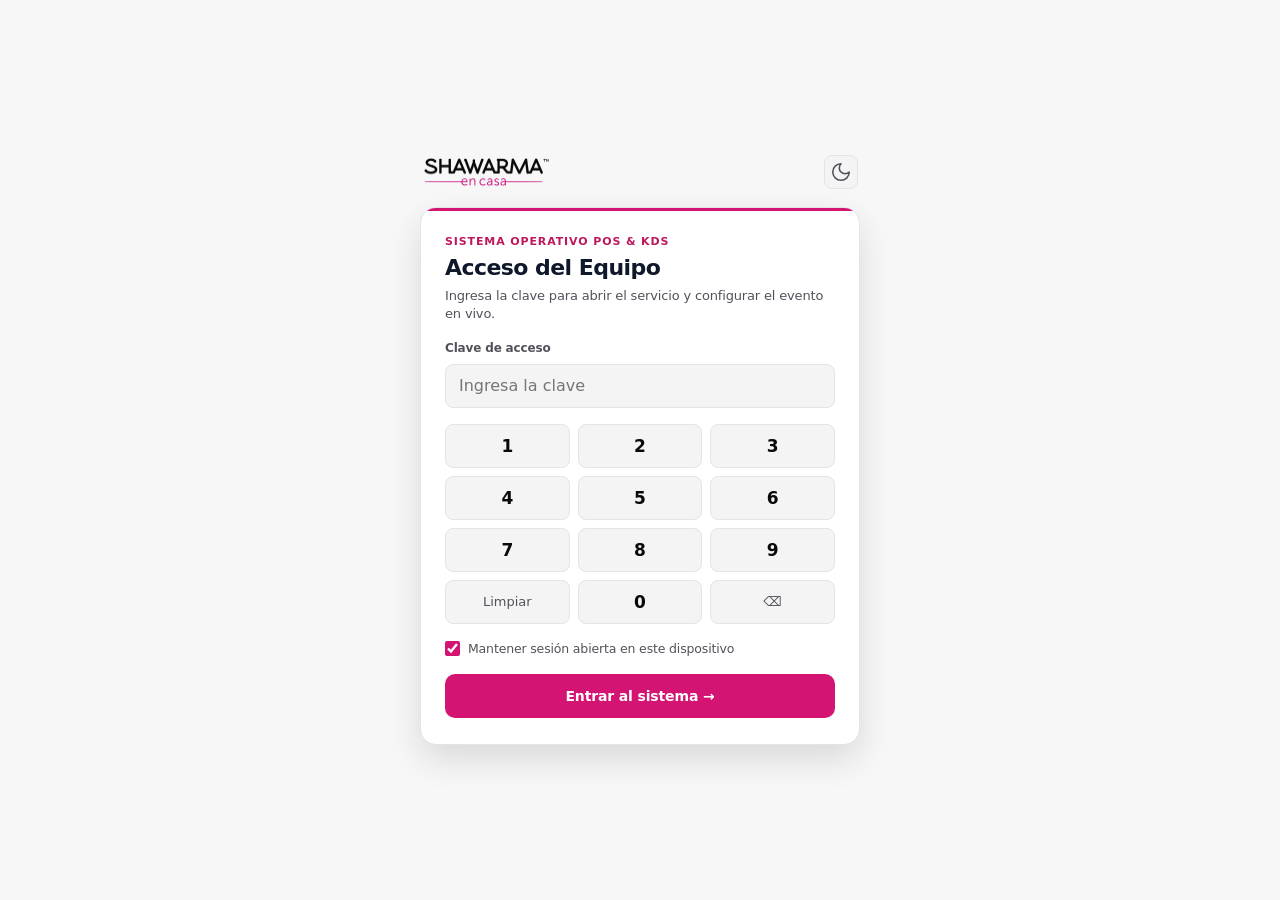
==== commit fc19b911: "Add files via upload" ====
--- a/public/index.html
+++ b/public/index.html
@@ -47,7 +47,7 @@
   <link rel="stylesheet" href="css/premium.css?v=20261118-v82">
   <link rel="stylesheet" href="css/unified.css?v=20261118-v82">
   <link rel="stylesheet" href="css/service.css?v=20261118-v82">
-  <link rel="stylesheet" href="css/boutique.css?v=20261122-v105">
+  <link rel="stylesheet" href="css/boutique.css?v=20261122-v106">
 </head>
 <body class="premium-ui" data-view="order">
 
@@ -75,8 +75,23 @@
 
         <label class="b-gate-field">
           <span>Clave de acceso</span>
-          <input type="password" id="b-gate-pin-input" class="b-gate-input" placeholder="Ingresa la clave" autocomplete="current-password" autocapitalize="off" autocorrect="off" required>
+          <input type="password" id="b-gate-pin-input" class="b-gate-input" placeholder="Ingresa la clave" autocomplete="off" inputmode="numeric" autocapitalize="off" autocorrect="off" spellcheck="false" required>
         </label>
+
+        <div class="b-gate-keypad" role="group" aria-label="Teclado numérico rápido">
+          <button type="button" class="b-kp-btn" onclick="app.gateKeypadPress('1')">1</button>
+          <button type="button" class="b-kp-btn" onclick="app.gateKeypadPress('2')">2</button>
+          <button type="button" class="b-kp-btn" onclick="app.gateKeypadPress('3')">3</button>
+          <button type="button" class="b-kp-btn" onclick="app.gateKeypadPress('4')">4</button>
+          <button type="button" class="b-kp-btn" onclick="app.gateKeypadPress('5')">5</button>
+          <button type="button" class="b-kp-btn" onclick="app.gateKeypadPress('6')">6</button>
+          <button type="button" class="b-kp-btn" onclick="app.gateKeypadPress('7')">7</button>
+          <button type="button" class="b-kp-btn" onclick="app.gateKeypadPress('8')">8</button>
+          <button type="button" class="b-kp-btn" onclick="app.gateKeypadPress('9')">9</button>
+          <button type="button" class="b-kp-btn is-fn" onclick="app.gateKeypadPress('clear')">Limpiar</button>
+          <button type="button" class="b-kp-btn" onclick="app.gateKeypadPress('0')">0</button>
+          <button type="button" class="b-kp-btn is-fn" onclick="app.gateKeypadPress('back')" aria-label="Borrar">⌫</button>
+        </div>
 
         <p id="b-gate-pin-error" class="b-gate-error" role="alert" style="display:none;"></p>
 
@@ -5278,7 +5293,7 @@
     }
   </script>
   <script src="js/qrcode.js?v=20261012-v26"></script>
-  <script src="js/premium-ui.js?v=20261122-v102"></script>
+  <script src="js/premium-ui.js?v=20261122-v106"></script></script>
   <script src="js/unified-ui.js?v=20261122-v97"></script>
   <script src="js/supplies-ui.js?v=20260904-v6"></script>
   <script src="js/safety-ui.js?v=20260904-v6"></script>
--- a/public/css/boutique.css
+++ b/public/css/boutique.css
@@ -4842,9 +4842,59 @@
   }
 }
 
-
-
-
-
-
-
+/* ============================================================================
+   20. v106 iPad 7th GEN PWA KEYBOARD FIX & BUILT-IN TACTILE ACCESS KEYPAD
+   ============================================================================ */
+body.premium-ui input,
+body.premium-ui textarea,
+body.premium-ui .b-gate-input,
+body.premium-ui .text-input-pos {
+  -webkit-user-select: text !important;
+  user-select: text !important;
+  touch-action: manipulation !important;
+  font-size: 16px !important;
+}
+
+body.premium-ui .b-gate-keypad {
+  display: grid;
+  grid-template-columns: repeat(3, minmax(0, 1fr));
+  gap: 8px;
+}
+
+body.premium-ui .b-kp-btn {
+  height: 44px;
+  border-radius: var(--b-radius-sm);
+  background: var(--b-s2);
+  border: 1px solid var(--b-border);
+  color: var(--b-t1);
+  font-size: 17px;
+  font-weight: 600;
+  font-variant-numeric: tabular-nums;
+  cursor: pointer;
+  touch-action: manipulation;
+  display: inline-flex;
+  align-items: center;
+  justify-content: center;
+  transition: background 0.12s ease, border-color 0.12s ease;
+}
+body.premium-ui .b-kp-btn:hover {
+  background: var(--b-s3);
+  border-color: var(--b-border-s);
+}
+body.premium-ui .b-kp-btn:active {
+  background: var(--b-brand-soft);
+  border-color: var(--b-brand);
+}
+body.premium-ui .b-kp-btn.is-fn {
+  font-size: 13px;
+  font-weight: 500;
+  color: var(--b-t2);
+}
+
+
+
+
+
+
+
+
